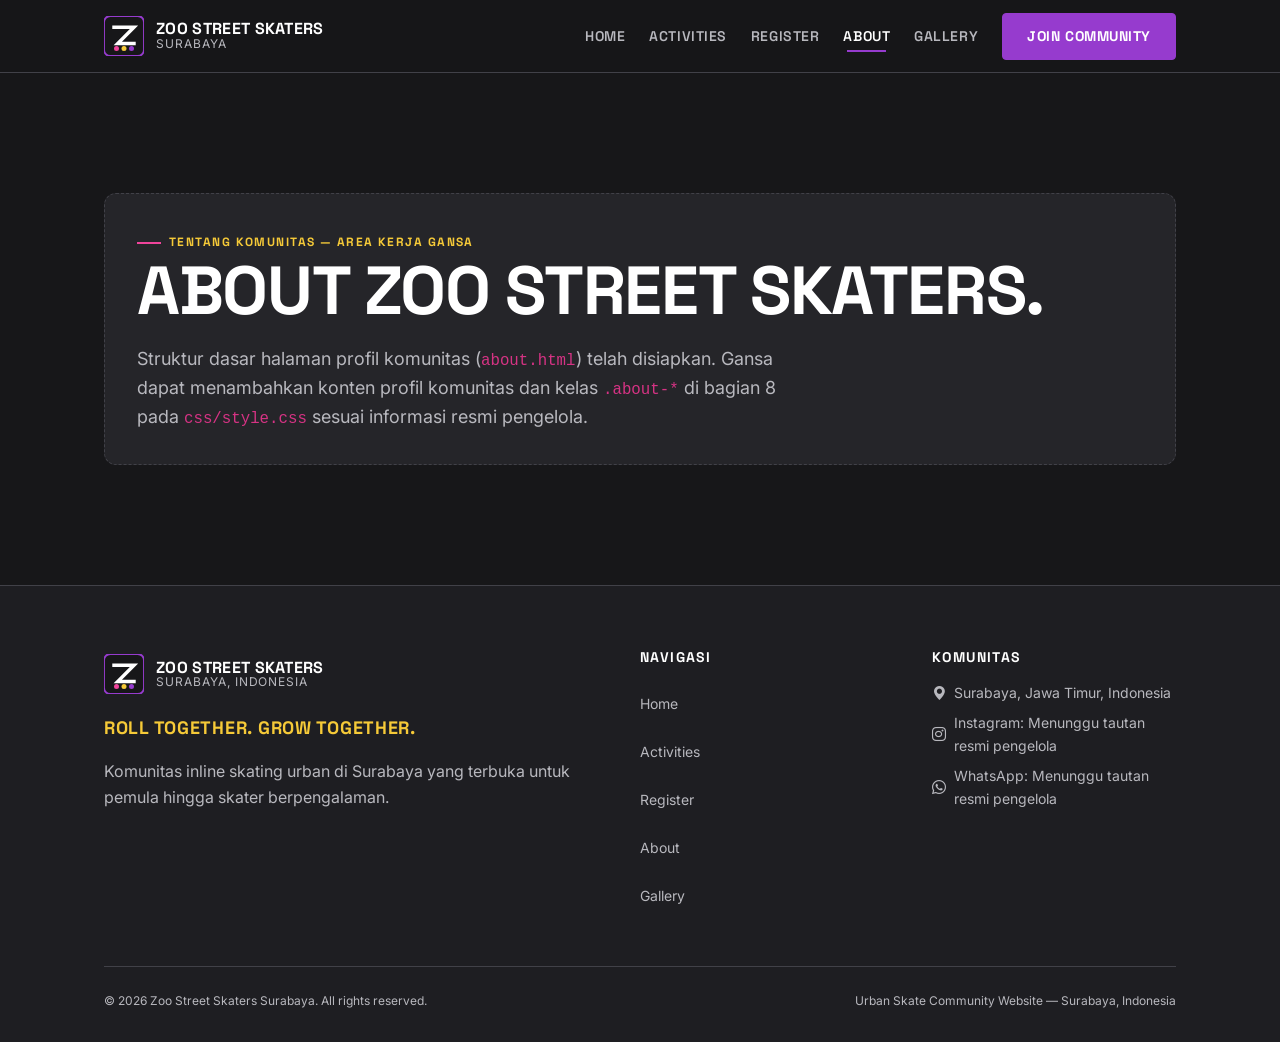
==== about.html @ 6355d985 "first commit" ====
<!doctype html>
<html lang="id">
  <head>
    <meta charset="utf-8" />
    <meta name="viewport" content="width=device-width, initial-scale=1" />
    <title>About Us — Zoo Street Skaters Surabaya</title>
    <meta
      name="description"
      content="Profil dan informasi komunitas inline skating Zoo Street Skaters di Surabaya."
    />
    <link rel="icon" type="image/svg+xml" href="img/logo/logo.svg" />
    <link rel="preconnect" href="https://fonts.googleapis.com" />
    <link rel="preconnect" href="https://fonts.gstatic.com" crossorigin />
    <link
      href="https://fonts.googleapis.com/css2?family=Inter:wght@400;500;600;700&family=Space+Grotesk:wght@500;600;700&display=swap"
      rel="stylesheet"
    />
    <link
      href="https://cdn.jsdelivr.net/npm/bootstrap@5.3.3/dist/css/bootstrap.min.css"
      rel="stylesheet"
      integrity="sha384-QWTKZyjpPEjISv5WaRU9OFeRpok6YctnYmDr5pNlyT2bRjXh0JMhjY6hW+ALEwIH"
      crossorigin="anonymous"
    />
    <link
      href="https://cdn.jsdelivr.net/npm/bootstrap-icons@1.11.3/font/bootstrap-icons.min.css"
      rel="stylesheet"
    />
    <link rel="stylesheet" href="css/style.css" />
  </head>
  <body>
    <a class="site-skip-link" href="#main-content">Lewati ke konten utama</a>

    <header class="site-header">
      <nav class="navbar navbar-expand-lg navbar-dark site-navbar" aria-label="Navigasi utama">
        <div class="site-container site-navbar-inner">
          <a class="site-brand" href="index.html">
            <img
              class="site-brand-logo"
              src="img/logo/logo.svg"
              alt="Logo Zoo Street Skaters"
              width="40"
              height="40"
            />
            <span class="site-brand-text">
              <span class="site-brand-name">Zoo Street Skaters</span>
              <span class="site-brand-sub">Surabaya</span>
            </span>
          </a>

          <button
            class="navbar-toggler site-navbar-toggler"
            type="button"
            data-bs-toggle="collapse"
            data-bs-target="#mainNavbar"
            aria-controls="mainNavbar"
            aria-expanded="false"
            aria-label="Buka menu navigasi"
          >
            <span class="navbar-toggler-icon"></span>
          </button>

          <div class="collapse navbar-collapse justify-content-end" id="mainNavbar">
            <ul class="navbar-nav site-nav-list">
              <li class="nav-item">
                <a class="nav-link site-nav-link" href="index.html">Home</a>
              </li>
              <li class="nav-item">
                <a class="nav-link site-nav-link" href="activities.html">Activities</a>
              </li>
              <li class="nav-item">
                <a class="nav-link site-nav-link" href="register.html">Register</a>
              </li>
              <li class="nav-item">
                <a class="nav-link site-nav-link active" href="about.html" aria-current="page">
                  About
                </a>
              </li>
              <li class="nav-item">
                <a class="nav-link site-nav-link" href="gallery.html">Gallery</a>
              </li>
              <li class="nav-item site-nav-cta-wrap">
                <a class="btn site-btn site-btn-primary site-nav-cta" href="register.html">
                  Join Community
                </a>
              </li>
            </ul>
          </div>
        </div>
      </nav>
    </header>

    <main id="main-content">
      <section class="site-section" aria-labelledby="about-heading">
        <div class="site-container">
          <div class="site-starter-box">
            <span class="site-eyebrow">Tentang Komunitas — Area Kerja Gansa</span>
            <h1 id="about-heading">ABOUT ZOO STREET SKATERS.</h1>
            <p class="site-lead mb-0">
              Struktur dasar halaman profil komunitas (<code>about.html</code>) telah disiapkan.
              Gansa dapat menambahkan konten profil komunitas dan kelas <code>.about-*</code> di
              bagian 8 pada <code>css/style.css</code> sesuai informasi resmi pengelola.
            </p>
          </div>
        </div>
      </section>
    </main>

    <footer class="site-footer">
      <div class="site-container">
        <div class="site-footer-grid">
          <div class="site-footer-brand">
            <a class="site-brand" href="index.html">
              <img
                class="site-brand-logo"
                src="img/logo/logo.svg"
                alt="Logo Zoo Street Skaters"
                width="40"
                height="40"
              />
              <span class="site-brand-text">
                <span class="site-brand-name">Zoo Street Skaters</span>
                <span class="site-brand-sub">Surabaya, Indonesia</span>
              </span>
            </a>
            <p class="site-footer-tagline">ROLL TOGETHER. GROW TOGETHER.</p>
            <p class="mb-0">
              Komunitas inline skating urban di Surabaya yang terbuka untuk pemula hingga skater
              berpengalaman.
            </p>
          </div>

          <div class="site-footer-nav">
            <h2 class="site-footer-heading">Navigasi</h2>
            <ul class="site-footer-list">
              <li><a class="site-footer-link" href="index.html">Home</a></li>
              <li><a class="site-footer-link" href="activities.html">Activities</a></li>
              <li><a class="site-footer-link" href="register.html">Register</a></li>
              <li><a class="site-footer-link" href="about.html">About</a></li>
              <li><a class="site-footer-link" href="gallery.html">Gallery</a></li>
            </ul>
          </div>

          <div class="site-footer-connect">
            <h2 class="site-footer-heading">Komunitas</h2>
            <p class="site-footer-meta">
              <i class="bi bi-geo-alt-fill" aria-hidden="true"></i>
              <span>Surabaya, Jawa Timur, Indonesia</span>
            </p>
            <p class="site-footer-meta">
              <i class="bi bi-instagram" aria-hidden="true"></i>
              <span>Instagram: Menunggu tautan resmi pengelola</span>
            </p>
            <p class="site-footer-meta">
              <i class="bi bi-whatsapp" aria-hidden="true"></i>
              <span>WhatsApp: Menunggu tautan resmi pengelola</span>
            </p>
          </div>
        </div>

        <div class="site-footer-bottom">
          <p class="mb-0">&copy; 2026 Zoo Street Skaters Surabaya. All rights reserved.</p>
          <p class="mb-0">Urban Skate Community Website — Surabaya, Indonesia</p>
        </div>
      </div>
    </footer>

    <script
      src="https://cdn.jsdelivr.net/npm/bootstrap@5.3.3/dist/js/bootstrap.bundle.min.js"
      integrity="sha384-YvpcrYf0tY3lHB60NNkmXc5s9fDVZLESaAA55NDzOxhy9GkcIdslK1eN7N6jIeHz"
      crossorigin="anonymous"
    ></script>
  </body>
</html>
---- css/style.css ----
/* ==========================================================================
   ZOO STREET SKATERS — GLOBAL DESIGN SYSTEM & STYLESHEET
   Project Lead: Farhan | Surabaya Urban Inline Skate Community
   CSS Collaboration Contract: 12-Section Architecture (Mobile-First)
   ========================================================================== */

/* ==========================================================================
   1. DESIGN TOKENS
   ========================================================================== */
:root {
  /* Primary Brand Palette */
  --color-ink-black: #171719;
  --color-street-purple: #963bce;
  --color-street-purple-hover: #7f2fb2;
  --color-street-purple-tint: #c88bf2;
  --color-pure-white: #ffffff;

  /* Accent Palette */
  --color-neon-pink: #f0449b;
  --color-skate-yellow: #f6ca38;
  --color-concrete: #303035;

  /* Neutral Palette */
  --color-surface: #252529;
  --color-surface-elevated: #1e1e22;
  --color-muted-text: #b8b8be;
  --color-border: #414148;

  /* Typography */
  --font-heading: "Space Grotesk", system-ui, -apple-system, sans-serif;
  --font-body: "Inter", system-ui, -apple-system, sans-serif;

  --text-xs: 0.75rem;
  --text-sm: 0.875rem;
  --text-base: 1rem;
  --text-lg: 1.125rem;
  --text-xl: 1.25rem;
  --text-h3: clamp(1.25rem, 1.1rem + 0.75vw, 1.5rem);
  --text-h2: clamp(1.75rem, 1.35rem + 2vw, 2.75rem);
  --text-h1: clamp(2.25rem, 1.55rem + 3.5vw, 4.25rem);

  /* Spacing Scale (Kelipatan 4px / 0.25rem) */
  --space-1: 0.25rem;  /* 4px */
  --space-2: 0.5rem;   /* 8px */
  --space-3: 0.75rem;  /* 12px */
  --space-4: 1rem;     /* 16px */
  --space-5: 1.25rem;  /* 20px */
  --space-6: 1.5rem;   /* 24px */
  --space-8: 2rem;     /* 32px */
  --space-10: 2.5rem;  /* 40px */
  --space-12: 3rem;    /* 48px */
  --space-16: 4rem;    /* 64px */
  --space-24: 6rem;    /* 96px */
  --space-30: 7.5rem;  /* 120px */

  /* Layout & Radii */
  --container-max: 75rem; /* 1200px */
  --radius-sm: 0.25rem;   /* 4px */
  --radius-md: 0.5rem;    /* 8px */
  --radius-lg: 0.75rem;   /* 12px */

  /* Effects & Motion */
  --transition-fast: 180ms ease;
  --transition-base: 260ms ease;
  --shadow-card: 0 12px 32px rgba(0, 0, 0, 0.35);

  /* Bootstrap 5.3 Variable Overrides (Zero !important) */
  --bs-body-bg: var(--color-ink-black);
  --bs-body-color: var(--color-pure-white);
  --bs-body-font-family: var(--font-body);
  --bs-body-line-height: 1.6;
  --bs-border-color: var(--color-border);
  --bs-primary: var(--color-street-purple);
  --bs-secondary-color: var(--color-muted-text);
  --bs-link-color: var(--color-pure-white);
  --bs-link-hover-color: var(--color-skate-yellow);
}

/* ==========================================================================
   2. RESET & BASE
   ========================================================================== */
*,
*::before,
*::after {
  box-sizing: border-box;
}

html {
  scroll-behavior: smooth;
  font-size: 100%;
}

body {
  margin: 0;
  background-color: var(--color-ink-black);
  color: var(--color-pure-white);
  font-family: var(--font-body);
  font-size: var(--text-base);
  line-height: 1.6;
  overflow-x: clip;
  -webkit-font-smoothing: antialiased;
}

h1,
h2,
h3,
h4,
h5,
h6 {
  margin-top: 0;
  margin-bottom: var(--space-4);
  font-family: var(--font-heading);
  font-weight: 700;
  line-height: 1.12;
  letter-spacing: -0.02em;
  color: var(--color-pure-white);
}

h1 {
  font-size: var(--text-h1);
}

h2 {
  font-size: var(--text-h2);
}

h3 {
  font-size: var(--text-h3);
}

p {
  margin-top: 0;
  margin-bottom: var(--space-4);
  color: var(--color-muted-text);
}

img {
  display: block;
  max-width: 100%;
  height: auto;
}

a {
  color: inherit;
  text-decoration: none;
  transition: color var(--transition-fast), background-color var(--transition-fast), border-color var(--transition-fast);
}

/* Accessible Focus Indicator */
:focus-visible {
  outline: 2px solid var(--color-skate-yellow);
  outline-offset: 3px;
}

/* Skip Link */
.site-skip-link {
  position: absolute;
  top: -100%;
  left: var(--space-4);
  z-index: 1100;
  padding: var(--space-3) var(--space-5);
  background-color: var(--color-skate-yellow);
  color: var(--color-ink-black);
  font-family: var(--font-heading);
  font-weight: 700;
  font-size: var(--text-sm);
  border-radius: var(--radius-sm);
}

.site-skip-link:focus {
  top: var(--space-4);
}

/* ==========================================================================
   3. GLOBAL COMPONENTS
   ========================================================================== */
.site-container {
  width: 100%;
  max-width: var(--container-max);
  margin-inline: auto;
  padding-inline: var(--space-5); /* Mobile: 20px */
}

.site-section {
  padding-block: var(--space-16); /* Mobile: 64px */
}

.site-section-alt {
  background-color: var(--color-surface-elevated);
  border-top: 1px solid var(--color-border);
  border-bottom: 1px solid var(--color-border);
}

.site-section-header {
  display: flex;
  flex-direction: column;
  gap: var(--space-3);
  margin-bottom: var(--space-8);
}

.site-eyebrow {
  display: inline-flex;
  align-items: center;
  gap: var(--space-2);
  font-family: var(--font-heading);
  font-size: var(--text-xs);
  font-weight: 700;
  letter-spacing: 0.12em;
  text-transform: uppercase;
  color: var(--color-skate-yellow);
}

.site-eyebrow::before {
  content: "";
  display: inline-block;
  width: 1.5rem;
  height: 2px;
  background-color: var(--color-neon-pink);
}

.site-lead {
  font-size: var(--text-lg);
  color: var(--color-muted-text);
  max-width: 60ch;
}

/* Customized Bootstrap Buttons */
.site-btn {
  display: inline-flex;
  align-items: center;
  justify-content: center;
  gap: var(--space-2);
  min-height: 2.75rem; /* >= 44px touch target */
  min-width: 2.75rem;
  padding: var(--space-3) var(--space-6);
  font-family: var(--font-heading);
  font-size: var(--text-sm);
  font-weight: 700;
  letter-spacing: 0.04em;
  text-transform: uppercase;
  border-radius: var(--radius-sm);
  border: 1px solid transparent;
  transition: transform var(--transition-fast), background-color var(--transition-fast), border-color var(--transition-fast), color var(--transition-fast);
}

.site-btn-primary {
  background-color: var(--color-street-purple);
  border-color: var(--color-street-purple);
  color: var(--color-pure-white);
}

.site-btn-primary:hover,
.site-btn-primary:focus-visible {
  background-color: var(--color-street-purple-hover);
  border-color: var(--color-street-purple-tint);
  color: var(--color-pure-white);
  transform: translateY(-2px);
}

.site-btn-secondary {
  background-color: transparent;
  border-color: var(--color-border);
  color: var(--color-pure-white);
}

.site-btn-secondary:hover,
.site-btn-secondary:focus-visible {
  background-color: var(--color-concrete);
  border-color: var(--color-skate-yellow);
  color: var(--color-skate-yellow);
  transform: translateY(-2px);
}

.site-btn-yellow {
  background-color: var(--color-skate-yellow);
  border-color: var(--color-skate-yellow);
  color: var(--color-ink-black);
}

.site-btn-yellow:hover,
.site-btn-yellow:focus-visible {
  background-color: var(--color-pure-white);
  border-color: var(--color-pure-white);
  color: var(--color-ink-black);
  transform: translateY(-2px);
}

.site-btn-pending,
.site-btn[aria-disabled="true"] {
  background-color: var(--color-surface);
  border-color: var(--color-border);
  color: var(--color-muted-text);
  cursor: not-allowed;
  opacity: 0.85;
}

/* Customized Bootstrap Badges */
.site-badge {
  display: inline-flex;
  align-items: center;
  gap: var(--space-1);
  padding: var(--space-1) var(--space-3);
  font-family: var(--font-heading);
  font-size: var(--text-xs);
  font-weight: 700;
  letter-spacing: 0.06em;
  text-transform: uppercase;
  border-radius: var(--radius-sm);
}

.site-badge-purple {
  background-color: var(--color-street-purple);
  color: var(--color-pure-white);
}

.site-badge-pink {
  background-color: var(--color-neon-pink);
  color: var(--color-ink-black);
}

.site-badge-yellow {
  background-color: var(--color-skate-yellow);
  color: var(--color-ink-black);
}

.site-badge-concrete {
  background-color: var(--color-concrete);
  border: 1px solid var(--color-border);
  color: var(--color-pure-white);
}

/* Customized Bootstrap Cards */
.site-card {
  display: flex;
  flex-direction: column;
  background-color: var(--color-surface);
  border: 1px solid var(--color-border);
  border-radius: var(--radius-md);
  color: var(--color-pure-white);
  overflow: hidden;
  transition: transform var(--transition-base), border-color var(--transition-base), box-shadow var(--transition-base);
}

.site-card:hover {
  transform: translateY(-4px);
  border-color: var(--color-street-purple);
  box-shadow: var(--shadow-card);
}

.site-card-body {
  display: flex;
  flex-direction: column;
  flex: 1 1 auto;
  gap: var(--space-3);
  padding: var(--space-6);
}

.site-inline-link {
  display: inline-flex;
  align-items: center;
  gap: var(--space-2);
  min-height: 2.75rem;
  font-family: var(--font-heading);
  font-size: var(--text-sm);
  font-weight: 700;
  text-transform: uppercase;
  letter-spacing: 0.04em;
  color: var(--color-skate-yellow);
}

.site-inline-link:hover,
.site-inline-link:focus-visible {
  color: var(--color-pure-white);
}

/* Starter Placeholder Notice (for Gansa & Rivan pages) */
.site-starter-box {
  padding: var(--space-8);
  background-color: var(--color-surface);
  border: 1px dashed var(--color-border);
  border-radius: var(--radius-lg);
}

/* ==========================================================================
   4. NAVBAR & FOOTER
   ========================================================================== */
.site-header {
  position: sticky;
  top: 0;
  z-index: 1030;
  background-color: rgba(23, 23, 25, 0.94);
  backdrop-filter: blur(10px);
  border-bottom: 1px solid var(--color-border);
}

.site-navbar {
  padding-block: var(--space-3);
}

.site-navbar-inner {
  display: flex;
  flex-wrap: wrap;
  align-items: center;
  justify-content: space-between;
  gap: var(--space-2);
}

.site-brand {
  display: inline-flex;
  align-items: center;
  gap: var(--space-2);
  min-height: 2.75rem;
  padding-block: var(--space-1);
  color: var(--color-pure-white);
}

.site-brand:hover,
.site-brand:focus-visible {
  color: var(--color-skate-yellow);
}

.site-brand-logo {
  width: 2.25rem;
  height: 2.25rem;
  flex-shrink: 0;
}

.site-brand-text {
  display: flex;
  flex-direction: column;
  line-height: 1.05;
}

.site-brand-name {
  font-family: var(--font-heading);
  font-size: var(--text-sm);
  font-weight: 700;
  letter-spacing: 0.02em;
  text-transform: uppercase;
}

.site-brand-sub {
  font-size: var(--text-xs);
  color: var(--color-muted-text);
  letter-spacing: 0.08em;
  text-transform: uppercase;
}

.site-navbar-toggler {
  display: inline-flex;
  align-items: center;
  justify-content: center;
  min-width: 2.75rem;
  min-height: 2.75rem;
  padding: var(--space-2);
  border: 1px solid var(--color-border);
  border-radius: var(--radius-sm);
  color: var(--color-pure-white);
  background-color: var(--color-surface);
}

.site-navbar-toggler:hover,
.site-navbar-toggler:focus-visible {
  border-color: var(--color-skate-yellow);
  color: var(--color-skate-yellow);
}

.site-nav-list {
  display: flex;
  flex-direction: column;
  gap: var(--space-1);
  padding-top: var(--space-4);
  margin: 0;
}

.site-nav-link {
  position: relative;
  display: inline-flex;
  align-items: center;
  min-height: 2.75rem;
  min-width: 2.75rem;
  padding: var(--space-2) var(--space-3);
  font-family: var(--font-heading);
  font-size: var(--text-sm);
  font-weight: 600;
  letter-spacing: 0.04em;
  text-transform: uppercase;
  color: var(--color-muted-text);
  border-radius: var(--radius-sm);
}

.site-nav-link:hover,
.site-nav-link:focus-visible {
  color: var(--color-pure-white);
  background-color: var(--color-concrete);
}

.site-nav-link.active,
.site-nav-link[aria-current="page"] {
  color: var(--color-pure-white);
}

.site-nav-link.active::after,
.site-nav-link[aria-current="page"]::after {
  content: "";
  position: absolute;
  left: var(--space-3);
  right: var(--space-3);
  bottom: 0.35rem;
  height: 2px;
  background-color: var(--color-street-purple);
}

.site-nav-cta-wrap {
  padding-top: var(--space-3);
}

.site-nav-cta {
  width: 100%;
}

/* Global Footer */
.site-footer {
  background-color: var(--color-surface-elevated);
  border-top: 1px solid var(--color-border);
  padding-block: var(--space-16) var(--space-8);
}

.site-footer-grid {
  display: grid;
  grid-template-columns: 1fr;
  grid-template-areas:
    "brand"
    "nav"
    "connect";
  gap: var(--space-8);
}

.site-footer-brand {
  grid-area: brand;
  display: flex;
  flex-direction: column;
  gap: var(--space-4);
}

.site-footer-tagline {
  font-family: var(--font-heading);
  font-size: var(--text-lg);
  font-weight: 700;
  letter-spacing: 0.04em;
  color: var(--color-skate-yellow);
  margin-bottom: 0;
}

.site-footer-nav {
  grid-area: nav;
}

.site-footer-connect {
  grid-area: connect;
}

.site-footer-heading {
  font-family: var(--font-heading);
  font-size: var(--text-sm);
  font-weight: 700;
  letter-spacing: 0.1em;
  text-transform: uppercase;
  color: var(--color-pure-white);
  margin-bottom: var(--space-4);
}

.site-footer-list {
  list-style: none;
  padding: 0;
  margin: 0;
  display: flex;
  flex-direction: column;
  gap: var(--space-1);
}

.site-footer-link {
  display: inline-flex;
  align-items: center;
  gap: var(--space-2);
  min-height: 2.75rem;
  color: var(--color-muted-text);
  font-size: var(--text-sm);
}

.site-footer-link:hover,
.site-footer-link:focus-visible {
  color: var(--color-skate-yellow);
}

.site-footer-meta {
  display: flex;
  align-items: center;
  gap: var(--space-2);
  color: var(--color-muted-text);
  font-size: var(--text-sm);
  margin-bottom: var(--space-2);
}

.site-footer-bottom {
  margin-top: var(--space-12);
  padding-top: var(--space-6);
  border-top: 1px solid var(--color-border);
  display: flex;
  flex-direction: column;
  gap: var(--space-2);
  font-size: var(--text-xs);
  color: var(--color-muted-text);
}

/* ==========================================================================
   5. HOME — FARHAN
   ========================================================================== */
.home-hero {
  position: relative;
  padding-block: var(--space-12) var(--space-16);
  background: radial-gradient(circle at 85% 15%, rgba(150, 59, 206, 0.22), transparent 50%),
    var(--color-ink-black);
  border-bottom: 1px solid var(--color-border);
}

.home-hero-grid {
  display: grid;
  grid-template-columns: 1fr;
  grid-template-areas:
    "content"
    "media";
  gap: var(--space-8);
  align-items: center;
}

.home-hero-content {
  grid-area: content;
  display: flex;
  flex-direction: column;
  align-items: flex-start;
  gap: var(--space-5);
}

.home-hero-title {
  margin-bottom: 0;
  text-transform: uppercase;
  line-height: 0.98;
}

.home-hero-title-accent {
  display: block;
  color: var(--color-street-purple-tint);
}

.home-hero-subtitle {
  font-size: var(--text-lg);
  color: var(--color-muted-text);
  max-width: 52ch;
  margin-bottom: 0;
}

.home-hero-actions {
  display: flex;
  flex-wrap: wrap;
  gap: var(--space-3);
  width: 100%;
}

.home-hero-actions .site-btn {
  width: 100%;
}

.home-hero-media {
  grid-area: media;
  position: relative;
  border-radius: var(--radius-lg);
  overflow: hidden;
  border: 1px solid var(--color-border);
  background-color: var(--color-concrete);
}

.home-hero-img {
  width: 100%;
  aspect-ratio: 4 / 3;
  object-fit: cover;
}

.home-hero-badge {
  position: absolute;
  left: var(--space-4);
  bottom: var(--space-4);
  z-index: 2;
  padding: var(--space-2) var(--space-3);
  background-color: rgba(23, 23, 25, 0.88);
  border: 1px solid var(--color-street-purple);
  border-radius: var(--radius-sm);
  font-family: var(--font-heading);
  font-size: var(--text-xs);
  font-weight: 700;
  letter-spacing: 0.08em;
  text-transform: uppercase;
  color: var(--color-pure-white);
}

/* Home Section 3: About Preview */
.home-about-grid {
  display: grid;
  grid-template-columns: 1fr;
  gap: var(--space-8);
  align-items: center;
}

.home-about-media {
  position: relative;
  border-radius: var(--radius-lg);
  overflow: hidden;
  border: 1px solid var(--color-border);
}

.home-about-img {
  width: 100%;
  aspect-ratio: 4 / 3;
  object-fit: cover;
}

.home-about-tag {
  position: absolute;
  top: var(--space-4);
  right: var(--space-4);
}

.home-about-content {
  display: flex;
  flex-direction: column;
  align-items: flex-start;
  gap: var(--space-4);
}

/* Home Section 4: Activities Preview */
.home-activities-grid {
  display: grid;
  grid-template-columns: 1fr;
  gap: var(--space-6);
}

.home-activity-media {
  position: relative;
  overflow: hidden;
  background-color: var(--color-concrete);
}

.home-activity-img {
  width: 100%;
  aspect-ratio: 16 / 10;
  object-fit: cover;
  transition: transform var(--transition-base);
}

.site-card:hover .home-activity-img {
  transform: scale(1.04);
}

.home-activity-badge {
  position: absolute;
  top: var(--space-3);
  left: var(--space-3);
}

.home-activity-title {
  font-size: var(--text-xl);
  margin-bottom: 0;
}

.home-activity-desc {
  margin-bottom: 0;
  flex: 1 1 auto;
}

/* Home Section 5: Weekly Schedule Preview */
.home-schedule-grid {
  display: grid;
  grid-template-columns: 1fr;
  gap: var(--space-4);
}

.home-schedule-card {
  display: flex;
  flex-direction: column;
  justify-content: space-between;
  gap: var(--space-4);
  padding: var(--space-6);
  background-color: var(--color-surface);
  border: 1px solid var(--color-border);
  border-left: 4px solid var(--color-street-purple);
  border-radius: var(--radius-md);
}

.home-schedule-day {
  font-family: var(--font-heading);
  font-size: var(--text-xs);
  font-weight: 700;
  letter-spacing: 0.1em;
  text-transform: uppercase;
  color: var(--color-skate-yellow);
  margin-bottom: var(--space-1);
}

.home-schedule-spot {
  font-size: var(--text-xl);
  margin-bottom: var(--space-2);
}

.home-schedule-time {
  font-size: var(--text-sm);
  color: var(--color-muted-text);
  margin-bottom: 0;
}

.home-schedule-note {
  margin-top: var(--space-6);
  padding: var(--space-4) var(--space-5);
  background-color: var(--color-concrete);
  border: 1px solid var(--color-border);
  border-radius: var(--radius-md);
  font-size: var(--text-sm);
  color: var(--color-muted-text);
}

/* Home Section 6: Community Highlights (Verified Facts Only) */
.home-highlights-grid {
  display: grid;
  grid-template-columns: 1fr;
  gap: var(--space-4);
}

.home-highlight-card {
  display: flex;
  flex-direction: column;
  gap: var(--space-3);
  padding: var(--space-6);
  background-color: var(--color-surface);
  border: 1px solid var(--color-border);
  border-radius: var(--radius-md);
}

.home-highlight-icon {
  font-size: 1.5rem;
  color: var(--color-neon-pink);
}

.home-highlight-label {
  font-family: var(--font-heading);
  font-size: var(--text-lg);
  font-weight: 700;
  color: var(--color-pure-white);
  margin-bottom: 0;
}

.home-highlight-text {
  font-size: var(--text-sm);
  margin-bottom: 0;
}

/* Home Section 7: Join Community CTA */
.home-cta-panel {
  display: grid;
  grid-template-columns: 1fr;
  gap: var(--space-6);
  padding: var(--space-8);
  background: linear-gradient(135deg, var(--color-concrete) 0%, var(--color-surface) 60%, rgba(150, 59, 206, 0.28) 100%);
  border: 1px solid var(--color-street-purple);
  border-radius: var(--radius-lg);
}

.home-cta-actions {
  display: flex;
  flex-direction: column;
  gap: var(--space-3);
  align-items: stretch;
}

.home-cta-note {
  font-size: var(--text-xs);
  color: var(--color-muted-text);
  margin-bottom: 0;
}

/* ==========================================================================
   6. ACTIVITIES — FARHAN
   ========================================================================== */
.activities-hero {
  padding-block: var(--space-12) var(--space-10);
  background: radial-gradient(circle at 15% 20%, rgba(240, 68, 155, 0.16), transparent 45%),
    var(--color-ink-black);
  border-bottom: 1px solid var(--color-border);
}

.activities-hero-title {
  max-width: 18ch;
  text-transform: uppercase;
}

/* Section 2: Activities Catalog (CSS Grid) */
.activities-grid {
  display: grid;
  grid-template-columns: 1fr;
  gap: var(--space-6);
}

.activities-card-media {
  position: relative;
  overflow: hidden;
  background-color: var(--color-concrete);
}

.activities-card-img {
  width: 100%;
  aspect-ratio: 16 / 10;
  object-fit: cover;
  transition: transform var(--transition-base);
}

.activities-card:hover .activities-card-img {
  transform: scale(1.04);
}

.activities-card-badge {
  position: absolute;
  bottom: var(--space-3);
  left: var(--space-3);
}

.activities-card-title {
  font-size: var(--text-h3);
  margin-bottom: 0;
}

.activities-card-desc {
  margin-bottom: 0;
  flex: 1 1 auto;
}

.activities-card-meta {
  display: flex;
  flex-wrap: wrap;
  gap: var(--space-2);
  padding-top: var(--space-3);
  border-top: 1px solid var(--color-border);
  font-size: var(--text-xs);
  color: var(--color-muted-text);
}

/* Section 3: Weekly Schedule Table */
.activities-table-wrap {
  width: 100%;
  overflow-x: auto;
  border: 1px solid var(--color-border);
  border-radius: var(--radius-md);
  background-color: var(--color-surface);
}

.activities-table {
  width: 100%;
  margin-bottom: 0;
  border-collapse: collapse;
  color: var(--color-pure-white);
}

.activities-table caption {
  padding: var(--space-4) var(--space-5);
  caption-side: top;
  text-align: left;
  font-family: var(--font-heading);
  font-size: var(--text-sm);
  font-weight: 600;
  color: var(--color-muted-text);
  background-color: var(--color-concrete);
  border-bottom: 1px solid var(--color-border);
}

.activities-table thead th {
  padding: var(--space-4) var(--space-5);
  font-family: var(--font-heading);
  font-size: var(--text-xs);
  font-weight: 700;
  letter-spacing: 0.08em;
  text-transform: uppercase;
  color: var(--color-skate-yellow);
  background-color: var(--color-surface-elevated);
  border-bottom: 1px solid var(--color-border);
  white-space: nowrap;
}

.activities-table tbody td {
  padding: var(--space-4) var(--space-5);
  border-bottom: 1px solid var(--color-border);
  vertical-align: middle;
  font-size: var(--text-sm);
  color: var(--color-pure-white);
}

.activities-table tbody tr:last-child td {
  border-bottom: 0;
}

.activities-table tbody tr:hover {
  background-color: rgba(150, 59, 206, 0.12);
}

/* Section 4: Beginner Friendly */
.activities-beginner-grid {
  display: grid;
  grid-template-columns: 1fr;
  gap: var(--space-8);
  align-items: start;
}

.activities-beginner-card {
  padding: var(--space-6);
  background-color: var(--color-surface);
  border: 1px solid var(--color-border);
  border-radius: var(--radius-md);
}

.activities-checklist {
  list-style: none;
  padding: 0;
  margin: 0;
  display: flex;
  flex-direction: column;
  gap: var(--space-3);
}

.activities-checklist-item {
  display: flex;
  align-items: flex-start;
  gap: var(--space-3);
  color: var(--color-pure-white);
  font-size: var(--text-base);
}

.activities-checklist-icon {
  color: var(--color-skate-yellow);
  font-size: 1.125rem;
  flex-shrink: 0;
  margin-top: 0.15rem;
}

/* Section 5: Join Session CTA */
.activities-cta-panel {
  display: flex;
  flex-direction: column;
  align-items: flex-start;
  gap: var(--space-5);
  padding: var(--space-8);
  background-color: var(--color-surface);
  border: 1px solid var(--color-street-purple);
  border-radius: var(--radius-lg);
}

/* ==========================================================================
   7. REGISTER — GANSA
   Catatan Kontrak: Gansa menambahkan styling khusus register.html di sini.
   Gunakan prefix class .register-* dan hindari ID selector / !important.
   ========================================================================== */

/* ==========================================================================
   8. ABOUT — GANSA
   Catatan Kontrak: Gansa menambahkan styling khusus about.html di sini.
   Gunakan prefix class .about-* dan hindari ID selector / !important.
   ========================================================================== */

/* ==========================================================================
   9. GALLERY — RIVAN
   Catatan Kontrak: Rivan menambahkan styling khusus gallery.html di sini.
   Gunakan prefix class .gallery-* dengan CSS Grid:
   .gallery-grid {
     display: grid;
     grid-template-columns: repeat(auto-fit, minmax(16rem, 1fr));
     gap: var(--space-4);
   }
   ========================================================================== */

/* ==========================================================================
   10. RESPONSIVE (MOBILE-FIRST BREAKPOINTS: 48rem & 64rem)
   ========================================================================== */

/* Tablet: >= 48rem (768px) */
@media (min-width: 48rem) {
  .site-container {
    padding-inline: var(--space-8); /* Tablet: 32px */
  }

  .site-brand {
    gap: var(--space-3);
  }

  .site-brand-logo {
    width: 2.5rem;
    height: 2.5rem;
  }

  .site-brand-name {
    font-size: var(--text-base);
  }

  .site-section {
    padding-block: var(--space-24); /* 96px */
  }

  .home-hero-actions .site-btn {
    width: auto;
  }

  .home-activities-grid {
    grid-template-columns: repeat(2, 1fr);
  }

  .home-schedule-grid {
    grid-template-columns: repeat(2, 1fr);
  }

  .home-highlights-grid {
    grid-template-columns: repeat(2, 1fr);
  }

  .home-cta-panel {
    grid-template-columns: 1.25fr 0.75fr;
    align-items: center;
    padding: var(--space-10);
  }

  .activities-grid {
    grid-template-columns: repeat(2, 1fr);
  }

  .activities-beginner-grid {
    grid-template-columns: repeat(2, 1fr);
  }

  .activities-cta-panel {
    flex-direction: row;
    align-items: center;
    justify-content: space-between;
    padding: var(--space-10);
  }

  .site-footer-grid {
    grid-template-columns: 1.5fr 1fr 1fr;
    grid-template-areas: "brand nav connect";
  }

  .site-footer-bottom {
    flex-direction: row;
    align-items: center;
    justify-content: space-between;
  }
}

/* Desktop: >= 64rem (1024px) */
@media (min-width: 64rem) {
  .site-container {
    padding-inline: var(--space-16); /* Desktop: 64px */
  }

  .site-section {
    padding-block: var(--space-30); /* Desktop: 120px */
  }

  .site-nav-list {
    flex-direction: row;
    align-items: center;
    gap: var(--space-2);
    padding-top: 0;
  }

  .site-nav-cta-wrap {
    padding-top: 0;
    margin-left: var(--space-2);
  }

  .site-nav-cta {
    width: auto;
  }

  /* Asymmetrical Editorial Hero Grid using grid-template-areas */
  .home-hero {
    padding-block: var(--space-16) var(--space-24);
  }

  .home-hero-grid {
    grid-template-columns: 1.15fr 0.85fr;
    grid-template-areas: "content media";
    gap: var(--space-12);
  }

  .home-about-grid {
    grid-template-columns: 0.95fr 1.05fr;
    gap: var(--space-12);
  }

  /* Asymmetrical 12-column editorial layout for Activities Preview */
  .home-activities-grid {
    grid-template-columns: repeat(12, 1fr);
    gap: var(--space-6);
  }

  .home-activity-card-wide {
    grid-column: span 7;
  }

  .home-activity-card-narrow {
    grid-column: span 5;
  }

  .home-schedule-grid {
    grid-template-columns: repeat(3, 1fr);
    gap: var(--space-6);
  }

  .home-highlights-grid {
    grid-template-columns: repeat(4, 1fr);
    gap: var(--space-6);
  }

  .site-footer-grid {
    grid-template-columns: 2fr 1fr 1fr;
    gap: var(--space-12);
  }
}

/* ==========================================================================
   11. DARK MODE
   ========================================================================== */
@media (prefers-color-scheme: dark) {
  :root {
    color-scheme: dark;
    --color-ink-black: #171719;
    --color-surface: #252529;
    --color-surface-elevated: #1e1e22;
    --color-concrete: #303035;
    --color-pure-white: #ffffff;
    --color-muted-text: #b8b8be;
    --color-border: #414148;
  }
}

/* ==========================================================================
   12. REDUCED MOTION
   ========================================================================== */
@media (prefers-reduced-motion: reduce) {
  html {
    scroll-behavior: auto;
  }

  *,
  *::before,
  *::after {
    animation-duration: 0.01ms;
    animation-iteration-count: 1;
    transition-duration: 0.01ms;
    scroll-behavior: auto;
  }

  .site-card:hover,
  .site-btn-primary:hover,
  .site-btn-secondary:hover,
  .site-btn-yellow:hover,
  .site-card:hover .home-activity-img,
  .activities-card:hover .activities-card-img {
    transform: none;
  }
}
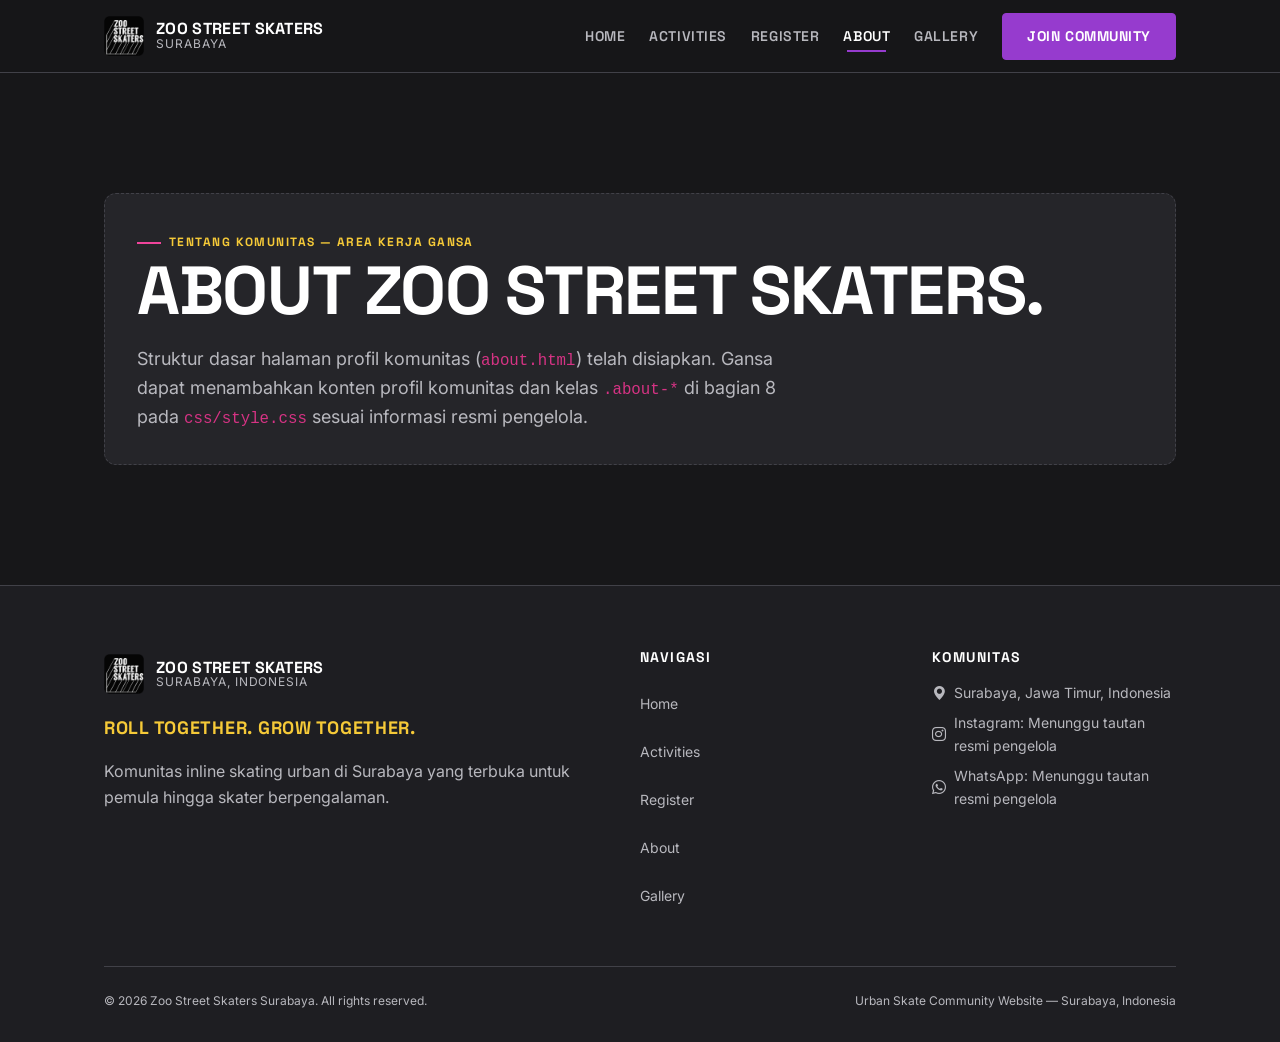
==== commit bb3cd0ac: "ubah logo" ====
--- a/about.html
+++ b/about.html
@@ -8,7 +8,7 @@
       name="description"
       content="Profil dan informasi komunitas inline skating Zoo Street Skaters di Surabaya."
     />
-    <link rel="icon" type="image/svg+xml" href="img/logo/logo.svg" />
+    <link rel="icon" type="image/svg+xml" href="img/logo/Logo_zoo_lama.png" />
     <link rel="preconnect" href="https://fonts.googleapis.com" />
     <link rel="preconnect" href="https://fonts.gstatic.com" crossorigin />
     <link
@@ -36,7 +36,7 @@
           <a class="site-brand" href="index.html">
             <img
               class="site-brand-logo"
-              src="img/logo/logo.svg"
+              src="img/logo/Logo_zoo_lama.png"
               alt="Logo Zoo Street Skaters"
               width="40"
               height="40"
@@ -112,7 +112,7 @@
             <a class="site-brand" href="index.html">
               <img
                 class="site-brand-logo"
-                src="img/logo/logo.svg"
+                src="img/logo/Logo_zoo_lama.png"
                 alt="Logo Zoo Street Skaters"
                 width="40"
                 height="40"
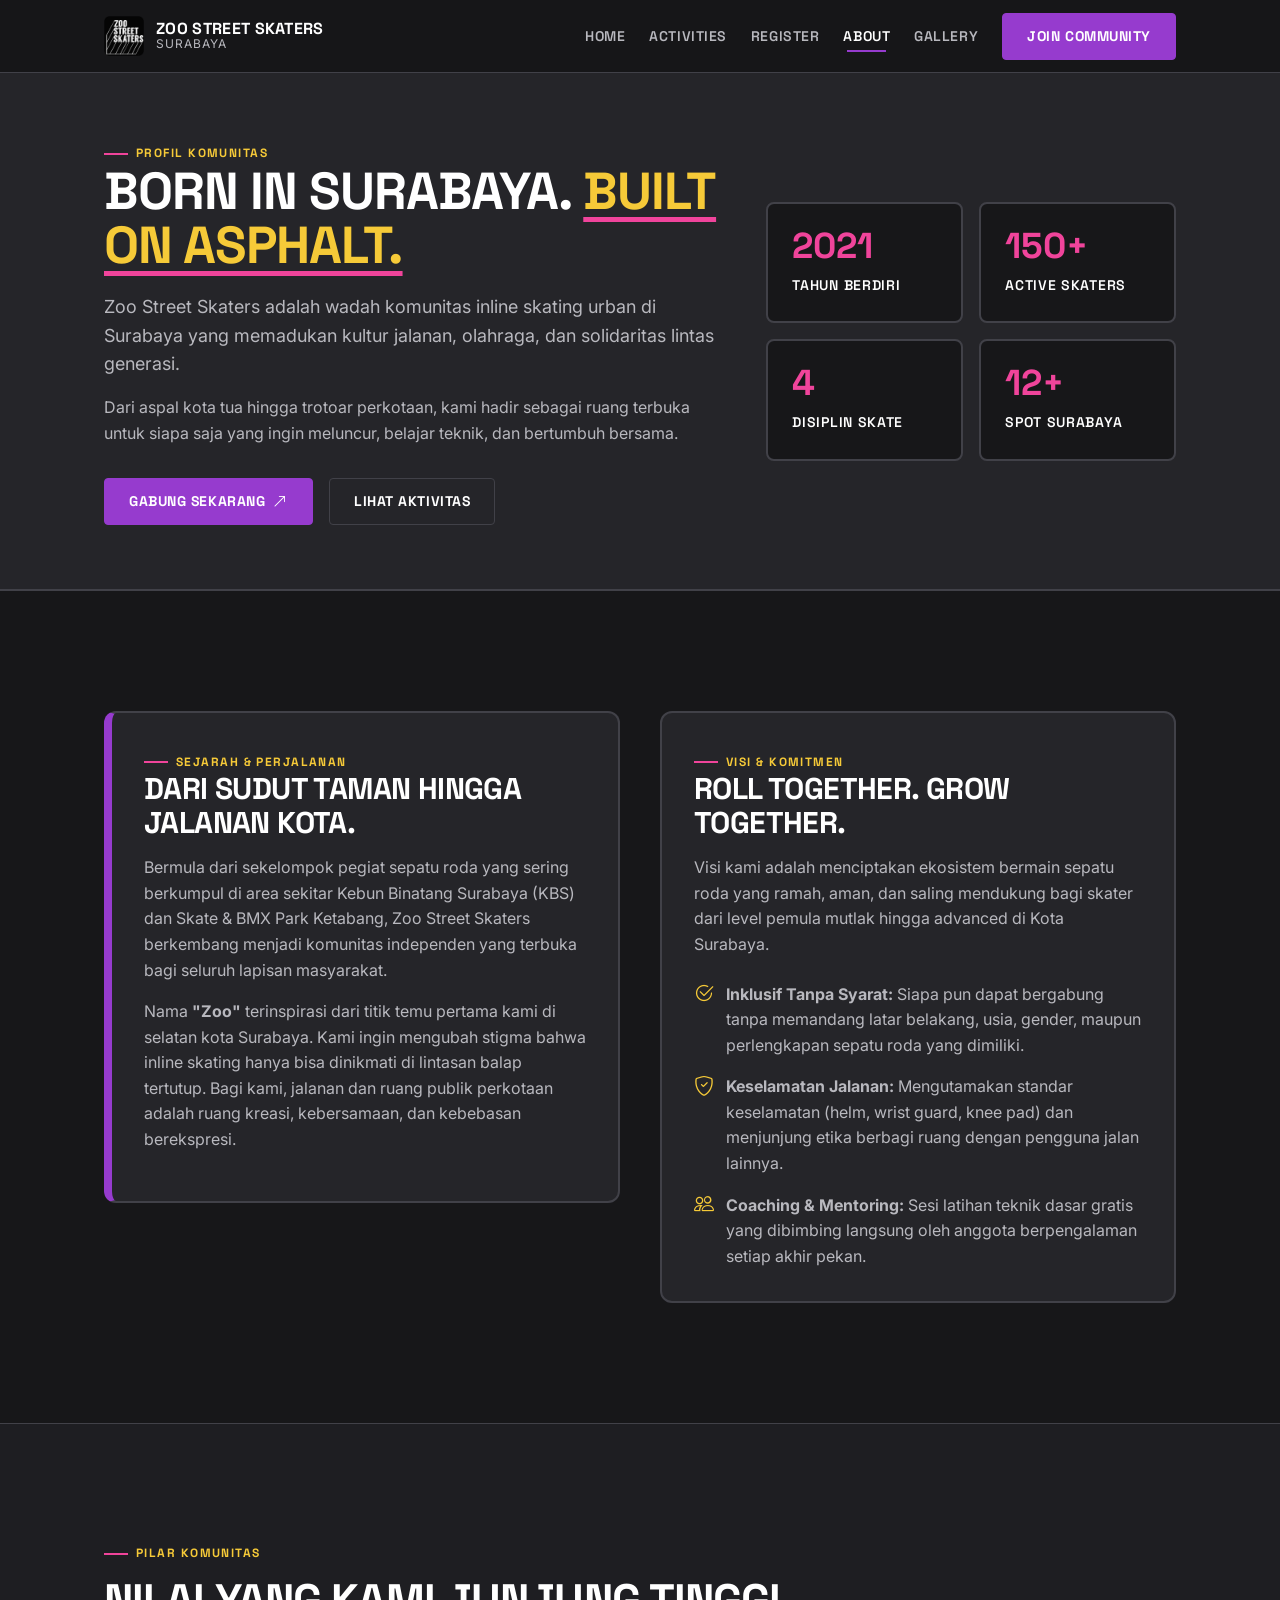
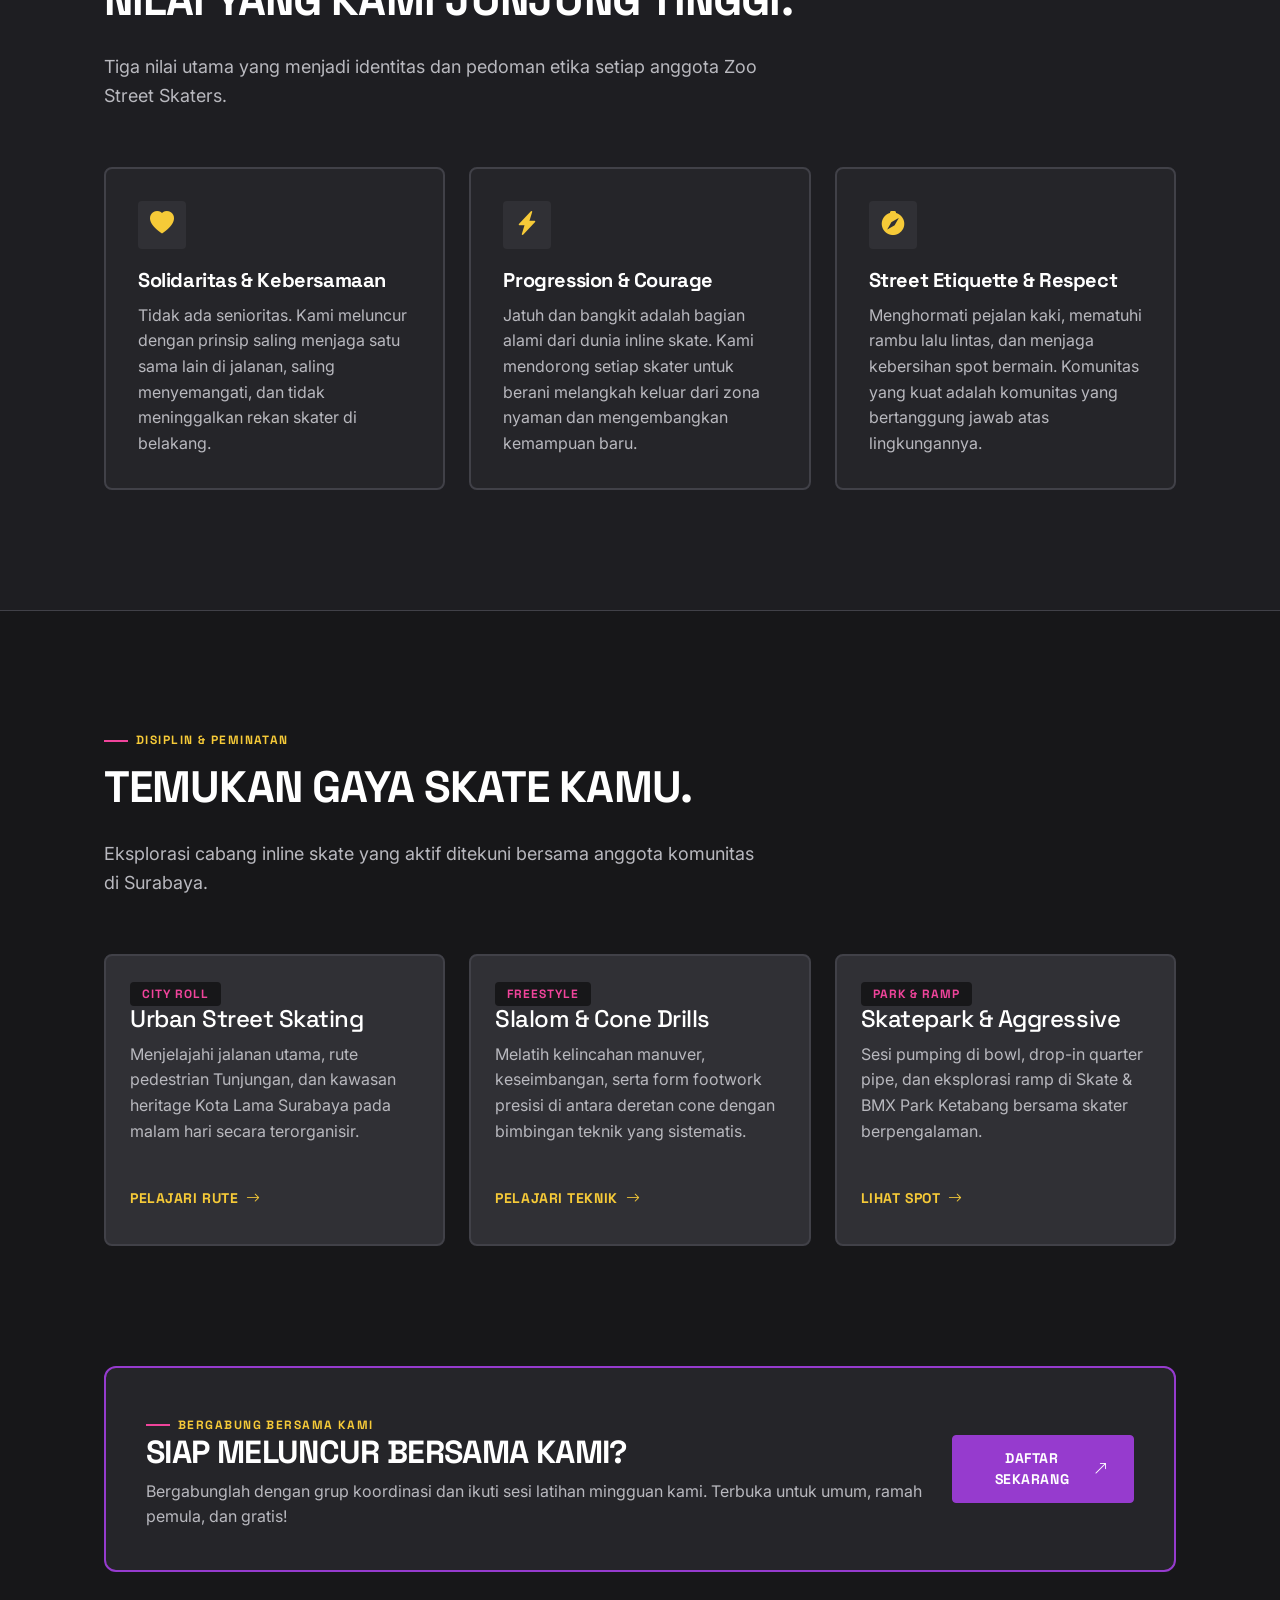
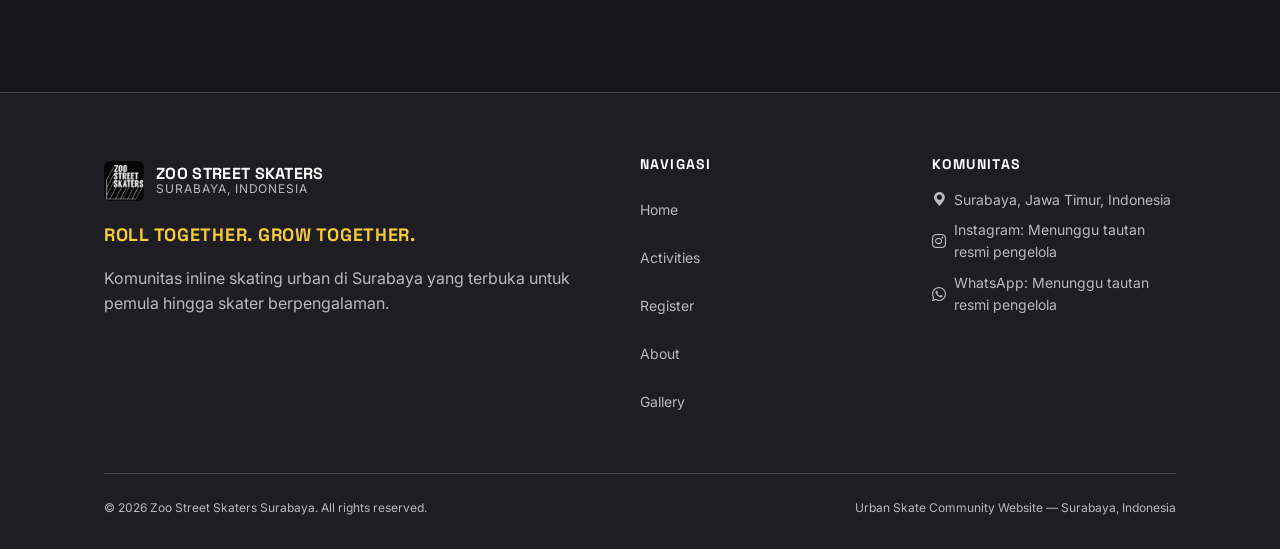
==== commit 8a535ff6: "Menyelesaikan struktur konten dan styling halaman about.html" ====
--- a/about.html
+++ b/about.html
@@ -90,16 +90,202 @@
     </header>
 
     <main id="main-content">
-      <section class="site-section" aria-labelledby="about-heading">
-        <div class="site-container">
-          <div class="site-starter-box">
-            <span class="site-eyebrow">Tentang Komunitas — Area Kerja Gansa</span>
-            <h1 id="about-heading">ABOUT ZOO STREET SKATERS.</h1>
-            <p class="site-lead mb-0">
-              Struktur dasar halaman profil komunitas (<code>about.html</code>) telah disiapkan.
-              Gansa dapat menambahkan konten profil komunitas dan kelas <code>.about-*</code> di
-              bagian 8 pada <code>css/style.css</code> sesuai informasi resmi pengelola.
-            </p>
+      <!-- Section 1: Hero Banner & Quick Stats -->
+      <section class="about-hero" aria-labelledby="about-hero-title">
+        <div class="site-container">
+          <div class="about-hero-grid">
+            <div class="about-hero-content">
+              <span class="site-eyebrow">Profil Komunitas</span>
+              <h1 class="about-title" id="about-hero-title">
+                BORN IN SURABAYA. <span class="about-title-highlight">BUILT ON ASPHALT.</span>
+              </h1>
+              <p class="site-lead">
+                Zoo Street Skaters adalah wadah komunitas inline skating urban di Surabaya yang memadukan kultur jalanan, olahraga, dan solidaritas lintas generasi.
+              </p>
+              <p class="text-muted">
+                Dari aspal kota tua hingga trotoar perkotaan, kami hadir sebagai ruang terbuka untuk siapa saja yang ingin meluncur, belajar teknik, dan bertumbuh bersama.
+              </p>
+              <div class="about-hero-actions">
+                <a class="btn site-btn site-btn-primary" href="register.html">
+                  GABUNG SEKARANG <i class="bi bi-arrow-up-right" aria-hidden="true"></i>
+                </a>
+                <a class="btn site-btn site-btn-secondary" href="activities.html">
+                  LIHAT AKTIVITAS
+                </a>
+              </div>
+            </div>
+
+            <div class="about-stats-grid">
+              <div class="about-stat-card">
+                <span class="about-stat-number">2021</span>
+                <span class="about-stat-label">Tahun Berdiri</span>
+              </div>
+              <div class="about-stat-card">
+                <span class="about-stat-number">150+</span>
+                <span class="about-stat-label">Active Skaters</span>
+              </div>
+              <div class="about-stat-card">
+                <span class="about-stat-number">4</span>
+                <span class="about-stat-label">Disiplin Skate</span>
+              </div>
+              <div class="about-stat-card">
+                <span class="about-stat-number">12+</span>
+                <span class="about-stat-label">Spot Surabaya</span>
+              </div>
+            </div>
+          </div>
+        </div>
+      </section>
+
+      <!-- Section 2: Story & Mission -->
+      <section class="site-section" aria-labelledby="story-heading">
+        <div class="site-container">
+          <div class="about-story-grid">
+            <article class="about-panel about-panel-accent">
+              <span class="site-eyebrow">Sejarah &amp; Perjalanan</span>
+              <h2 class="about-section-title" id="story-heading">DARI SUDUT TAMAN HINGGA JALANAN KOTA.</h2>
+              <p>
+                Bermula dari sekelompok pegiat sepatu roda yang sering berkumpul di area sekitar Kebun Binatang Surabaya (KBS) dan Skate &amp; BMX Park Ketabang, Zoo Street Skaters berkembang menjadi komunitas independen yang terbuka bagi seluruh lapisan masyarakat.
+              </p>
+              <p>
+                Nama <strong>"Zoo"</strong> terinspirasi dari titik temu pertama kami di selatan kota Surabaya. Kami ingin mengubah stigma bahwa inline skating hanya bisa dinikmati di lintasan balap tertutup. Bagi kami, jalanan dan ruang publik perkotaan adalah ruang kreasi, kebersamaan, dan kebebasan berekspresi.
+              </p>
+            </article>
+
+            <article class="about-panel">
+              <span class="site-eyebrow">Visi &amp; Komitmen</span>
+              <h2 class="about-section-title">ROLL TOGETHER. GROW TOGETHER.</h2>
+              <p>
+                Visi kami adalah menciptakan ekosistem bermain sepatu roda yang ramah, aman, dan saling mendukung bagi skater dari level pemula mutlak hingga advanced di Kota Surabaya.
+              </p>
+              <ul class="about-list">
+                <li class="about-list-item">
+                  <i class="bi bi-check2-circle about-list-icon" aria-hidden="true"></i>
+                  <span><strong>Inklusif Tanpa Syarat:</strong> Siapa pun dapat bergabung tanpa memandang latar belakang, usia, gender, maupun perlengkapan sepatu roda yang dimiliki.</span>
+                </li>
+                <li class="about-list-item">
+                  <i class="bi bi-shield-check about-list-icon" aria-hidden="true"></i>
+                  <span><strong>Keselamatan Jalanan:</strong> Mengutamakan standar keselamatan (helm, wrist guard, knee pad) dan menjunjung etika berbagi ruang dengan pengguna jalan lainnya.</span>
+                </li>
+                <li class="about-list-item">
+                  <i class="bi bi-people about-list-icon" aria-hidden="true"></i>
+                  <span><strong>Coaching &amp; Mentoring:</strong> Sesi latihan teknik dasar gratis yang dibimbing langsung oleh anggota berpengalaman setiap akhir pekan.</span>
+                </li>
+              </ul>
+            </article>
+          </div>
+        </div>
+      </section>
+
+      <!-- Section 3: Community Values -->
+      <section class="site-section site-section-alt" aria-labelledby="values-heading">
+        <div class="site-container">
+          <div class="site-section-header about-section-header">
+            <span class="site-eyebrow">Pilar Komunitas</span>
+            <h2 id="values-heading">NILAI YANG KAMI JUNJUNG TINGGI.</h2>
+            <p class="site-lead">Tiga nilai utama yang menjadi identitas dan pedoman etika setiap anggota Zoo Street Skaters.</p>
+          </div>
+
+          <div class="about-values-grid">
+            <div class="about-value-card">
+              <div class="about-value-icon">
+                <i class="bi bi-heart-fill" aria-hidden="true"></i>
+              </div>
+              <h3 class="about-value-title">Solidaritas &amp; Kebersamaan</h3>
+              <p class="text-muted mb-0">
+                Tidak ada senioritas. Kami meluncur dengan prinsip saling menjaga satu sama lain di jalanan, saling menyemangati, dan tidak meninggalkan rekan skater di belakang.
+              </p>
+            </div>
+
+            <div class="about-value-card">
+              <div class="about-value-icon">
+                <i class="bi bi-lightning-charge-fill" aria-hidden="true"></i>
+              </div>
+              <h3 class="about-value-title">Progression &amp; Courage</h3>
+              <p class="text-muted mb-0">
+                Jatuh dan bangkit adalah bagian alami dari dunia inline skate. Kami mendorong setiap skater untuk berani melangkah keluar dari zona nyaman dan mengembangkan kemampuan baru.
+              </p>
+            </div>
+
+            <div class="about-value-card">
+              <div class="about-value-icon">
+                <i class="bi bi-compass-fill" aria-hidden="true"></i>
+              </div>
+              <h3 class="about-value-title">Street Etiquette &amp; Respect</h3>
+              <p class="text-muted mb-0">
+                Menghormati pejalan kaki, mematuhi rambu lalu lintas, dan menjaga kebersihan spot bermain. Komunitas yang kuat adalah komunitas yang bertanggung jawab atas lingkungannya.
+              </p>
+            </div>
+          </div>
+        </div>
+      </section>
+
+      <!-- Section 4: Skate Disciplines -->
+      <section class="site-section" aria-labelledby="disciplines-heading">
+        <div class="site-container">
+          <div class="site-section-header about-section-header">
+            <span class="site-eyebrow">Disiplin &amp; Peminatan</span>
+            <h2 id="disciplines-heading">TEMUKAN GAYA SKATE KAMU.</h2>
+            <p class="site-lead">Eksplorasi cabang inline skate yang aktif ditekuni bersama anggota komunitas di Surabaya.</p>
+          </div>
+
+          <div class="about-disciplines-grid">
+            <div class="about-discipline-card">
+              <div>
+                <span class="about-discipline-tag">City Roll</span>
+                <h3 class="h4">Urban Street Skating</h3>
+                <p class="text-muted">
+                  Menjelajahi jalanan utama, rute pedestrian Tunjungan, dan kawasan heritage Kota Lama Surabaya pada malam hari secara terorganisir.
+                </p>
+              </div>
+              <a class="site-inline-link mt-3" href="activities.html#urban">
+                Pelajari Rute <i class="bi bi-arrow-right" aria-hidden="true"></i>
+              </a>
+            </div>
+
+            <div class="about-discipline-card">
+              <div>
+                <span class="about-discipline-tag">Freestyle</span>
+                <h3 class="h4">Slalom &amp; Cone Drills</h3>
+                <p class="text-muted">
+                  Melatih kelincahan manuver, keseimbangan, serta form footwork presisi di antara deretan cone dengan bimbingan teknik yang sistematis.
+                </p>
+              </div>
+              <a class="site-inline-link mt-3" href="activities.html#freestyle">
+                Pelajari Teknik <i class="bi bi-arrow-right" aria-hidden="true"></i>
+              </a>
+            </div>
+
+            <div class="about-discipline-card">
+              <div>
+                <span class="about-discipline-tag">Park &amp; Ramp</span>
+                <h3 class="h4">Skatepark &amp; Aggressive</h3>
+                <p class="text-muted">
+                  Sesi pumping di bowl, drop-in quarter pipe, dan eksplorasi ramp di Skate &amp; BMX Park Ketabang bersama skater berpengalaman.
+                </p>
+              </div>
+              <a class="site-inline-link mt-3" href="activities.html#skatepark">
+                Lihat Spot <i class="bi bi-arrow-right" aria-hidden="true"></i>
+              </a>
+            </div>
+          </div>
+        </div>
+      </section>
+
+      <!-- Section 5: Call to Action Banner -->
+      <section class="site-section pt-0" aria-labelledby="cta-heading">
+        <div class="site-container">
+          <div class="about-cta-banner">
+            <div>
+              <span class="site-eyebrow">Bergabung Bersama Kami</span>
+              <h2 class="about-cta-title" id="cta-heading">SIAP MELUNCUR BERSAMA KAMI?</h2>
+              <p class="mb-0 text-muted">
+                Bergabunglah dengan grup koordinasi dan ikuti sesi latihan mingguan kami. Terbuka untuk umum, ramah pemula, dan gratis!
+              </p>
+            </div>
+            <a class="btn site-btn site-btn-primary" href="register.html">
+              DAFTAR SEKARANG <i class="bi bi-arrow-up-right" aria-hidden="true"></i>
+            </a>
           </div>
         </div>
       </section>
--- a/css/style.css
+++ b/css/style.css
@@ -1064,7 +1064,254 @@
    Catatan Kontrak: Gansa menambahkan styling khusus register.html di sini.
    Gunakan prefix class .register-* dan hindari ID selector / !important.
    ========================================================================== */
-
+/* ==========================================================================
+   8. About — Gansa (.about-*)
+   ========================================================================== */
+/* Hero Banner bergaya Urban Skatepark (Junction 4 Vibe) */
+.about-hero {
+  position: relative;
+  background-color: var(--color-surface);
+  border-bottom: 2px solid var(--color-border);
+  padding-top: var(--space-16);
+  padding-bottom: var(--space-16);
+  overflow: hidden;
+}
+
+.about-hero-grid {
+  display: grid;
+  grid-template-columns: 1fr;
+  gap: var(--space-10);
+  align-items: center;
+}
+
+.about-title {
+  font-size: 2.5rem;
+  line-height: 1.05;
+  margin-bottom: var(--space-5);
+  text-transform: uppercase;
+}
+
+.about-title-highlight {
+  color: var(--color-skate-yellow);
+  text-decoration: underline;
+  text-decoration-color: var(--color-neon-pink);
+  text-underline-offset: var(--space-2);
+}
+
+.about-hero-actions {
+  display: flex;
+  flex-wrap: wrap;
+  gap: var(--space-4);
+  margin-top: var(--space-8);
+}
+
+/* Statistik Komunitas */
+.about-stats-grid {
+  display: grid;
+  grid-template-columns: repeat(2, 1fr);
+  gap: var(--space-4);
+}
+
+.about-stat-card {
+  background-color: var(--color-ink-black);
+  border: 2px solid var(--color-border);
+  border-radius: var(--radius-md);
+  padding: var(--space-6);
+  transition: transform 0.2s ease, border-color 0.2s ease;
+}
+
+.about-stat-card:hover {
+  border-color: var(--color-skate-yellow);
+  transform: translateY(-4px);
+}
+
+.about-stat-number {
+  display: block;
+  font-family: var(--font-heading);
+  font-size: 2.25rem;
+  font-weight: 700;
+  line-height: 1;
+  color: var(--color-neon-pink);
+  margin-bottom: var(--space-2);
+}
+
+.about-stat-label {
+  font-family: var(--font-heading);
+  font-size: 0.875rem;
+  font-weight: 600;
+  text-transform: uppercase;
+  letter-spacing: 0.05em;
+  color: var(--color-pure-white);
+}
+
+/* Bagian Cerita & Visi Misi */
+.about-story-grid {
+  display: grid;
+  grid-template-columns: 1fr;
+  gap: var(--space-10);
+  align-items: start;
+}
+
+.about-panel {
+  background-color: var(--color-surface);
+  border: 2px solid var(--color-border);
+  border-radius: var(--radius-lg);
+  padding: var(--space-8);
+}
+
+.about-panel-accent {
+  border-left: var(--space-2) solid var(--color-street-purple);
+}
+
+.about-section-title {
+  font-size: 1.875rem;
+  margin-bottom: var(--space-4);
+}
+
+.about-list {
+  list-style: none;
+  padding: 0;
+  margin: var(--space-6) 0 0 0;
+  display: flex;
+  flex-direction: column;
+  gap: var(--space-4);
+}
+
+.about-list-item {
+  display: flex;
+  align-items: flex-start;
+  gap: var(--space-3);
+  color: var(--color-muted-text);
+}
+
+.about-list-icon {
+  color: var(--color-skate-yellow);
+  font-size: 1.25rem;
+  line-height: 1.2;
+}
+
+/* Nilai & Kultur Komunitas (Pillar Cards) */
+.about-section-header {
+  margin-bottom: var(--space-10);
+}
+
+.about-values-grid {
+  display: grid;
+  grid-template-columns: 1fr;
+  gap: var(--space-6);
+}
+
+.about-value-card {
+  background-color: var(--color-surface);
+  border: 2px solid var(--color-border);
+  border-radius: var(--radius-md);
+  padding: var(--space-8);
+  position: relative;
+  transition: transform 0.2s ease, border-color 0.2s ease;
+}
+
+.about-value-card:hover {
+  border-color: var(--color-street-purple);
+  transform: translateY(-4px);
+}
+
+.about-value-icon {
+  width: var(--space-12);
+  height: var(--space-12);
+  display: inline-flex;
+  align-items: center;
+  justify-content: center;
+  background-color: var(--color-concrete);
+  color: var(--color-skate-yellow);
+  border-radius: var(--radius-sm);
+  font-size: 1.5rem;
+  margin-bottom: var(--space-5);
+}
+
+.about-value-title {
+  font-size: 1.25rem;
+  margin-bottom: var(--space-3);
+}
+
+/* Divisi / Disiplin Skate (Junction 4 Facility Card Style) */
+.about-disciplines-grid {
+  display: grid;
+  grid-template-columns: 1fr;
+  gap: var(--space-6);
+}
+
+.about-discipline-card {
+  background-color: var(--color-concrete);
+  border: 2px solid var(--color-border);
+  border-radius: var(--radius-md);
+  padding: var(--space-6);
+  display: flex;
+  flex-direction: column;
+  justify-content: space-between;
+}
+
+.about-discipline-tag {
+  align-self: flex-start;
+  font-family: var(--font-heading);
+  font-size: 0.75rem;
+  font-weight: 700;
+  text-transform: uppercase;
+  letter-spacing: 0.08em;
+  background-color: var(--color-ink-black);
+  color: var(--color-neon-pink);
+  padding: var(--space-1) var(--space-3);
+  border-radius: var(--radius-sm);
+  margin-bottom: var(--space-4);
+}
+
+/* Call to Action Banner */
+.about-cta-banner {
+  background-color: var(--color-surface);
+  border: 2px solid var(--color-street-purple);
+  border-radius: var(--radius-lg);
+  padding: var(--space-10);
+  display: flex;
+  flex-direction: column;
+  gap: var(--space-6);
+  align-items: flex-start;
+  justify-content: space-between;
+}
+
+.about-cta-title {
+  font-size: 2rem;
+  margin-bottom: var(--space-2);
+}
+
+/* Responsive Layout for About Page (Section 8 — Gansa) */
+@media (min-width: 48rem) {
+  .about-story-grid {
+    grid-template-columns: repeat(2, 1fr);
+  }
+
+  .about-values-grid {
+    grid-template-columns: repeat(3, 1fr);
+  }
+
+  .about-disciplines-grid {
+    grid-template-columns: repeat(3, 1fr);
+  }
+
+  .about-cta-banner {
+    flex-direction: row;
+    align-items: center;
+  }
+}
+
+@media (min-width: 64rem) {
+  .about-hero-grid {
+    grid-template-columns: 1.2fr 0.8fr;
+    gap: var(--space-12);
+  }
+
+  .about-title {
+    font-size: 3.25rem;
+  }
+}
 /* ==========================================================================
    8. ABOUT — GANSA
    Catatan Kontrak: Gansa menambahkan styling khusus about.html di sini.
@@ -1074,13 +1321,123 @@
 /* ==========================================================================
    9. GALLERY — RIVAN
    Catatan Kontrak: Rivan menambahkan styling khusus gallery.html di sini.
-   Gunakan prefix class .gallery-* dengan CSS Grid:
-   .gallery-grid {
-     display: grid;
-     grid-template-columns: repeat(auto-fit, minmax(16rem, 1fr));
-     gap: var(--space-4);
-   }
+   Gunakan prefix class .gallery-* dengan card layout dan CSS Grid.
    ========================================================================== */
+.gallery-container {
+  width: 100%;
+  max-width: 100%;
+  margin-inline: auto;
+  padding-inline: var(--space-4);
+}
+
+.gallery-hero {
+  position: relative;
+  min-height: 16rem;
+  display: flex;
+  align-items: center;
+  background-color: var(--color-ink-black);
+  border-bottom: 1px solid var(--color-border);
+  padding-block: var(--space-12);
+  overflow: hidden;
+}
+
+.gallery-hero-bg {
+  position: absolute;
+  inset: 0;
+  width: 100%;
+  height: 100%;
+  object-fit: cover;
+  object-position: center 30%;
+  z-index: 1;
+}
+
+.gallery-hero-overlay {
+  position: absolute;
+  inset: 0;
+  width: 100%;
+  height: 100%;
+  z-index: 2;
+  background: linear-gradient(rgba(23, 23, 25, 0.45), rgba(23, 23, 25, 0.7));
+  pointer-events: none;
+}
+
+.gallery-hero-content {
+  position: relative;
+  z-index: 3;
+}
+
+.gallery-hero-title {
+  font-family: var(--font-heading);
+  font-size: clamp(2.5rem, 1.8rem + 3.5vw, 4.5rem);
+  font-weight: 700;
+  letter-spacing: 0.04em;
+  text-transform: uppercase;
+  color: var(--color-pure-white);
+  margin-bottom: 0;
+  text-shadow: 0 4px 16px rgba(0, 0, 0, 0.7);
+}
+
+.gallery-section {
+  padding-block: var(--space-8) var(--space-16);
+  background:
+    radial-gradient(ellipse at top left, rgba(240, 68, 155, 0.18), transparent 45%),
+    radial-gradient(ellipse at bottom right, rgba(246, 202, 56, 0.14), transparent 45%),
+    linear-gradient(180deg, #1d1b24 0%, var(--color-ink-black) 100%);
+}
+
+.gallery-grid {
+  display: grid;
+  grid-template-columns: repeat(auto-fit, minmax(18rem, 1fr));
+  gap: var(--space-4);
+  width: 100%;
+}
+
+/* Gallery Photo Card Component */
+.gallery-card {
+  position: relative;
+  display: flex;
+  flex-direction: column;
+  background-color: var(--color-surface);
+  border: 1px solid var(--color-border);
+  border-radius: var(--radius-lg);
+  overflow: hidden;
+  box-shadow: 0 6px 18px rgba(0, 0, 0, 0.3);
+  cursor: pointer;
+  transition:
+    transform var(--transition-base),
+    border-color var(--transition-base),
+    box-shadow var(--transition-base);
+}
+
+.gallery-card:hover,
+.gallery-card:focus-within {
+  transform: translateY(-8px);
+  border-color: var(--color-street-purple);
+  box-shadow: 0 16px 36px rgba(150, 59, 206, 0.4);
+}
+
+.gallery-card-media {
+  position: relative;
+  width: 100%;
+  aspect-ratio: 1 / 1;
+  overflow: hidden;
+  background-color: var(--color-concrete);
+}
+
+.gallery-card-img {
+  width: 100%;
+  height: 100%;
+  aspect-ratio: 1 / 1;
+  object-fit: cover;
+  display: block;
+  transition: transform var(--transition-base), filter var(--transition-base);
+}
+
+.gallery-card:hover .gallery-card-img,
+.gallery-card:focus-within .gallery-card-img {
+  transform: scale(1.08);
+  filter: brightness(1.06);
+}
 
 /* ==========================================================================
    10. RESPONSIVE (MOBILE-FIRST BREAKPOINTS: 48rem & 64rem)
@@ -1146,6 +1503,19 @@
     padding: var(--space-10);
   }
 
+  .gallery-hero {
+    min-height: 20rem;
+    padding-block: var(--space-16);
+  }
+
+  .gallery-container {
+    padding-inline: var(--space-5);
+  }
+
+  .gallery-grid {
+    gap: var(--space-4);
+  }
+
   .site-footer-grid {
     grid-template-columns: 1.5fr 1fr 1fr;
     grid-template-areas: "brand nav connect";
@@ -1222,6 +1592,19 @@
   .home-highlights-grid {
     grid-template-columns: repeat(4, 1fr);
     gap: var(--space-6);
+  }
+
+  .gallery-hero {
+    min-height: 24rem;
+    padding-block: var(--space-20);
+  }
+
+  .gallery-container {
+    padding-inline: var(--space-6);
+  }
+
+  .gallery-grid {
+    gap: var(--space-4);
   }
 
   .site-footer-grid {
@@ -1268,7 +1651,9 @@
   .site-btn-secondary:hover,
   .site-btn-yellow:hover,
   .site-card:hover .home-activity-img,
-  .activities-card:hover .activities-card-img {
+  .activities-card:hover .activities-card-img,
+  .gallery-card:hover,
+  .gallery-card:hover .gallery-card-img {
     transform: none;
   }
 }
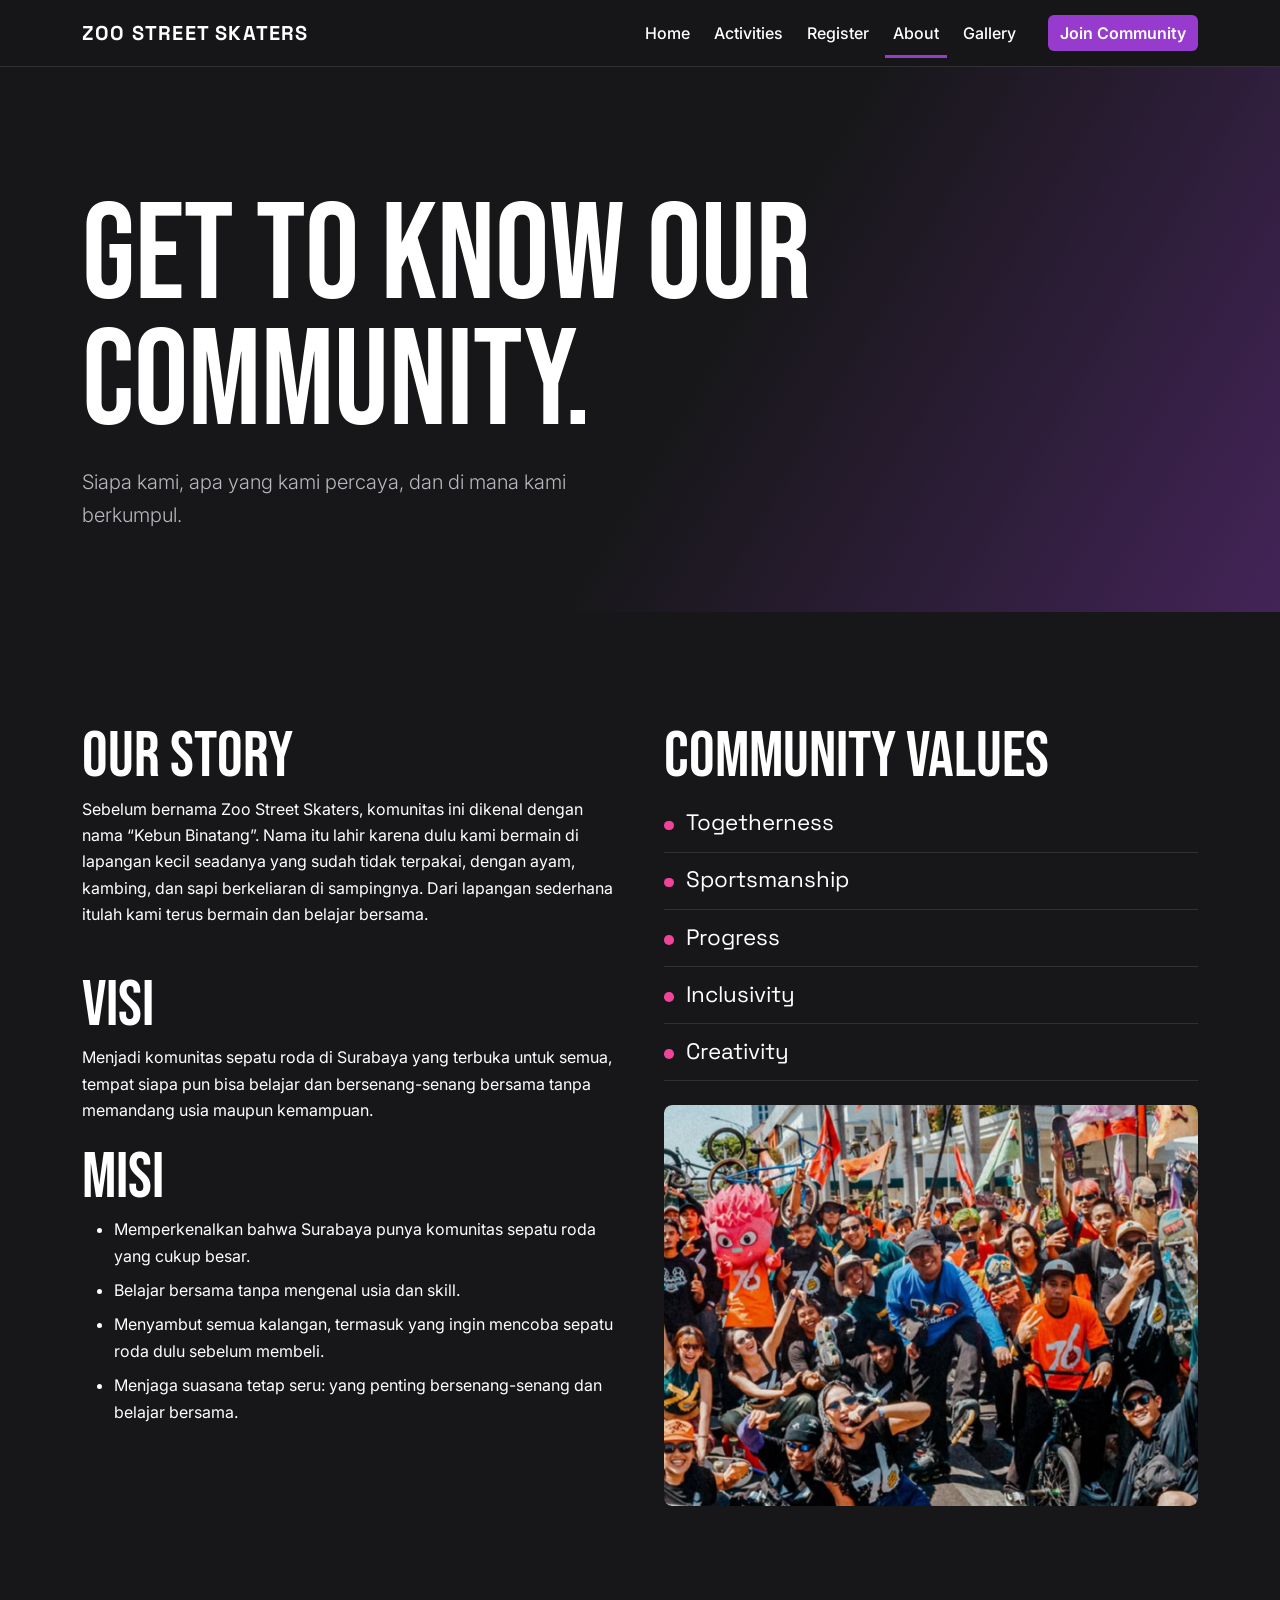
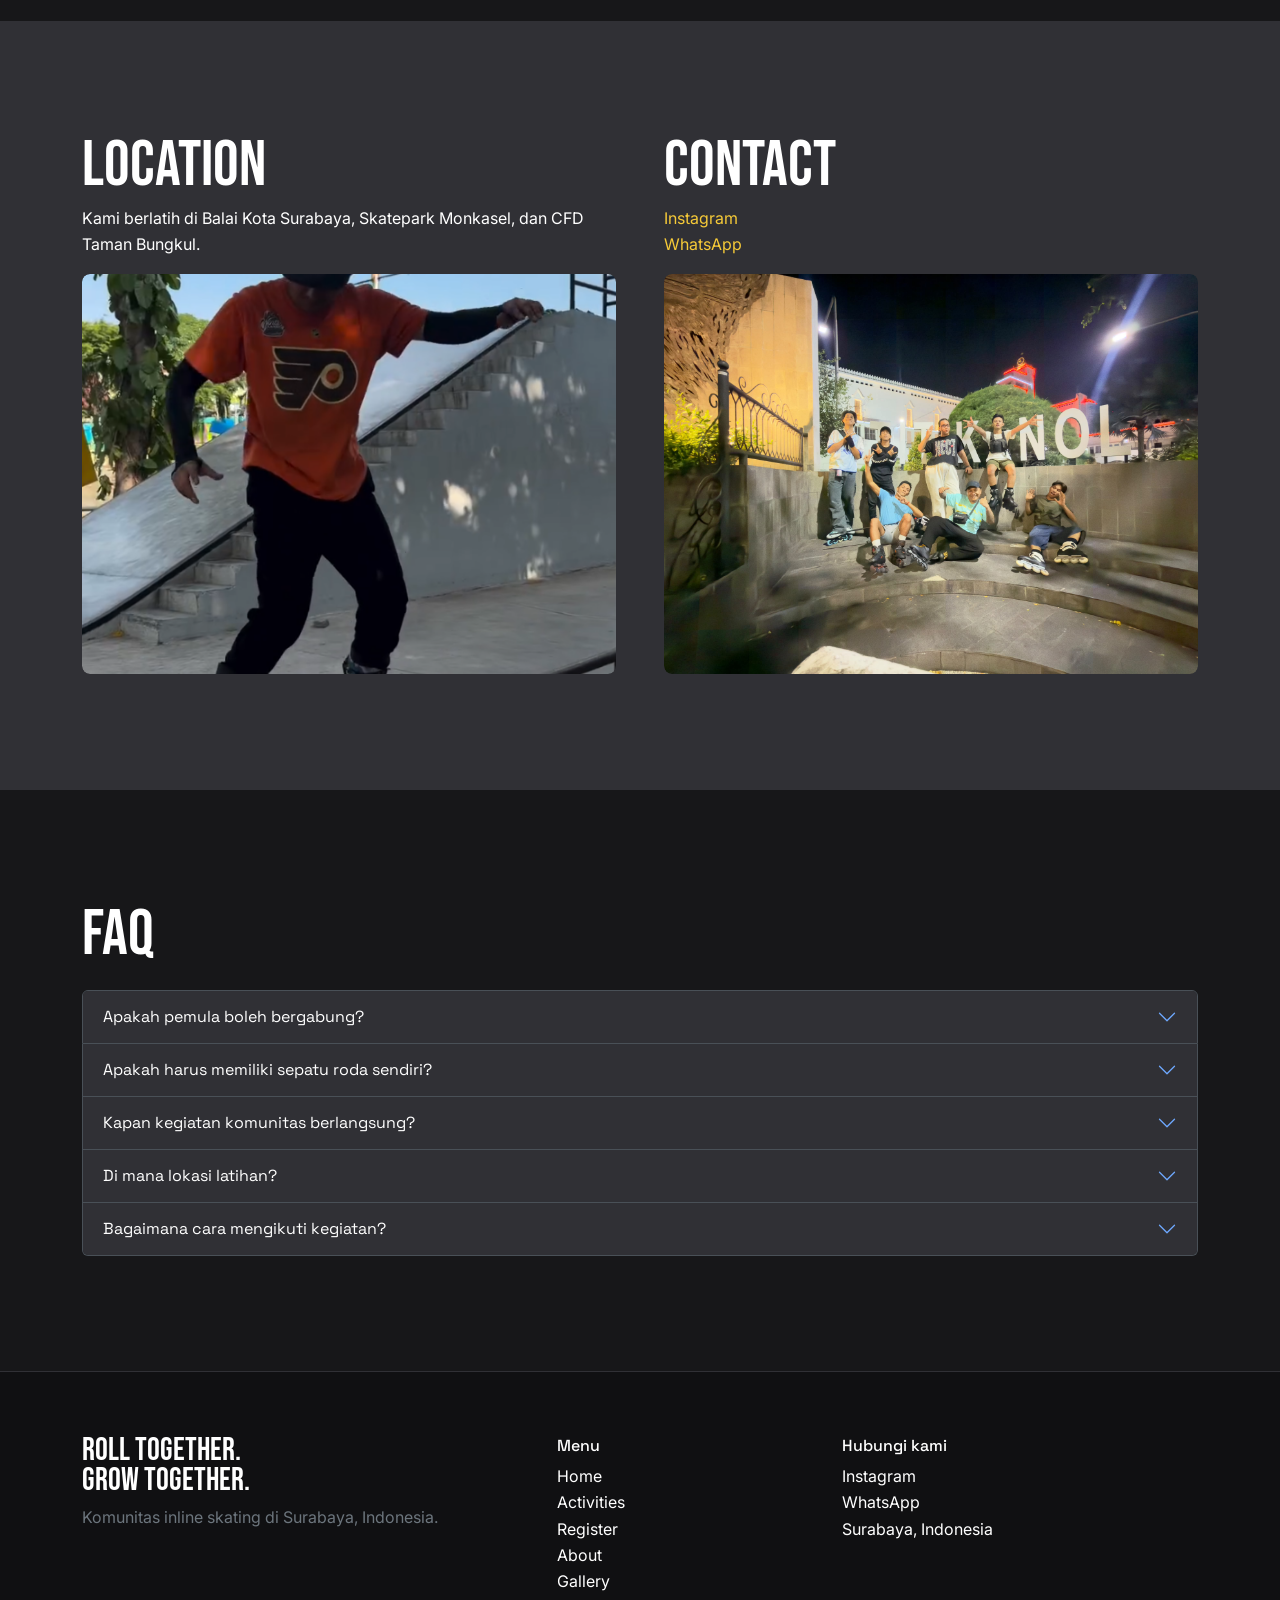
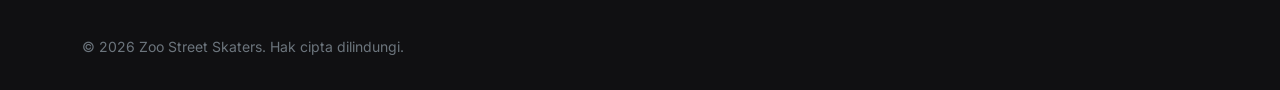
==== commit 5ede89b4: "add img, visi misi, penyesuaian UI/UX" ====
--- a/about.html
+++ b/about.html
@@ -1,359 +1,226 @@
-<!doctype html>
+<!DOCTYPE html>
 <html lang="id">
-  <head>
-    <meta charset="utf-8" />
-    <meta name="viewport" content="width=device-width, initial-scale=1" />
-    <title>About Us — Zoo Street Skaters Surabaya</title>
-    <meta
-      name="description"
-      content="Profil dan informasi komunitas inline skating Zoo Street Skaters di Surabaya."
-    />
-    <link rel="icon" type="image/svg+xml" href="img/logo/Logo_zoo_lama.png" />
-    <link rel="preconnect" href="https://fonts.googleapis.com" />
-    <link rel="preconnect" href="https://fonts.gstatic.com" crossorigin />
-    <link
-      href="https://fonts.googleapis.com/css2?family=Inter:wght@400;500;600;700&family=Space+Grotesk:wght@500;600;700&display=swap"
-      rel="stylesheet"
-    />
-    <link
-      href="https://cdn.jsdelivr.net/npm/bootstrap@5.3.3/dist/css/bootstrap.min.css"
-      rel="stylesheet"
-      integrity="sha384-QWTKZyjpPEjISv5WaRU9OFeRpok6YctnYmDr5pNlyT2bRjXh0JMhjY6hW+ALEwIH"
-      crossorigin="anonymous"
-    />
-    <link
-      href="https://cdn.jsdelivr.net/npm/bootstrap-icons@1.11.3/font/bootstrap-icons.min.css"
-      rel="stylesheet"
-    />
-    <link rel="stylesheet" href="css/style.css" />
-  </head>
-  <body>
-    <a class="site-skip-link" href="#main-content">Lewati ke konten utama</a>
-
-    <header class="site-header">
-      <nav class="navbar navbar-expand-lg navbar-dark site-navbar" aria-label="Navigasi utama">
-        <div class="site-container site-navbar-inner">
-          <a class="site-brand" href="index.html">
-            <img
-              class="site-brand-logo"
-              src="img/logo/Logo_zoo_lama.png"
-              alt="Logo Zoo Street Skaters"
-              width="40"
-              height="40"
-            />
-            <span class="site-brand-text">
-              <span class="site-brand-name">Zoo Street Skaters</span>
-              <span class="site-brand-sub">Surabaya</span>
-            </span>
-          </a>
-
-          <button
-            class="navbar-toggler site-navbar-toggler"
-            type="button"
-            data-bs-toggle="collapse"
-            data-bs-target="#mainNavbar"
-            aria-controls="mainNavbar"
-            aria-expanded="false"
-            aria-label="Buka menu navigasi"
-          >
-            <span class="navbar-toggler-icon"></span>
-          </button>
-
-          <div class="collapse navbar-collapse justify-content-end" id="mainNavbar">
-            <ul class="navbar-nav site-nav-list">
-              <li class="nav-item">
-                <a class="nav-link site-nav-link" href="index.html">Home</a>
-              </li>
-              <li class="nav-item">
-                <a class="nav-link site-nav-link" href="activities.html">Activities</a>
-              </li>
-              <li class="nav-item">
-                <a class="nav-link site-nav-link" href="register.html">Register</a>
-              </li>
-              <li class="nav-item">
-                <a class="nav-link site-nav-link active" href="about.html" aria-current="page">
-                  About
-                </a>
-              </li>
-              <li class="nav-item">
-                <a class="nav-link site-nav-link" href="gallery.html">Gallery</a>
-              </li>
-              <li class="nav-item site-nav-cta-wrap">
-                <a class="btn site-btn site-btn-primary site-nav-cta" href="register.html">
-                  Join Community
-                </a>
-              </li>
+<head>
+  <meta charset="utf-8">
+  <meta name="viewport" content="width=device-width, initial-scale=1">
+  <title>About | Zoo Street Skaters</title>
+  <meta name="description" content="Zoo Street Skaters: komunitas inline skating di Surabaya. Roll together. Grow together.">
+  <link rel="icon" type="image/png" href="img/logo/Logo_zoo_lama.png">
+  <link href="https://cdn.jsdelivr.net/npm/bootstrap@5.3.3/dist/css/bootstrap.min.css" rel="stylesheet">
+  <link rel="preconnect" href="https://fonts.googleapis.com">
+  <link rel="preconnect" href="https://fonts.gstatic.com" crossorigin>
+  <link href="https://fonts.googleapis.com/css2?family=Bebas+Neue&family=Inter:wght@400;600&family=Space+Grotesk:wght@500;700&display=swap" rel="stylesheet">
+  <link href="css/style.css" rel="stylesheet">
+</head>
+<body data-bs-theme="dark">
+  <a class="skip-link" href="#main">Lewati ke konten utama</a>
+
+  <header>
+    <nav class="navbar navbar-expand-lg sticky-top zss-nav" aria-label="Navigasi utama">
+      <div class="container">
+        <a class="navbar-brand" href="index.html">ZOO STREET SKATERS</a>
+        <button class="navbar-toggler" type="button" data-bs-toggle="collapse" data-bs-target="#nav" aria-controls="nav" aria-expanded="false" aria-label="Buka menu">
+          <span class="navbar-toggler-icon"></span>
+        </button>
+        <div class="collapse navbar-collapse" id="nav">
+          <ul class="navbar-nav ms-auto align-items-lg-center gap-lg-2">
+            <li class="nav-item">
+              <a class="nav-link" href="index.html">Home</a>
+            </li>
+            <li class="nav-item">
+              <a class="nav-link" href="activities.html">Activities</a>
+            </li>
+            <li class="nav-item">
+              <a class="nav-link" href="register.html">Register</a>
+            </li>
+            <li class="nav-item">
+              <a class="nav-link active" href="about.html" aria-current="page">About</a>
+            </li>
+            <li class="nav-item">
+              <a class="nav-link" href="gallery.html">Gallery</a>
+            </li>
+            <li class="nav-item ms-lg-3">
+              <a class="btn btn-zss" href="register.html">Join Community</a>
+            </li>
+          </ul>
+        </div>
+      </div>
+    </nav>
+  </header>
+
+  <main id="main">
+    <!-- Section 1: Hero -->
+    <section class="page-hero">
+      <div class="container">
+        <h1 class="display-font">GET TO KNOW OUR COMMUNITY.</h1>
+        <p class="lead">Siapa kami, apa yang kami percaya, dan di mana kami berkumpul.</p>
+      </div>
+    </section>
+
+    <!-- Section 2: Story, Vision/Mission, Values -->
+    <section class="section">
+      <div class="container">
+        <div class="row g-5">
+          <div class="col-lg-6">
+            <h2 class="display-font">OUR STORY</h2>
+            <p>Sebelum bernama Zoo Street Skaters, komunitas ini dikenal dengan nama &ldquo;Kebun Binatang&rdquo;. Nama itu lahir karena dulu kami bermain di lapangan kecil seadanya yang sudah tidak terpakai, dengan ayam, kambing, dan sapi berkeliaran di sampingnya. Dari lapangan sederhana itulah kami terus bermain dan belajar bersama.</p>
+            <h2 class="display-font mt-5">VISI</h2>
+            <p>Menjadi komunitas sepatu roda di Surabaya yang terbuka untuk semua, tempat siapa pun bisa belajar dan bersenang-senang bersama tanpa memandang usia maupun kemampuan.</p>
+            <h2 class="display-font mt-4">MISI</h2>
+            <ul class="mb-0">
+              <li class="mb-2">Memperkenalkan bahwa Surabaya punya komunitas sepatu roda yang cukup besar.</li>
+              <li class="mb-2">Belajar bersama tanpa mengenal usia dan skill.</li>
+              <li class="mb-2">Menyambut semua kalangan, termasuk yang ingin mencoba sepatu roda dulu sebelum membeli.</li>
+              <li class="mb-0">Menjaga suasana tetap seru: yang penting bersenang-senang dan belajar bersama.</li>
             </ul>
           </div>
-        </div>
-      </nav>
-    </header>
-
-    <main id="main-content">
-      <!-- Section 1: Hero Banner & Quick Stats -->
-      <section class="about-hero" aria-labelledby="about-hero-title">
-        <div class="site-container">
-          <div class="about-hero-grid">
-            <div class="about-hero-content">
-              <span class="site-eyebrow">Profil Komunitas</span>
-              <h1 class="about-title" id="about-hero-title">
-                BORN IN SURABAYA. <span class="about-title-highlight">BUILT ON ASPHALT.</span>
-              </h1>
-              <p class="site-lead">
-                Zoo Street Skaters adalah wadah komunitas inline skating urban di Surabaya yang memadukan kultur jalanan, olahraga, dan solidaritas lintas generasi.
-              </p>
-              <p class="text-muted">
-                Dari aspal kota tua hingga trotoar perkotaan, kami hadir sebagai ruang terbuka untuk siapa saja yang ingin meluncur, belajar teknik, dan bertumbuh bersama.
-              </p>
-              <div class="about-hero-actions">
-                <a class="btn site-btn site-btn-primary" href="register.html">
-                  GABUNG SEKARANG <i class="bi bi-arrow-up-right" aria-hidden="true"></i>
-                </a>
-                <a class="btn site-btn site-btn-secondary" href="activities.html">
-                  LIHAT AKTIVITAS
-                </a>
-              </div>
-            </div>
-
-            <div class="about-stats-grid">
-              <div class="about-stat-card">
-                <span class="about-stat-number">2021</span>
-                <span class="about-stat-label">Tahun Berdiri</span>
-              </div>
-              <div class="about-stat-card">
-                <span class="about-stat-number">150+</span>
-                <span class="about-stat-label">Active Skaters</span>
-              </div>
-              <div class="about-stat-card">
-                <span class="about-stat-number">4</span>
-                <span class="about-stat-label">Disiplin Skate</span>
-              </div>
-              <div class="about-stat-card">
-                <span class="about-stat-number">12+</span>
-                <span class="about-stat-label">Spot Surabaya</span>
-              </div>
-            </div>
-          </div>
-        </div>
-      </section>
-
-      <!-- Section 2: Story & Mission -->
-      <section class="site-section" aria-labelledby="story-heading">
-        <div class="site-container">
-          <div class="about-story-grid">
-            <article class="about-panel about-panel-accent">
-              <span class="site-eyebrow">Sejarah &amp; Perjalanan</span>
-              <h2 class="about-section-title" id="story-heading">DARI SUDUT TAMAN HINGGA JALANAN KOTA.</h2>
-              <p>
-                Bermula dari sekelompok pegiat sepatu roda yang sering berkumpul di area sekitar Kebun Binatang Surabaya (KBS) dan Skate &amp; BMX Park Ketabang, Zoo Street Skaters berkembang menjadi komunitas independen yang terbuka bagi seluruh lapisan masyarakat.
-              </p>
-              <p>
-                Nama <strong>"Zoo"</strong> terinspirasi dari titik temu pertama kami di selatan kota Surabaya. Kami ingin mengubah stigma bahwa inline skating hanya bisa dinikmati di lintasan balap tertutup. Bagi kami, jalanan dan ruang publik perkotaan adalah ruang kreasi, kebersamaan, dan kebebasan berekspresi.
-              </p>
-            </article>
-
-            <article class="about-panel">
-              <span class="site-eyebrow">Visi &amp; Komitmen</span>
-              <h2 class="about-section-title">ROLL TOGETHER. GROW TOGETHER.</h2>
-              <p>
-                Visi kami adalah menciptakan ekosistem bermain sepatu roda yang ramah, aman, dan saling mendukung bagi skater dari level pemula mutlak hingga advanced di Kota Surabaya.
-              </p>
-              <ul class="about-list">
-                <li class="about-list-item">
-                  <i class="bi bi-check2-circle about-list-icon" aria-hidden="true"></i>
-                  <span><strong>Inklusif Tanpa Syarat:</strong> Siapa pun dapat bergabung tanpa memandang latar belakang, usia, gender, maupun perlengkapan sepatu roda yang dimiliki.</span>
-                </li>
-                <li class="about-list-item">
-                  <i class="bi bi-shield-check about-list-icon" aria-hidden="true"></i>
-                  <span><strong>Keselamatan Jalanan:</strong> Mengutamakan standar keselamatan (helm, wrist guard, knee pad) dan menjunjung etika berbagi ruang dengan pengguna jalan lainnya.</span>
-                </li>
-                <li class="about-list-item">
-                  <i class="bi bi-people about-list-icon" aria-hidden="true"></i>
-                  <span><strong>Coaching &amp; Mentoring:</strong> Sesi latihan teknik dasar gratis yang dibimbing langsung oleh anggota berpengalaman setiap akhir pekan.</span>
-                </li>
-              </ul>
-            </article>
-          </div>
-        </div>
-      </section>
-
-      <!-- Section 3: Community Values -->
-      <section class="site-section site-section-alt" aria-labelledby="values-heading">
-        <div class="site-container">
-          <div class="site-section-header about-section-header">
-            <span class="site-eyebrow">Pilar Komunitas</span>
-            <h2 id="values-heading">NILAI YANG KAMI JUNJUNG TINGGI.</h2>
-            <p class="site-lead">Tiga nilai utama yang menjadi identitas dan pedoman etika setiap anggota Zoo Street Skaters.</p>
-          </div>
-
-          <div class="about-values-grid">
-            <div class="about-value-card">
-              <div class="about-value-icon">
-                <i class="bi bi-heart-fill" aria-hidden="true"></i>
-              </div>
-              <h3 class="about-value-title">Solidaritas &amp; Kebersamaan</h3>
-              <p class="text-muted mb-0">
-                Tidak ada senioritas. Kami meluncur dengan prinsip saling menjaga satu sama lain di jalanan, saling menyemangati, dan tidak meninggalkan rekan skater di belakang.
-              </p>
-            </div>
-
-            <div class="about-value-card">
-              <div class="about-value-icon">
-                <i class="bi bi-lightning-charge-fill" aria-hidden="true"></i>
-              </div>
-              <h3 class="about-value-title">Progression &amp; Courage</h3>
-              <p class="text-muted mb-0">
-                Jatuh dan bangkit adalah bagian alami dari dunia inline skate. Kami mendorong setiap skater untuk berani melangkah keluar dari zona nyaman dan mengembangkan kemampuan baru.
-              </p>
-            </div>
-
-            <div class="about-value-card">
-              <div class="about-value-icon">
-                <i class="bi bi-compass-fill" aria-hidden="true"></i>
-              </div>
-              <h3 class="about-value-title">Street Etiquette &amp; Respect</h3>
-              <p class="text-muted mb-0">
-                Menghormati pejalan kaki, mematuhi rambu lalu lintas, dan menjaga kebersihan spot bermain. Komunitas yang kuat adalah komunitas yang bertanggung jawab atas lingkungannya.
-              </p>
-            </div>
-          </div>
-        </div>
-      </section>
-
-      <!-- Section 4: Skate Disciplines -->
-      <section class="site-section" aria-labelledby="disciplines-heading">
-        <div class="site-container">
-          <div class="site-section-header about-section-header">
-            <span class="site-eyebrow">Disiplin &amp; Peminatan</span>
-            <h2 id="disciplines-heading">TEMUKAN GAYA SKATE KAMU.</h2>
-            <p class="site-lead">Eksplorasi cabang inline skate yang aktif ditekuni bersama anggota komunitas di Surabaya.</p>
-          </div>
-
-          <div class="about-disciplines-grid">
-            <div class="about-discipline-card">
-              <div>
-                <span class="about-discipline-tag">City Roll</span>
-                <h3 class="h4">Urban Street Skating</h3>
-                <p class="text-muted">
-                  Menjelajahi jalanan utama, rute pedestrian Tunjungan, dan kawasan heritage Kota Lama Surabaya pada malam hari secara terorganisir.
-                </p>
-              </div>
-              <a class="site-inline-link mt-3" href="activities.html#urban">
-                Pelajari Rute <i class="bi bi-arrow-right" aria-hidden="true"></i>
-              </a>
-            </div>
-
-            <div class="about-discipline-card">
-              <div>
-                <span class="about-discipline-tag">Freestyle</span>
-                <h3 class="h4">Slalom &amp; Cone Drills</h3>
-                <p class="text-muted">
-                  Melatih kelincahan manuver, keseimbangan, serta form footwork presisi di antara deretan cone dengan bimbingan teknik yang sistematis.
-                </p>
-              </div>
-              <a class="site-inline-link mt-3" href="activities.html#freestyle">
-                Pelajari Teknik <i class="bi bi-arrow-right" aria-hidden="true"></i>
-              </a>
-            </div>
-
-            <div class="about-discipline-card">
-              <div>
-                <span class="about-discipline-tag">Park &amp; Ramp</span>
-                <h3 class="h4">Skatepark &amp; Aggressive</h3>
-                <p class="text-muted">
-                  Sesi pumping di bowl, drop-in quarter pipe, dan eksplorasi ramp di Skate &amp; BMX Park Ketabang bersama skater berpengalaman.
-                </p>
-              </div>
-              <a class="site-inline-link mt-3" href="activities.html#skatepark">
-                Lihat Spot <i class="bi bi-arrow-right" aria-hidden="true"></i>
-              </a>
-            </div>
-          </div>
-        </div>
-      </section>
-
-      <!-- Section 5: Call to Action Banner -->
-      <section class="site-section pt-0" aria-labelledby="cta-heading">
-        <div class="site-container">
-          <div class="about-cta-banner">
-            <div>
-              <span class="site-eyebrow">Bergabung Bersama Kami</span>
-              <h2 class="about-cta-title" id="cta-heading">SIAP MELUNCUR BERSAMA KAMI?</h2>
-              <p class="mb-0 text-muted">
-                Bergabunglah dengan grup koordinasi dan ikuti sesi latihan mingguan kami. Terbuka untuk umum, ramah pemula, dan gratis!
-              </p>
-            </div>
-            <a class="btn site-btn site-btn-primary" href="register.html">
-              DAFTAR SEKARANG <i class="bi bi-arrow-up-right" aria-hidden="true"></i>
-            </a>
-          </div>
-        </div>
-      </section>
-    </main>
-
-    <footer class="site-footer">
-      <div class="site-container">
-        <div class="site-footer-grid">
-          <div class="site-footer-brand">
-            <a class="site-brand" href="index.html">
-              <img
-                class="site-brand-logo"
-                src="img/logo/Logo_zoo_lama.png"
-                alt="Logo Zoo Street Skaters"
-                width="40"
-                height="40"
-              />
-              <span class="site-brand-text">
-                <span class="site-brand-name">Zoo Street Skaters</span>
-                <span class="site-brand-sub">Surabaya, Indonesia</span>
-              </span>
-            </a>
-            <p class="site-footer-tagline">ROLL TOGETHER. GROW TOGETHER.</p>
-            <p class="mb-0">
-              Komunitas inline skating urban di Surabaya yang terbuka untuk pemula hingga skater
-              berpengalaman.
+          <div class="col-lg-6">
+            <h2 class="display-font">COMMUNITY VALUES</h2>
+            <ul class="values">
+              <li>Togetherness</li>
+              <li>Sportsmanship</li>
+              <li>Progress</li>
+              <li>Inclusivity</li>
+              <li>Creativity</li>
+            </ul>
+            <div class="ph mt-4" role="img" aria-label="Foto kebersamaan anggota Zoo Street Skaters">
+              <img src="img/events/76_Heppi.jpg" alt="Foto kebersamaan anggota Zoo Street Skaters Surabaya" width="1194" height="1272" loading="lazy">
+            </div>
+          </div>
+        </div>
+      </div>
+    </section>
+
+    <!-- Section 3: Location & Contact -->
+    <section class="section alt">
+      <div class="container">
+        <div class="row g-5">
+          <div class="col-lg-6">
+            <h2 class="display-font">LOCATION</h2>
+            <p>Kami berlatih di Balai Kota Surabaya, Skatepark Monkasel, dan CFD Taman Bungkul.</p>
+            <div class="ph mt-3" role="img" aria-label="Spot latihan di Skatepark Surabaya">
+              <img src="img/gallery/skatepark_ketabang_1.png" alt="Sesi latihan di Skatepark Surabaya" width="593" height="889" loading="lazy">
+            </div>
+          </div>
+          <div class="col-lg-6">
+            <h2 class="display-font">CONTACT</h2>
+            <p>
+              <a href="https://www.instagram.com/zoostreetskaters/">Instagram</a><br>
+              <a href="https://wa.me/085850131912">WhatsApp</a>
             </p>
-          </div>
-
-          <div class="site-footer-nav">
-            <h2 class="site-footer-heading">Navigasi</h2>
-            <ul class="site-footer-list">
-              <li><a class="site-footer-link" href="index.html">Home</a></li>
-              <li><a class="site-footer-link" href="activities.html">Activities</a></li>
-              <li><a class="site-footer-link" href="register.html">Register</a></li>
-              <li><a class="site-footer-link" href="about.html">About</a></li>
-              <li><a class="site-footer-link" href="gallery.html">Gallery</a></li>
-            </ul>
-          </div>
-
-          <div class="site-footer-connect">
-            <h2 class="site-footer-heading">Komunitas</h2>
-            <p class="site-footer-meta">
-              <i class="bi bi-geo-alt-fill" aria-hidden="true"></i>
-              <span>Surabaya, Jawa Timur, Indonesia</span>
-            </p>
-            <p class="site-footer-meta">
-              <i class="bi bi-instagram" aria-hidden="true"></i>
-              <span>Instagram: Menunggu tautan resmi pengelola</span>
-            </p>
-            <p class="site-footer-meta">
-              <i class="bi bi-whatsapp" aria-hidden="true"></i>
-              <span>WhatsApp: Menunggu tautan resmi pengelola</span>
-            </p>
-          </div>
-        </div>
-
-        <div class="site-footer-bottom">
-          <p class="mb-0">&copy; 2026 Zoo Street Skaters Surabaya. All rights reserved.</p>
-          <p class="mb-0">Urban Skate Community Website — Surabaya, Indonesia</p>
-        </div>
-      </div>
-    </footer>
-
-    <script
-      src="https://cdn.jsdelivr.net/npm/bootstrap@5.3.3/dist/js/bootstrap.bundle.min.js"
-      integrity="sha384-YvpcrYf0tY3lHB60NNkmXc5s9fDVZLESaAA55NDzOxhy9GkcIdslK1eN7N6jIeHz"
-      crossorigin="anonymous"
-    ></script>
-  </body>
+            <div class="ph mt-3" role="img" aria-label="Kumpul bersama di Titik Nol Surabaya">
+              <img src="img/gallery/titiknol_kotalama.jpg" alt="Titik kumpul komunitas Zoo Street Skaters di Surabaya" width="3307" height="2480" loading="lazy">
+            </div>
+          </div>
+        </div>
+      </div>
+    </section>
+
+    <!-- Section 4: FAQ -->
+    <section class="section">
+      <div class="container">
+        <h2 class="display-font mb-4">FAQ</h2>
+        <div class="accordion" id="faq">
+          <div class="accordion-item">
+            <h3 class="accordion-header">
+              <button class="accordion-button collapsed" type="button" data-bs-toggle="collapse" data-bs-target="#f0" aria-expanded="false" aria-controls="f0">
+                Apakah pemula boleh bergabung?
+              </button>
+            </h3>
+            <div id="f0" class="accordion-collapse collapse" data-bs-parent="#faq">
+              <div class="accordion-body">
+                Boleh. Kamu tidak harus mahir untuk ikut.
+              </div>
+            </div>
+          </div>
+
+          <div class="accordion-item">
+            <h3 class="accordion-header">
+              <button class="accordion-button collapsed" type="button" data-bs-toggle="collapse" data-bs-target="#f1" aria-expanded="false" aria-controls="f1">
+                Apakah harus memiliki sepatu roda sendiri?
+              </button>
+            </h3>
+            <div id="f1" class="accordion-collapse collapse" data-bs-parent="#faq">
+              <div class="accordion-body">
+                Tidak harus. Kamu bisa mencoba sepatu roda dulu sebelum memutuskan membeli.
+              </div>
+            </div>
+          </div>
+
+          <div class="accordion-item">
+            <h3 class="accordion-header">
+              <button class="accordion-button collapsed" type="button" data-bs-toggle="collapse" data-bs-target="#f2" aria-expanded="false" aria-controls="f2">
+                Kapan kegiatan komunitas berlangsung?
+              </button>
+            </h3>
+            <div id="f2" class="accordion-collapse collapse" data-bs-parent="#faq">
+              <div class="accordion-body">
+                Selasa malam (19.00 – 24.00 WIB) di Balai Kota Surabaya, Jumat malam (19.00 – 24.00 WIB) di Skatepark Monkasel, dan Minggu pagi saat CFD (06.00 – 09.00 WIB) di Taman Bungkul.
+              </div>
+            </div>
+          </div>
+
+          <div class="accordion-item">
+            <h3 class="accordion-header">
+              <button class="accordion-button collapsed" type="button" data-bs-toggle="collapse" data-bs-target="#f3" aria-expanded="false" aria-controls="f3">
+                Di mana lokasi latihan?
+              </button>
+            </h3>
+            <div id="f3" class="accordion-collapse collapse" data-bs-parent="#faq">
+              <div class="accordion-body">
+                Balai Kota Surabaya, Skatepark Monkasel, dan CFD Taman Bungkul.
+              </div>
+            </div>
+          </div>
+
+          <div class="accordion-item">
+            <h3 class="accordion-header">
+              <button class="accordion-button collapsed" type="button" data-bs-toggle="collapse" data-bs-target="#f4" aria-expanded="false" aria-controls="f4">
+                Bagaimana cara mengikuti kegiatan?
+              </button>
+            </h3>
+            <div id="f4" class="accordion-collapse collapse" data-bs-parent="#faq">
+              <div class="accordion-body">
+                Isi formulir di halaman Register, lalu datang ke sesi pilihanmu.
+              </div>
+            </div>
+          </div>
+        </div>
+      </div>
+    </section>
+  </main>
+
+  <!-- Global Footer -->
+  <footer class="zss-footer">
+    <div class="container">
+      <div class="row g-4">
+        <div class="col-md-5">
+          <p class="display-font fs-2 mb-2">ROLL TOGETHER.<br>GROW TOGETHER.</p>
+          <p class="text-secondary">Komunitas inline skating di Surabaya, Indonesia.</p>
+        </div>
+        <div class="col-6 col-md-3">
+          <h2 class="fs-6">Menu</h2>
+          <ul class="list-unstyled">
+            <li><a href="index.html">Home</a></li>
+            <li><a href="activities.html">Activities</a></li>
+            <li><a href="register.html">Register</a></li>
+            <li><a href="about.html">About</a></li>
+            <li><a href="gallery.html">Gallery</a></li>
+          </ul>
+        </div>
+        <div class="col-6 col-md-4">
+          <h2 class="fs-6">Hubungi kami</h2>
+          <ul class="list-unstyled">
+            <li><a href="https://www.instagram.com/zoostreetskaters">Instagram</a></li>
+            <li><a href="https://wa.me/085850131912">WhatsApp</a></li>
+            <li>Surabaya, Indonesia</li>
+          </ul>
+        </div>
+      </div>
+      <p class="small text-secondary mt-4 mb-0">&copy; 2026 Zoo Street Skaters. Hak cipta dilindungi.</p>
+    </div>
+  </footer>
+
+  <script src="https://cdn.jsdelivr.net/npm/bootstrap@5.3.3/dist/js/bootstrap.bundle.min.js"></script>
+</body>
 </html>
--- a/css/style.css
+++ b/css/style.css
@@ -1,102 +1,60 @@
 /* ==========================================================================
-   ZOO STREET SKATERS — GLOBAL DESIGN SYSTEM & STYLESHEET
-   Project Lead: Farhan | Surabaya Urban Inline Skate Community
-   CSS Collaboration Contract: 12-Section Architecture (Mobile-First)
+   ZOO STREET SKATERS — OFFICIAL STYLESHEET
+   Urban Editorial + Street Culture Identity (Surabaya)
+   Design System & Bootstrap 5.3 Customization
    ========================================================================== */
 
-/* ==========================================================================
-   1. DESIGN TOKENS
-   ========================================================================== */
+/* --------------------------------------------------------------------------
+   1. DESIGN TOKENS (:root)
+   -------------------------------------------------------------------------- */
 :root {
-  /* Primary Brand Palette */
-  --color-ink-black: #171719;
-  --color-street-purple: #963bce;
-  --color-street-purple-hover: #7f2fb2;
-  --color-street-purple-tint: #c88bf2;
-  --color-pure-white: #ffffff;
-
-  /* Accent Palette */
-  --color-neon-pink: #f0449b;
-  --color-skate-yellow: #f6ca38;
-  --color-concrete: #303035;
-
-  /* Neutral Palette */
-  --color-surface: #252529;
-  --color-surface-elevated: #1e1e22;
-  --color-muted-text: #b8b8be;
-  --color-border: #414148;
+  /* Primary & Accent Palette */
+  --ink: #171719;
+  --purple: #963bce;
+  --purple-hover: #7f2fb2;
+  --white: #ffffff;
+  --pink: #f0449b;
+  --yellow: #f6ca38;
+  --concrete: #303035;
+  --surface-elevated: #1e1e22;
+  --muted: #b8b8be;
+  --border-color: #4a4a52;
 
   /* Typography */
-  --font-heading: "Space Grotesk", system-ui, -apple-system, sans-serif;
+  --font-display: "Bebas Neue", "Space Grotesk", sans-serif;
+  --font-heading: "Space Grotesk", sans-serif;
   --font-body: "Inter", system-ui, -apple-system, sans-serif;
-
-  --text-xs: 0.75rem;
-  --text-sm: 0.875rem;
-  --text-base: 1rem;
-  --text-lg: 1.125rem;
-  --text-xl: 1.25rem;
-  --text-h3: clamp(1.25rem, 1.1rem + 0.75vw, 1.5rem);
-  --text-h2: clamp(1.75rem, 1.35rem + 2vw, 2.75rem);
-  --text-h1: clamp(2.25rem, 1.55rem + 3.5vw, 4.25rem);
-
-  /* Spacing Scale (Kelipatan 4px / 0.25rem) */
-  --space-1: 0.25rem;  /* 4px */
-  --space-2: 0.5rem;   /* 8px */
-  --space-3: 0.75rem;  /* 12px */
-  --space-4: 1rem;     /* 16px */
-  --space-5: 1.25rem;  /* 20px */
-  --space-6: 1.5rem;   /* 24px */
-  --space-8: 2rem;     /* 32px */
-  --space-10: 2.5rem;  /* 40px */
-  --space-12: 3rem;    /* 48px */
-  --space-16: 4rem;    /* 64px */
-  --space-24: 6rem;    /* 96px */
-  --space-30: 7.5rem;  /* 120px */
-
-  /* Layout & Radii */
-  --container-max: 75rem; /* 1200px */
-  --radius-sm: 0.25rem;   /* 4px */
-  --radius-md: 0.5rem;    /* 8px */
-  --radius-lg: 0.75rem;   /* 12px */
-
-  /* Effects & Motion */
-  --transition-fast: 180ms ease;
-  --transition-base: 260ms ease;
+  --line-height-base: 1.65;
+
+  /* Radii & Shadows */
+  --radius-sm: 6px;
+  --radius-md: 8px;
+  --radius-lg: 12px;
   --shadow-card: 0 12px 32px rgba(0, 0, 0, 0.35);
 
-  /* Bootstrap 5.3 Variable Overrides (Zero !important) */
-  --bs-body-bg: var(--color-ink-black);
-  --bs-body-color: var(--color-pure-white);
+  /* Bootstrap 5.3 Overrides */
+  --bs-body-bg: var(--ink);
+  --bs-body-color: var(--white);
   --bs-body-font-family: var(--font-body);
-  --bs-body-line-height: 1.6;
-  --bs-border-color: var(--color-border);
-  --bs-primary: var(--color-street-purple);
-  --bs-secondary-color: var(--color-muted-text);
-  --bs-link-color: var(--color-pure-white);
-  --bs-link-hover-color: var(--color-skate-yellow);
-}
-
-/* ==========================================================================
+  --bs-body-line-height: var(--line-height-base);
+  --bs-border-color: var(--border-color);
+  --bs-primary: var(--purple);
+}
+
+/* --------------------------------------------------------------------------
    2. RESET & BASE
-   ========================================================================== */
+   -------------------------------------------------------------------------- */
 *,
 *::before,
 *::after {
   box-sizing: border-box;
 }
 
-html {
-  scroll-behavior: smooth;
-  font-size: 100%;
-}
-
 body {
-  margin: 0;
-  background-color: var(--color-ink-black);
-  color: var(--color-pure-white);
+  background: var(--ink);
+  color: var(--white);
   font-family: var(--font-body);
-  font-size: var(--text-base);
-  line-height: 1.6;
+  line-height: var(--line-height-base);
   overflow-x: clip;
   -webkit-font-smoothing: antialiased;
 }
@@ -106,1554 +64,489 @@
 h3,
 h4,
 h5,
-h6 {
-  margin-top: 0;
-  margin-bottom: var(--space-4);
+.navbar-brand {
+  font-family: var(--font-heading);
+}
+
+.display-font {
+  font-family: var(--font-display);
+  font-weight: 400;
+  text-transform: uppercase;
+  line-height: 0.95;
+  font-size: clamp(2.2rem, 6vw, 4rem);
+}
+
+a {
+  color: var(--yellow);
+  text-decoration: none;
+  transition: color 0.2s ease;
+}
+
+a:hover {
+  color: var(--pink);
+}
+
+:focus-visible {
+  outline: 3px solid var(--yellow);
+  outline-offset: 3px;
+}
+
+.skip-link {
+  position: absolute;
+  left: -999px;
+  top: 0;
+  background: var(--yellow);
+  color: #000000;
+  padding: 0.5rem 1rem;
+  font-weight: 700;
+  border-radius: var(--radius-sm);
+  z-index: 2000;
+}
+
+.skip-link:focus {
+  left: 0;
+}
+
+/* --------------------------------------------------------------------------
+   3. NAVIGATION (ZSS NAV)
+   -------------------------------------------------------------------------- */
+.zss-nav {
+  background: rgba(23, 23, 25, 0.95);
+  backdrop-filter: blur(8px);
+  border-bottom: 1px solid var(--concrete);
+}
+
+.navbar-brand {
+  font-weight: 700;
+  letter-spacing: 0.06em;
+  color: var(--white);
+}
+
+.navbar-brand:hover {
+  color: var(--yellow);
+}
+
+.nav-link {
+  color: var(--white);
+  padding: 0.75rem 1rem;
+  font-weight: 500;
+  transition: color 0.2s ease, box-shadow 0.2s ease;
+}
+
+.nav-link:hover {
+  color: var(--yellow);
+}
+
+.nav-link.active,
+.nav-link[aria-current="page"] {
+  color: var(--yellow);
+  box-shadow: inset 0 -3px var(--purple);
+}
+
+/* --------------------------------------------------------------------------
+   4. BUTTONS
+   -------------------------------------------------------------------------- */
+.btn-zss {
+  background: var(--purple);
+  color: var(--white);
+  border: 0;
+  font-weight: 600;
+  border-radius: var(--radius-sm);
+  transition: background 0.2s ease, transform 0.2s ease, color 0.2s ease;
+}
+
+.btn-zss:hover,
+.btn-zss:focus-visible {
+  background: var(--pink);
+  color: var(--white);
+}
+
+/* --------------------------------------------------------------------------
+   5. PAGE HERO & SECTIONS
+   -------------------------------------------------------------------------- */
+.page-hero {
+  padding: clamp(4rem, 10vw, 8rem) 0 4rem;
+  background: linear-gradient(120deg, var(--ink) 55%, rgba(150, 59, 206, 0.35));
+}
+
+.page-hero h1 {
+  font-family: var(--font-display);
+  font-weight: 400;
+  font-size: clamp(3.2rem, 12vw, 8.5rem);
+  line-height: 0.92;
+  margin-bottom: 1.25rem;
+}
+
+.page-hero .lead {
+  max-width: 36rem;
+  color: var(--muted);
+}
+
+.section {
+  padding: clamp(4rem, 9vw, 7.5rem) 0;
+}
+
+.alt {
+  background: var(--concrete);
+}
+
+/* --------------------------------------------------------------------------
+   6. CARDS & PHOTO PLACEHOLDERS (PH)
+   -------------------------------------------------------------------------- */
+.zss-card {
+  background: var(--concrete);
+  border: 0;
+  border-radius: var(--radius-lg);
+  overflow: hidden;
+  transition: transform 0.2s ease;
+}
+
+.zss-card:hover {
+  transform: translateY(-3px);
+}
+
+.zss-info-card {
+  padding: 1.75rem;
+  background: var(--concrete);
+  border: 1px solid var(--border-color);
+  border-radius: var(--radius-lg);
+}
+
+.alt .zss-card {
+  background: var(--ink);
+}
+
+.ph {
+  display: flex;
+  align-items: center;
+  justify-content: center;
+  aspect-ratio: 4 / 3;
+  background: repeating-linear-gradient(135deg, #26262b 0 14px, #2d2d33 14px 28px);
+  color: #aaaaaa;
+  font-size: 0.85rem;
+  text-align: center;
+  padding: 1rem;
+  border-radius: var(--radius-md);
+  overflow: hidden;
+}
+
+.ph.tall {
+  aspect-ratio: 4 / 5;
+}
+
+.card .ph {
+  border-radius: 0;
+  padding: 0;
+}
+
+.ph:has(img) {
+  padding: 0;
+  background: none;
+}
+
+.ph img {
+  width: 100%;
+  height: 100%;
+  object-fit: cover;
+  border-radius: inherit;
+  display: block;
+}
+
+/* --------------------------------------------------------------------------
+   7. TABLE
+   -------------------------------------------------------------------------- */
+.zss-table {
+  --bs-table-bg: transparent;
+  --bs-table-color: var(--white);
+  min-width: 36rem;
+}
+
+.zss-table caption {
+  color: #bbbbbb;
+}
+
+.zss-table th,
+.zss-table td {
+  padding: 1rem 0.75rem;
+  border-color: rgba(255, 255, 255, 0.12);
+}
+
+/* --------------------------------------------------------------------------
+   8. CTA BAND
+   -------------------------------------------------------------------------- */
+.cta-band {
+  background: var(--purple);
+  text-align: center;
+}
+
+.cta-band .btn-zss {
+  background: var(--ink);
+}
+
+.cta-band .btn-zss:hover,
+.cta-band .btn-zss:focus-visible {
+  background: var(--yellow);
+  color: #000000;
+}
+
+.cta-band h2 {
+  margin-bottom: 1.5rem;
+}
+
+/* --------------------------------------------------------------------------
+   9. ABOUT VALUES & ACCORDION
+   -------------------------------------------------------------------------- */
+.values {
+  list-style: none;
+  padding: 0;
+  font-family: var(--font-heading);
+  font-size: 1.4rem;
+}
+
+.values li {
+  padding: 0.6rem 0;
+  border-bottom: 1px solid var(--concrete);
+}
+
+.values li::before {
+  content: "";
+  display: inline-block;
+  width: 0.6rem;
+  height: 0.6rem;
+  background: var(--pink);
+  margin-right: 0.8rem;
+  border-radius: 50%;
+}
+
+.accordion-button {
+  background: var(--concrete);
+  color: var(--white);
+  font-family: var(--font-heading);
+}
+
+.accordion-button:not(.collapsed) {
+  background: var(--ink);
+  color: var(--yellow);
+}
+
+.accordion-body {
+  background: var(--ink);
+  color: var(--muted);
+}
+
+/* --------------------------------------------------------------------------
+   10. GALLERY GRID (MASONRY — NATURAL ASPECT RATIO)
+   -------------------------------------------------------------------------- */
+.gallery-grid {
+  column-count: 3;
+  column-gap: 1.25rem;
+}
+
+@media (max-width: 991px) {
+  .gallery-grid {
+    column-count: 2;
+    column-gap: 1rem;
+  }
+}
+
+@media (max-width: 575px) {
+  .gallery-grid {
+    column-count: 1;
+    column-gap: 0;
+  }
+}
+
+.gallery-grid .ph {
+  break-inside: avoid;
+  margin-bottom: 1.25rem;
+  aspect-ratio: auto;
+  display: block;
+  height: auto;
+  background: var(--surface);
+  border: 1px solid var(--border-color);
+  border-radius: var(--radius-sm);
+  overflow: hidden;
+  transition: transform 0.25s ease, border-color 0.25s ease, box-shadow 0.25s ease;
+}
+
+.gallery-grid .ph:hover {
+  transform: translateY(-4px);
+  border-color: var(--yellow);
+  box-shadow: 0 10px 24px rgba(0, 0, 0, 0.45);
+}
+
+.gallery-grid .ph img {
+  width: 100%;
+  height: auto;
+  object-fit: contain;
+  display: block;
+  border-radius: inherit;
+}
+
+/* --------------------------------------------------------------------------
+   11. FORMS & INPUTS
+   -------------------------------------------------------------------------- */
+.form-control,
+.form-select {
+  background: var(--concrete);
+  border-color: var(--border-color);
+  color: var(--white);
+}
+
+.form-control:focus,
+.form-select:focus {
+  background: var(--surface-elevated);
+  border-color: var(--yellow);
+  color: var(--white);
+  box-shadow: 0 0 0 0.25rem rgba(246, 202, 56, 0.25);
+}
+
+legend {
+  font-family: var(--font-heading);
+}
+
+/* --------------------------------------------------------------------------
+   12. FOOTER
+   -------------------------------------------------------------------------- */
+.zss-footer {
+  background: #101012;
+  padding: 4rem 0 2rem;
+  border-top: 1px solid var(--concrete);
+}
+
+.zss-footer a {
+  color: var(--white);
+  text-decoration: none;
+}
+
+.zss-footer a:hover {
+  color: var(--yellow);
+}
+
+/* --------------------------------------------------------------------------
+   13. BACKWARD-COMPATIBILITY ALIASES (FOR REGISTER.HTML BEFORE EDIT)
+   -------------------------------------------------------------------------- */
+.site-skip-link {
+  position: absolute;
+  left: -999px;
+  top: 0;
+  background: var(--yellow);
+  color: #000000;
+  padding: 0.5rem 1rem;
+  font-weight: 700;
+  z-index: 2000;
+}
+
+.site-skip-link:focus {
+  left: 0;
+}
+
+.site-header {
+  position: sticky;
+  top: 0;
+  z-index: 1030;
+  background: rgba(23, 23, 25, 0.95);
+  border-bottom: 1px solid var(--concrete);
+}
+
+.site-navbar {
+  padding-block: 0.5rem;
+}
+
+.site-navbar-inner {
+  display: flex;
+  align-items: center;
+  justify-content: space-between;
+}
+
+.site-brand {
+  display: inline-flex;
+  align-items: center;
+  gap: 0.75rem;
+  color: var(--white);
   font-family: var(--font-heading);
   font-weight: 700;
-  line-height: 1.12;
-  letter-spacing: -0.02em;
-  color: var(--color-pure-white);
-}
-
-h1 {
-  font-size: var(--text-h1);
-}
-
-h2 {
-  font-size: var(--text-h2);
-}
-
-h3 {
-  font-size: var(--text-h3);
-}
-
-p {
-  margin-top: 0;
-  margin-bottom: var(--space-4);
-  color: var(--color-muted-text);
-}
-
-img {
-  display: block;
-  max-width: 100%;
-  height: auto;
-}
-
-a {
-  color: inherit;
-  text-decoration: none;
-  transition: color var(--transition-fast), background-color var(--transition-fast), border-color var(--transition-fast);
-}
-
-/* Accessible Focus Indicator */
-:focus-visible {
-  outline: 2px solid var(--color-skate-yellow);
-  outline-offset: 3px;
-}
-
-/* Skip Link */
-.site-skip-link {
-  position: absolute;
-  top: -100%;
-  left: var(--space-4);
-  z-index: 1100;
-  padding: var(--space-3) var(--space-5);
-  background-color: var(--color-skate-yellow);
-  color: var(--color-ink-black);
-  font-family: var(--font-heading);
-  font-weight: 700;
-  font-size: var(--text-sm);
-  border-radius: var(--radius-sm);
-}
-
-.site-skip-link:focus {
-  top: var(--space-4);
-}
-
-/* ==========================================================================
-   3. GLOBAL COMPONENTS
-   ========================================================================== */
-.site-container {
-  width: 100%;
-  max-width: var(--container-max);
-  margin-inline: auto;
-  padding-inline: var(--space-5); /* Mobile: 20px */
-}
-
-.site-section {
-  padding-block: var(--space-16); /* Mobile: 64px */
-}
-
-.site-section-alt {
-  background-color: var(--color-surface-elevated);
-  border-top: 1px solid var(--color-border);
-  border-bottom: 1px solid var(--color-border);
-}
-
-.site-section-header {
+  letter-spacing: 0.06em;
+}
+
+.site-brand-logo {
+  width: 2.25rem;
+  height: 2.25rem;
+  object-fit: contain;
+}
+
+.site-nav-list {
   display: flex;
-  flex-direction: column;
-  gap: var(--space-3);
-  margin-bottom: var(--space-8);
-}
-
-.site-eyebrow {
-  display: inline-flex;
-  align-items: center;
-  gap: var(--space-2);
-  font-family: var(--font-heading);
-  font-size: var(--text-xs);
-  font-weight: 700;
-  letter-spacing: 0.12em;
-  text-transform: uppercase;
-  color: var(--color-skate-yellow);
-}
-
-.site-eyebrow::before {
-  content: "";
-  display: inline-block;
-  width: 1.5rem;
-  height: 2px;
-  background-color: var(--color-neon-pink);
-}
-
-.site-lead {
-  font-size: var(--text-lg);
-  color: var(--color-muted-text);
-  max-width: 60ch;
-}
-
-/* Customized Bootstrap Buttons */
+  gap: 0.5rem;
+  list-style: none;
+  margin: 0;
+}
+
+.site-nav-link {
+  color: var(--white);
+  padding: 0.5rem 0.75rem;
+}
+
+.site-nav-link.active,
+.site-nav-link[aria-current="page"] {
+  color: var(--yellow);
+  box-shadow: inset 0 -3px var(--purple);
+}
+
 .site-btn {
   display: inline-flex;
   align-items: center;
   justify-content: center;
-  gap: var(--space-2);
-  min-height: 2.75rem; /* >= 44px touch target */
-  min-width: 2.75rem;
-  padding: var(--space-3) var(--space-6);
-  font-family: var(--font-heading);
-  font-size: var(--text-sm);
-  font-weight: 700;
-  letter-spacing: 0.04em;
-  text-transform: uppercase;
+  padding: 0.5rem 1.25rem;
   border-radius: var(--radius-sm);
-  border: 1px solid transparent;
-  transition: transform var(--transition-fast), background-color var(--transition-fast), border-color var(--transition-fast), color var(--transition-fast);
-}
-
-.site-btn-primary {
-  background-color: var(--color-street-purple);
-  border-color: var(--color-street-purple);
-  color: var(--color-pure-white);
-}
-
-.site-btn-primary:hover,
-.site-btn-primary:focus-visible {
-  background-color: var(--color-street-purple-hover);
-  border-color: var(--color-street-purple-tint);
-  color: var(--color-pure-white);
-  transform: translateY(-2px);
-}
-
-.site-btn-secondary {
-  background-color: transparent;
-  border-color: var(--color-border);
-  color: var(--color-pure-white);
-}
-
-.site-btn-secondary:hover,
-.site-btn-secondary:focus-visible {
-  background-color: var(--color-concrete);
-  border-color: var(--color-skate-yellow);
-  color: var(--color-skate-yellow);
-  transform: translateY(-2px);
-}
-
-.site-btn-yellow {
-  background-color: var(--color-skate-yellow);
-  border-color: var(--color-skate-yellow);
-  color: var(--color-ink-black);
-}
-
-.site-btn-yellow:hover,
-.site-btn-yellow:focus-visible {
-  background-color: var(--color-pure-white);
-  border-color: var(--color-pure-white);
-  color: var(--color-ink-black);
-  transform: translateY(-2px);
-}
-
-.site-btn-pending,
-.site-btn[aria-disabled="true"] {
-  background-color: var(--color-surface);
-  border-color: var(--color-border);
-  color: var(--color-muted-text);
-  cursor: not-allowed;
-  opacity: 0.85;
-}
-
-/* Customized Bootstrap Badges */
-.site-badge {
-  display: inline-flex;
-  align-items: center;
-  gap: var(--space-1);
-  padding: var(--space-1) var(--space-3);
-  font-family: var(--font-heading);
-  font-size: var(--text-xs);
-  font-weight: 700;
-  letter-spacing: 0.06em;
-  text-transform: uppercase;
-  border-radius: var(--radius-sm);
-}
-
-.site-badge-purple {
-  background-color: var(--color-street-purple);
-  color: var(--color-pure-white);
-}
-
-.site-badge-pink {
-  background-color: var(--color-neon-pink);
-  color: var(--color-ink-black);
-}
-
-.site-badge-yellow {
-  background-color: var(--color-skate-yellow);
-  color: var(--color-ink-black);
-}
-
-.site-badge-concrete {
-  background-color: var(--color-concrete);
-  border: 1px solid var(--color-border);
-  color: var(--color-pure-white);
-}
-
-/* Customized Bootstrap Cards */
-.site-card {
-  display: flex;
-  flex-direction: column;
-  background-color: var(--color-surface);
-  border: 1px solid var(--color-border);
-  border-radius: var(--radius-md);
-  color: var(--color-pure-white);
-  overflow: hidden;
-  transition: transform var(--transition-base), border-color var(--transition-base), box-shadow var(--transition-base);
-}
-
-.site-card:hover {
-  transform: translateY(-4px);
-  border-color: var(--color-street-purple);
-  box-shadow: var(--shadow-card);
-}
-
-.site-card-body {
-  display: flex;
-  flex-direction: column;
-  flex: 1 1 auto;
-  gap: var(--space-3);
-  padding: var(--space-6);
-}
-
-.site-inline-link {
-  display: inline-flex;
-  align-items: center;
-  gap: var(--space-2);
-  min-height: 2.75rem;
-  font-family: var(--font-heading);
-  font-size: var(--text-sm);
-  font-weight: 700;
-  text-transform: uppercase;
-  letter-spacing: 0.04em;
-  color: var(--color-skate-yellow);
-}
-
-.site-inline-link:hover,
-.site-inline-link:focus-visible {
-  color: var(--color-pure-white);
-}
-
-/* Starter Placeholder Notice (for Gansa & Rivan pages) */
-.site-starter-box {
-  padding: var(--space-8);
-  background-color: var(--color-surface);
-  border: 1px dashed var(--color-border);
-  border-radius: var(--radius-lg);
-}
-
-/* ==========================================================================
-   4. NAVBAR & FOOTER
-   ========================================================================== */
-.site-header {
-  position: sticky;
-  top: 0;
-  z-index: 1030;
-  background-color: rgba(23, 23, 25, 0.94);
-  backdrop-filter: blur(10px);
-  border-bottom: 1px solid var(--color-border);
-}
-
-.site-navbar {
-  padding-block: var(--space-3);
-}
-
-.site-navbar-inner {
-  display: flex;
-  flex-wrap: wrap;
-  align-items: center;
-  justify-content: space-between;
-  gap: var(--space-2);
-}
-
-.site-brand {
-  display: inline-flex;
-  align-items: center;
-  gap: var(--space-2);
-  min-height: 2.75rem;
-  padding-block: var(--space-1);
-  color: var(--color-pure-white);
-}
-
-.site-brand:hover,
-.site-brand:focus-visible {
-  color: var(--color-skate-yellow);
-}
-
-.site-brand-logo {
-  width: 2.25rem;
-  height: 2.25rem;
-  flex-shrink: 0;
-}
-
-.site-brand-text {
-  display: flex;
-  flex-direction: column;
-  line-height: 1.05;
-}
-
-.site-brand-name {
-  font-family: var(--font-heading);
-  font-size: var(--text-sm);
-  font-weight: 700;
-  letter-spacing: 0.02em;
-  text-transform: uppercase;
-}
-
-.site-brand-sub {
-  font-size: var(--text-xs);
-  color: var(--color-muted-text);
-  letter-spacing: 0.08em;
-  text-transform: uppercase;
-}
-
-.site-navbar-toggler {
-  display: inline-flex;
-  align-items: center;
-  justify-content: center;
-  min-width: 2.75rem;
-  min-height: 2.75rem;
-  padding: var(--space-2);
-  border: 1px solid var(--color-border);
-  border-radius: var(--radius-sm);
-  color: var(--color-pure-white);
-  background-color: var(--color-surface);
-}
-
-.site-navbar-toggler:hover,
-.site-navbar-toggler:focus-visible {
-  border-color: var(--color-skate-yellow);
-  color: var(--color-skate-yellow);
-}
-
-.site-nav-list {
-  display: flex;
-  flex-direction: column;
-  gap: var(--space-1);
-  padding-top: var(--space-4);
-  margin: 0;
-}
-
-.site-nav-link {
-  position: relative;
-  display: inline-flex;
-  align-items: center;
-  min-height: 2.75rem;
-  min-width: 2.75rem;
-  padding: var(--space-2) var(--space-3);
-  font-family: var(--font-heading);
-  font-size: var(--text-sm);
-  font-weight: 600;
-  letter-spacing: 0.04em;
-  text-transform: uppercase;
-  color: var(--color-muted-text);
-  border-radius: var(--radius-sm);
-}
-
-.site-nav-link:hover,
-.site-nav-link:focus-visible {
-  color: var(--color-pure-white);
-  background-color: var(--color-concrete);
-}
-
-.site-nav-link.active,
-.site-nav-link[aria-current="page"] {
-  color: var(--color-pure-white);
-}
-
-.site-nav-link.active::after,
-.site-nav-link[aria-current="page"]::after {
-  content: "";
-  position: absolute;
-  left: var(--space-3);
-  right: var(--space-3);
-  bottom: 0.35rem;
-  height: 2px;
-  background-color: var(--color-street-purple);
-}
-
-.site-nav-cta-wrap {
-  padding-top: var(--space-3);
-}
-
-.site-nav-cta {
-  width: 100%;
-}
-
-/* Global Footer */
-.site-footer {
-  background-color: var(--color-surface-elevated);
-  border-top: 1px solid var(--color-border);
-  padding-block: var(--space-16) var(--space-8);
-}
-
-.site-footer-grid {
-  display: grid;
-  grid-template-columns: 1fr;
-  grid-template-areas:
-    "brand"
-    "nav"
-    "connect";
-  gap: var(--space-8);
-}
-
-.site-footer-brand {
-  grid-area: brand;
-  display: flex;
-  flex-direction: column;
-  gap: var(--space-4);
-}
-
-.site-footer-tagline {
-  font-family: var(--font-heading);
-  font-size: var(--text-lg);
-  font-weight: 700;
-  letter-spacing: 0.04em;
-  color: var(--color-skate-yellow);
-  margin-bottom: 0;
-}
-
-.site-footer-nav {
-  grid-area: nav;
-}
-
-.site-footer-connect {
-  grid-area: connect;
-}
-
-.site-footer-heading {
-  font-family: var(--font-heading);
-  font-size: var(--text-sm);
-  font-weight: 700;
-  letter-spacing: 0.1em;
-  text-transform: uppercase;
-  color: var(--color-pure-white);
-  margin-bottom: var(--space-4);
-}
-
-.site-footer-list {
-  list-style: none;
-  padding: 0;
-  margin: 0;
-  display: flex;
-  flex-direction: column;
-  gap: var(--space-1);
-}
-
-.site-footer-link {
-  display: inline-flex;
-  align-items: center;
-  gap: var(--space-2);
-  min-height: 2.75rem;
-  color: var(--color-muted-text);
-  font-size: var(--text-sm);
-}
-
-.site-footer-link:hover,
-.site-footer-link:focus-visible {
-  color: var(--color-skate-yellow);
-}
-
-.site-footer-meta {
-  display: flex;
-  align-items: center;
-  gap: var(--space-2);
-  color: var(--color-muted-text);
-  font-size: var(--text-sm);
-  margin-bottom: var(--space-2);
-}
-
-.site-footer-bottom {
-  margin-top: var(--space-12);
-  padding-top: var(--space-6);
-  border-top: 1px solid var(--color-border);
-  display: flex;
-  flex-direction: column;
-  gap: var(--space-2);
-  font-size: var(--text-xs);
-  color: var(--color-muted-text);
-}
-
-/* ==========================================================================
-   5. HOME — FARHAN
-   ========================================================================== */
-.home-hero {
-  position: relative;
-  padding-block: var(--space-12) var(--space-16);
-  background: radial-gradient(circle at 85% 15%, rgba(150, 59, 206, 0.22), transparent 50%),
-    var(--color-ink-black);
-  border-bottom: 1px solid var(--color-border);
-}
-
-.home-hero-grid {
-  display: grid;
-  grid-template-columns: 1fr;
-  grid-template-areas:
-    "content"
-    "media";
-  gap: var(--space-8);
-  align-items: center;
-}
-
-.home-hero-content {
-  grid-area: content;
-  display: flex;
-  flex-direction: column;
-  align-items: flex-start;
-  gap: var(--space-5);
-}
-
-.home-hero-title {
-  margin-bottom: 0;
-  text-transform: uppercase;
-  line-height: 0.98;
-}
-
-.home-hero-title-accent {
-  display: block;
-  color: var(--color-street-purple-tint);
-}
-
-.home-hero-subtitle {
-  font-size: var(--text-lg);
-  color: var(--color-muted-text);
-  max-width: 52ch;
-  margin-bottom: 0;
-}
-
-.home-hero-actions {
-  display: flex;
-  flex-wrap: wrap;
-  gap: var(--space-3);
-  width: 100%;
-}
-
-.home-hero-actions .site-btn {
-  width: 100%;
-}
-
-.home-hero-media {
-  grid-area: media;
-  position: relative;
-  border-radius: var(--radius-lg);
-  overflow: hidden;
-  border: 1px solid var(--color-border);
-  background-color: var(--color-concrete);
-}
-
-.home-hero-img {
-  width: 100%;
-  aspect-ratio: 4 / 3;
-  object-fit: cover;
-}
-
-.home-hero-badge {
-  position: absolute;
-  left: var(--space-4);
-  bottom: var(--space-4);
-  z-index: 2;
-  padding: var(--space-2) var(--space-3);
-  background-color: rgba(23, 23, 25, 0.88);
-  border: 1px solid var(--color-street-purple);
-  border-radius: var(--radius-sm);
-  font-family: var(--font-heading);
-  font-size: var(--text-xs);
-  font-weight: 700;
-  letter-spacing: 0.08em;
-  text-transform: uppercase;
-  color: var(--color-pure-white);
-}
-
-/* Home Section 3: About Preview */
-.home-about-grid {
-  display: grid;
-  grid-template-columns: 1fr;
-  gap: var(--space-8);
-  align-items: center;
-}
-
-.home-about-media {
-  position: relative;
-  border-radius: var(--radius-lg);
-  overflow: hidden;
-  border: 1px solid var(--color-border);
-}
-
-.home-about-img {
-  width: 100%;
-  aspect-ratio: 4 / 3;
-  object-fit: cover;
-}
-
-.home-about-tag {
-  position: absolute;
-  top: var(--space-4);
-  right: var(--space-4);
-}
-
-.home-about-content {
-  display: flex;
-  flex-direction: column;
-  align-items: flex-start;
-  gap: var(--space-4);
-}
-
-/* Home Section 4: Activities Preview */
-.home-activities-grid {
-  display: grid;
-  grid-template-columns: 1fr;
-  gap: var(--space-6);
-}
-
-.home-activity-media {
-  position: relative;
-  overflow: hidden;
-  background-color: var(--color-concrete);
-}
-
-.home-activity-img {
-  width: 100%;
-  aspect-ratio: 16 / 10;
-  object-fit: cover;
-  transition: transform var(--transition-base);
-}
-
-.site-card:hover .home-activity-img {
-  transform: scale(1.04);
-}
-
-.home-activity-badge {
-  position: absolute;
-  top: var(--space-3);
-  left: var(--space-3);
-}
-
-.home-activity-title {
-  font-size: var(--text-xl);
-  margin-bottom: 0;
-}
-
-.home-activity-desc {
-  margin-bottom: 0;
-  flex: 1 1 auto;
-}
-
-/* Home Section 5: Weekly Schedule Preview */
-.home-schedule-grid {
-  display: grid;
-  grid-template-columns: 1fr;
-  gap: var(--space-4);
-}
-
-.home-schedule-card {
-  display: flex;
-  flex-direction: column;
-  justify-content: space-between;
-  gap: var(--space-4);
-  padding: var(--space-6);
-  background-color: var(--color-surface);
-  border: 1px solid var(--color-border);
-  border-left: 4px solid var(--color-street-purple);
-  border-radius: var(--radius-md);
-}
-
-.home-schedule-day {
-  font-family: var(--font-heading);
-  font-size: var(--text-xs);
-  font-weight: 700;
-  letter-spacing: 0.1em;
-  text-transform: uppercase;
-  color: var(--color-skate-yellow);
-  margin-bottom: var(--space-1);
-}
-
-.home-schedule-spot {
-  font-size: var(--text-xl);
-  margin-bottom: var(--space-2);
-}
-
-.home-schedule-time {
-  font-size: var(--text-sm);
-  color: var(--color-muted-text);
-  margin-bottom: 0;
-}
-
-.home-schedule-note {
-  margin-top: var(--space-6);
-  padding: var(--space-4) var(--space-5);
-  background-color: var(--color-concrete);
-  border: 1px solid var(--color-border);
-  border-radius: var(--radius-md);
-  font-size: var(--text-sm);
-  color: var(--color-muted-text);
-}
-
-/* Home Section 6: Community Highlights (Verified Facts Only) */
-.home-highlights-grid {
-  display: grid;
-  grid-template-columns: 1fr;
-  gap: var(--space-4);
-}
-
-.home-highlight-card {
-  display: flex;
-  flex-direction: column;
-  gap: var(--space-3);
-  padding: var(--space-6);
-  background-color: var(--color-surface);
-  border: 1px solid var(--color-border);
-  border-radius: var(--radius-md);
-}
-
-.home-highlight-icon {
-  font-size: 1.5rem;
-  color: var(--color-neon-pink);
-}
-
-.home-highlight-label {
-  font-family: var(--font-heading);
-  font-size: var(--text-lg);
-  font-weight: 700;
-  color: var(--color-pure-white);
-  margin-bottom: 0;
-}
-
-.home-highlight-text {
-  font-size: var(--text-sm);
-  margin-bottom: 0;
-}
-
-/* Home Section 7: Join Community CTA */
-.home-cta-panel {
-  display: grid;
-  grid-template-columns: 1fr;
-  gap: var(--space-6);
-  padding: var(--space-8);
-  background: linear-gradient(135deg, var(--color-concrete) 0%, var(--color-surface) 60%, rgba(150, 59, 206, 0.28) 100%);
-  border: 1px solid var(--color-street-purple);
-  border-radius: var(--radius-lg);
-}
-
-.home-cta-actions {
-  display: flex;
-  flex-direction: column;
-  gap: var(--space-3);
-  align-items: stretch;
-}
-
-.home-cta-note {
-  font-size: var(--text-xs);
-  color: var(--color-muted-text);
-  margin-bottom: 0;
-}
-
-/* ==========================================================================
-   6. ACTIVITIES — FARHAN
-   ========================================================================== */
-.activities-hero {
-  padding-block: var(--space-12) var(--space-10);
-  background: radial-gradient(circle at 15% 20%, rgba(240, 68, 155, 0.16), transparent 45%),
-    var(--color-ink-black);
-  border-bottom: 1px solid var(--color-border);
-}
-
-.activities-hero-title {
-  max-width: 18ch;
-  text-transform: uppercase;
-}
-
-/* Section 2: Activities Catalog (CSS Grid) */
-.activities-grid {
-  display: grid;
-  grid-template-columns: 1fr;
-  gap: var(--space-6);
-}
-
-.activities-card-media {
-  position: relative;
-  overflow: hidden;
-  background-color: var(--color-concrete);
-}
-
-.activities-card-img {
-  width: 100%;
-  aspect-ratio: 16 / 10;
-  object-fit: cover;
-  transition: transform var(--transition-base);
-}
-
-.activities-card:hover .activities-card-img {
-  transform: scale(1.04);
-}
-
-.activities-card-badge {
-  position: absolute;
-  bottom: var(--space-3);
-  left: var(--space-3);
-}
-
-.activities-card-title {
-  font-size: var(--text-h3);
-  margin-bottom: 0;
-}
-
-.activities-card-desc {
-  margin-bottom: 0;
-  flex: 1 1 auto;
-}
-
-.activities-card-meta {
-  display: flex;
-  flex-wrap: wrap;
-  gap: var(--space-2);
-  padding-top: var(--space-3);
-  border-top: 1px solid var(--color-border);
-  font-size: var(--text-xs);
-  color: var(--color-muted-text);
-}
-
-/* Section 3: Weekly Schedule Table */
-.activities-table-wrap {
-  width: 100%;
-  overflow-x: auto;
-  border: 1px solid var(--color-border);
-  border-radius: var(--radius-md);
-  background-color: var(--color-surface);
-}
-
-.activities-table {
-  width: 100%;
-  margin-bottom: 0;
-  border-collapse: collapse;
-  color: var(--color-pure-white);
-}
-
-.activities-table caption {
-  padding: var(--space-4) var(--space-5);
-  caption-side: top;
-  text-align: left;
-  font-family: var(--font-heading);
-  font-size: var(--text-sm);
-  font-weight: 600;
-  color: var(--color-muted-text);
-  background-color: var(--color-concrete);
-  border-bottom: 1px solid var(--color-border);
-}
-
-.activities-table thead th {
-  padding: var(--space-4) var(--space-5);
-  font-family: var(--font-heading);
-  font-size: var(--text-xs);
-  font-weight: 700;
-  letter-spacing: 0.08em;
-  text-transform: uppercase;
-  color: var(--color-skate-yellow);
-  background-color: var(--color-surface-elevated);
-  border-bottom: 1px solid var(--color-border);
-  white-space: nowrap;
-}
-
-.activities-table tbody td {
-  padding: var(--space-4) var(--space-5);
-  border-bottom: 1px solid var(--color-border);
-  vertical-align: middle;
-  font-size: var(--text-sm);
-  color: var(--color-pure-white);
-}
-
-.activities-table tbody tr:last-child td {
-  border-bottom: 0;
-}
-
-.activities-table tbody tr:hover {
-  background-color: rgba(150, 59, 206, 0.12);
-}
-
-/* Section 4: Beginner Friendly */
-.activities-beginner-grid {
-  display: grid;
-  grid-template-columns: 1fr;
-  gap: var(--space-8);
-  align-items: start;
-}
-
-.activities-beginner-card {
-  padding: var(--space-6);
-  background-color: var(--color-surface);
-  border: 1px solid var(--color-border);
-  border-radius: var(--radius-md);
-}
-
-.activities-checklist {
-  list-style: none;
-  padding: 0;
-  margin: 0;
-  display: flex;
-  flex-direction: column;
-  gap: var(--space-3);
-}
-
-.activities-checklist-item {
-  display: flex;
-  align-items: flex-start;
-  gap: var(--space-3);
-  color: var(--color-pure-white);
-  font-size: var(--text-base);
-}
-
-.activities-checklist-icon {
-  color: var(--color-skate-yellow);
-  font-size: 1.125rem;
-  flex-shrink: 0;
-  margin-top: 0.15rem;
-}
-
-/* Section 5: Join Session CTA */
-.activities-cta-panel {
-  display: flex;
-  flex-direction: column;
-  align-items: flex-start;
-  gap: var(--space-5);
-  padding: var(--space-8);
-  background-color: var(--color-surface);
-  border: 1px solid var(--color-street-purple);
-  border-radius: var(--radius-lg);
-}
-
-/* ==========================================================================
-   7. REGISTER — GANSA
-   Catatan Kontrak: Gansa menambahkan styling khusus register.html di sini.
-   Gunakan prefix class .register-* dan hindari ID selector / !important.
-   ========================================================================== */
-/* ==========================================================================
-   8. About — Gansa (.about-*)
-   ========================================================================== */
-/* Hero Banner bergaya Urban Skatepark (Junction 4 Vibe) */
-.about-hero {
-  position: relative;
-  background-color: var(--color-surface);
-  border-bottom: 2px solid var(--color-border);
-  padding-top: var(--space-16);
-  padding-bottom: var(--space-16);
-  overflow: hidden;
-}
-
-.about-hero-grid {
-  display: grid;
-  grid-template-columns: 1fr;
-  gap: var(--space-10);
-  align-items: center;
-}
-
-.about-title {
-  font-size: 2.5rem;
-  line-height: 1.05;
-  margin-bottom: var(--space-5);
-  text-transform: uppercase;
-}
-
-.about-title-highlight {
-  color: var(--color-skate-yellow);
-  text-decoration: underline;
-  text-decoration-color: var(--color-neon-pink);
-  text-underline-offset: var(--space-2);
-}
-
-.about-hero-actions {
-  display: flex;
-  flex-wrap: wrap;
-  gap: var(--space-4);
-  margin-top: var(--space-8);
-}
-
-/* Statistik Komunitas */
-.about-stats-grid {
-  display: grid;
-  grid-template-columns: repeat(2, 1fr);
-  gap: var(--space-4);
-}
-
-.about-stat-card {
-  background-color: var(--color-ink-black);
-  border: 2px solid var(--color-border);
-  border-radius: var(--radius-md);
-  padding: var(--space-6);
-  transition: transform 0.2s ease, border-color 0.2s ease;
-}
-
-.about-stat-card:hover {
-  border-color: var(--color-skate-yellow);
-  transform: translateY(-4px);
-}
-
-.about-stat-number {
-  display: block;
-  font-family: var(--font-heading);
-  font-size: 2.25rem;
-  font-weight: 700;
-  line-height: 1;
-  color: var(--color-neon-pink);
-  margin-bottom: var(--space-2);
-}
-
-.about-stat-label {
-  font-family: var(--font-heading);
-  font-size: 0.875rem;
   font-weight: 600;
   text-transform: uppercase;
-  letter-spacing: 0.05em;
-  color: var(--color-pure-white);
-}
-
-/* Bagian Cerita & Visi Misi */
-.about-story-grid {
-  display: grid;
-  grid-template-columns: 1fr;
-  gap: var(--space-10);
-  align-items: start;
-}
-
-.about-panel {
-  background-color: var(--color-surface);
-  border: 2px solid var(--color-border);
+}
+
+.site-btn-primary {
+  background: var(--purple);
+  color: var(--white);
+  border: 0;
+}
+
+.site-btn-primary:hover {
+  background: var(--pink);
+  color: var(--white);
+}
+
+.site-section {
+  padding: clamp(4rem, 9vw, 7.5rem) 0;
+}
+
+.site-container {
+  width: 100%;
+  max-width: 75rem;
+  margin-inline: auto;
+  padding-inline: 1.25rem;
+}
+
+.site-starter-box {
+  padding: 2rem;
+  background: var(--concrete);
   border-radius: var(--radius-lg);
-  padding: var(--space-8);
-}
-
-.about-panel-accent {
-  border-left: var(--space-2) solid var(--color-street-purple);
-}
-
-.about-section-title {
-  font-size: 1.875rem;
-  margin-bottom: var(--space-4);
-}
-
-.about-list {
-  list-style: none;
-  padding: 0;
-  margin: var(--space-6) 0 0 0;
-  display: flex;
-  flex-direction: column;
-  gap: var(--space-4);
-}
-
-.about-list-item {
-  display: flex;
-  align-items: flex-start;
-  gap: var(--space-3);
-  color: var(--color-muted-text);
-}
-
-.about-list-icon {
-  color: var(--color-skate-yellow);
-  font-size: 1.25rem;
-  line-height: 1.2;
-}
-
-/* Nilai & Kultur Komunitas (Pillar Cards) */
-.about-section-header {
-  margin-bottom: var(--space-10);
-}
-
-.about-values-grid {
-  display: grid;
-  grid-template-columns: 1fr;
-  gap: var(--space-6);
-}
-
-.about-value-card {
-  background-color: var(--color-surface);
-  border: 2px solid var(--color-border);
-  border-radius: var(--radius-md);
-  padding: var(--space-8);
-  position: relative;
-  transition: transform 0.2s ease, border-color 0.2s ease;
-}
-
-.about-value-card:hover {
-  border-color: var(--color-street-purple);
-  transform: translateY(-4px);
-}
-
-.about-value-icon {
-  width: var(--space-12);
-  height: var(--space-12);
-  display: inline-flex;
-  align-items: center;
-  justify-content: center;
-  background-color: var(--color-concrete);
-  color: var(--color-skate-yellow);
-  border-radius: var(--radius-sm);
-  font-size: 1.5rem;
-  margin-bottom: var(--space-5);
-}
-
-.about-value-title {
-  font-size: 1.25rem;
-  margin-bottom: var(--space-3);
-}
-
-/* Divisi / Disiplin Skate (Junction 4 Facility Card Style) */
-.about-disciplines-grid {
-  display: grid;
-  grid-template-columns: 1fr;
-  gap: var(--space-6);
-}
-
-.about-discipline-card {
-  background-color: var(--color-concrete);
-  border: 2px solid var(--color-border);
-  border-radius: var(--radius-md);
-  padding: var(--space-6);
-  display: flex;
-  flex-direction: column;
-  justify-content: space-between;
-}
-
-.about-discipline-tag {
-  align-self: flex-start;
-  font-family: var(--font-heading);
-  font-size: 0.75rem;
-  font-weight: 700;
-  text-transform: uppercase;
-  letter-spacing: 0.08em;
-  background-color: var(--color-ink-black);
-  color: var(--color-neon-pink);
-  padding: var(--space-1) var(--space-3);
-  border-radius: var(--radius-sm);
-  margin-bottom: var(--space-4);
-}
-
-/* Call to Action Banner */
-.about-cta-banner {
-  background-color: var(--color-surface);
-  border: 2px solid var(--color-street-purple);
-  border-radius: var(--radius-lg);
-  padding: var(--space-10);
-  display: flex;
-  flex-direction: column;
-  gap: var(--space-6);
-  align-items: flex-start;
-  justify-content: space-between;
-}
-
-.about-cta-title {
-  font-size: 2rem;
-  margin-bottom: var(--space-2);
-}
-
-/* Responsive Layout for About Page (Section 8 — Gansa) */
-@media (min-width: 48rem) {
-  .about-story-grid {
-    grid-template-columns: repeat(2, 1fr);
-  }
-
-  .about-values-grid {
-    grid-template-columns: repeat(3, 1fr);
-  }
-
-  .about-disciplines-grid {
-    grid-template-columns: repeat(3, 1fr);
-  }
-
-  .about-cta-banner {
-    flex-direction: row;
-    align-items: center;
-  }
-}
-
-@media (min-width: 64rem) {
-  .about-hero-grid {
-    grid-template-columns: 1.2fr 0.8fr;
-    gap: var(--space-12);
-  }
-
-  .about-title {
-    font-size: 3.25rem;
-  }
-}
-/* ==========================================================================
-   8. ABOUT — GANSA
-   Catatan Kontrak: Gansa menambahkan styling khusus about.html di sini.
-   Gunakan prefix class .about-* dan hindari ID selector / !important.
-   ========================================================================== */
-
-/* ==========================================================================
-   9. GALLERY — RIVAN
-   Catatan Kontrak: Rivan menambahkan styling khusus gallery.html di sini.
-   Gunakan prefix class .gallery-* dengan card layout dan CSS Grid.
-   ========================================================================== */
-.gallery-container {
-  width: 100%;
-  max-width: 100%;
-  margin-inline: auto;
-  padding-inline: var(--space-4);
-}
-
-.gallery-hero {
-  position: relative;
-  min-height: 16rem;
-  display: flex;
-  align-items: center;
-  background-color: var(--color-ink-black);
-  border-bottom: 1px solid var(--color-border);
-  padding-block: var(--space-12);
-  overflow: hidden;
-}
-
-.gallery-hero-bg {
-  position: absolute;
-  inset: 0;
-  width: 100%;
-  height: 100%;
-  object-fit: cover;
-  object-position: center 30%;
-  z-index: 1;
-}
-
-.gallery-hero-overlay {
-  position: absolute;
-  inset: 0;
-  width: 100%;
-  height: 100%;
-  z-index: 2;
-  background: linear-gradient(rgba(23, 23, 25, 0.45), rgba(23, 23, 25, 0.7));
-  pointer-events: none;
-}
-
-.gallery-hero-content {
-  position: relative;
-  z-index: 3;
-}
-
-.gallery-hero-title {
-  font-family: var(--font-heading);
-  font-size: clamp(2.5rem, 1.8rem + 3.5vw, 4.5rem);
-  font-weight: 700;
-  letter-spacing: 0.04em;
-  text-transform: uppercase;
-  color: var(--color-pure-white);
-  margin-bottom: 0;
-  text-shadow: 0 4px 16px rgba(0, 0, 0, 0.7);
-}
-
-.gallery-section {
-  padding-block: var(--space-8) var(--space-16);
-  background:
-    radial-gradient(ellipse at top left, rgba(240, 68, 155, 0.18), transparent 45%),
-    radial-gradient(ellipse at bottom right, rgba(246, 202, 56, 0.14), transparent 45%),
-    linear-gradient(180deg, #1d1b24 0%, var(--color-ink-black) 100%);
-}
-
-.gallery-grid {
-  display: grid;
-  grid-template-columns: repeat(auto-fit, minmax(18rem, 1fr));
-  gap: var(--space-4);
-  width: 100%;
-}
-
-/* Gallery Photo Card Component */
-.gallery-card {
-  position: relative;
-  display: flex;
-  flex-direction: column;
-  background-color: var(--color-surface);
-  border: 1px solid var(--color-border);
-  border-radius: var(--radius-lg);
-  overflow: hidden;
-  box-shadow: 0 6px 18px rgba(0, 0, 0, 0.3);
-  cursor: pointer;
-  transition:
-    transform var(--transition-base),
-    border-color var(--transition-base),
-    box-shadow var(--transition-base);
-}
-
-.gallery-card:hover,
-.gallery-card:focus-within {
-  transform: translateY(-8px);
-  border-color: var(--color-street-purple);
-  box-shadow: 0 16px 36px rgba(150, 59, 206, 0.4);
-}
-
-.gallery-card-media {
-  position: relative;
-  width: 100%;
-  aspect-ratio: 1 / 1;
-  overflow: hidden;
-  background-color: var(--color-concrete);
-}
-
-.gallery-card-img {
-  width: 100%;
-  height: 100%;
-  aspect-ratio: 1 / 1;
-  object-fit: cover;
-  display: block;
-  transition: transform var(--transition-base), filter var(--transition-base);
-}
-
-.gallery-card:hover .gallery-card-img,
-.gallery-card:focus-within .gallery-card-img {
-  transform: scale(1.08);
-  filter: brightness(1.06);
-}
-
-/* ==========================================================================
-   10. RESPONSIVE (MOBILE-FIRST BREAKPOINTS: 48rem & 64rem)
-   ========================================================================== */
-
-/* Tablet: >= 48rem (768px) */
-@media (min-width: 48rem) {
-  .site-container {
-    padding-inline: var(--space-8); /* Tablet: 32px */
-  }
-
-  .site-brand {
-    gap: var(--space-3);
-  }
-
-  .site-brand-logo {
-    width: 2.5rem;
-    height: 2.5rem;
-  }
-
-  .site-brand-name {
-    font-size: var(--text-base);
-  }
-
-  .site-section {
-    padding-block: var(--space-24); /* 96px */
-  }
-
-  .home-hero-actions .site-btn {
-    width: auto;
-  }
-
-  .home-activities-grid {
-    grid-template-columns: repeat(2, 1fr);
-  }
-
-  .home-schedule-grid {
-    grid-template-columns: repeat(2, 1fr);
-  }
-
-  .home-highlights-grid {
-    grid-template-columns: repeat(2, 1fr);
-  }
-
-  .home-cta-panel {
-    grid-template-columns: 1.25fr 0.75fr;
-    align-items: center;
-    padding: var(--space-10);
-  }
-
-  .activities-grid {
-    grid-template-columns: repeat(2, 1fr);
-  }
-
-  .activities-beginner-grid {
-    grid-template-columns: repeat(2, 1fr);
-  }
-
-  .activities-cta-panel {
-    flex-direction: row;
-    align-items: center;
-    justify-content: space-between;
-    padding: var(--space-10);
-  }
-
-  .gallery-hero {
-    min-height: 20rem;
-    padding-block: var(--space-16);
-  }
-
-  .gallery-container {
-    padding-inline: var(--space-5);
-  }
-
-  .gallery-grid {
-    gap: var(--space-4);
-  }
-
-  .site-footer-grid {
-    grid-template-columns: 1.5fr 1fr 1fr;
-    grid-template-areas: "brand nav connect";
-  }
-
-  .site-footer-bottom {
-    flex-direction: row;
-    align-items: center;
-    justify-content: space-between;
-  }
-}
-
-/* Desktop: >= 64rem (1024px) */
-@media (min-width: 64rem) {
-  .site-container {
-    padding-inline: var(--space-16); /* Desktop: 64px */
-  }
-
-  .site-section {
-    padding-block: var(--space-30); /* Desktop: 120px */
-  }
-
-  .site-nav-list {
-    flex-direction: row;
-    align-items: center;
-    gap: var(--space-2);
-    padding-top: 0;
-  }
-
-  .site-nav-cta-wrap {
-    padding-top: 0;
-    margin-left: var(--space-2);
-  }
-
-  .site-nav-cta {
-    width: auto;
-  }
-
-  /* Asymmetrical Editorial Hero Grid using grid-template-areas */
-  .home-hero {
-    padding-block: var(--space-16) var(--space-24);
-  }
-
-  .home-hero-grid {
-    grid-template-columns: 1.15fr 0.85fr;
-    grid-template-areas: "content media";
-    gap: var(--space-12);
-  }
-
-  .home-about-grid {
-    grid-template-columns: 0.95fr 1.05fr;
-    gap: var(--space-12);
-  }
-
-  /* Asymmetrical 12-column editorial layout for Activities Preview */
-  .home-activities-grid {
-    grid-template-columns: repeat(12, 1fr);
-    gap: var(--space-6);
-  }
-
-  .home-activity-card-wide {
-    grid-column: span 7;
-  }
-
-  .home-activity-card-narrow {
-    grid-column: span 5;
-  }
-
-  .home-schedule-grid {
-    grid-template-columns: repeat(3, 1fr);
-    gap: var(--space-6);
-  }
-
-  .home-highlights-grid {
-    grid-template-columns: repeat(4, 1fr);
-    gap: var(--space-6);
-  }
-
-  .gallery-hero {
-    min-height: 24rem;
-    padding-block: var(--space-20);
-  }
-
-  .gallery-container {
-    padding-inline: var(--space-6);
-  }
-
-  .gallery-grid {
-    gap: var(--space-4);
-  }
-
-  .site-footer-grid {
-    grid-template-columns: 2fr 1fr 1fr;
-    gap: var(--space-12);
-  }
-}
-
-/* ==========================================================================
-   11. DARK MODE
-   ========================================================================== */
-@media (prefers-color-scheme: dark) {
-  :root {
-    color-scheme: dark;
-    --color-ink-black: #171719;
-    --color-surface: #252529;
-    --color-surface-elevated: #1e1e22;
-    --color-concrete: #303035;
-    --color-pure-white: #ffffff;
-    --color-muted-text: #b8b8be;
-    --color-border: #414148;
-  }
-}
-
-/* ==========================================================================
-   12. REDUCED MOTION
-   ========================================================================== */
+  border: 1px solid var(--border-color);
+}
+
+.site-footer {
+  background: #101012;
+  padding: 4rem 0 2rem;
+  border-top: 1px solid var(--concrete);
+}
+
+/* --------------------------------------------------------------------------
+   14. REDUCED MOTION
+   -------------------------------------------------------------------------- */
 @media (prefers-reduced-motion: reduce) {
-  html {
-    scroll-behavior: auto;
-  }
-
   *,
   *::before,
   *::after {
-    animation-duration: 0.01ms;
-    animation-iteration-count: 1;
-    transition-duration: 0.01ms;
-    scroll-behavior: auto;
+    transition: none !important;
+    animation: none !important;
+    scroll-behavior: auto !important;
   }
-
-  .site-card:hover,
-  .site-btn-primary:hover,
-  .site-btn-secondary:hover,
-  .site-btn-yellow:hover,
-  .site-card:hover .home-activity-img,
-  .activities-card:hover .activities-card-img,
-  .gallery-card:hover,
-  .gallery-card:hover .gallery-card-img {
-    transform: none;
-  }
-}
+}
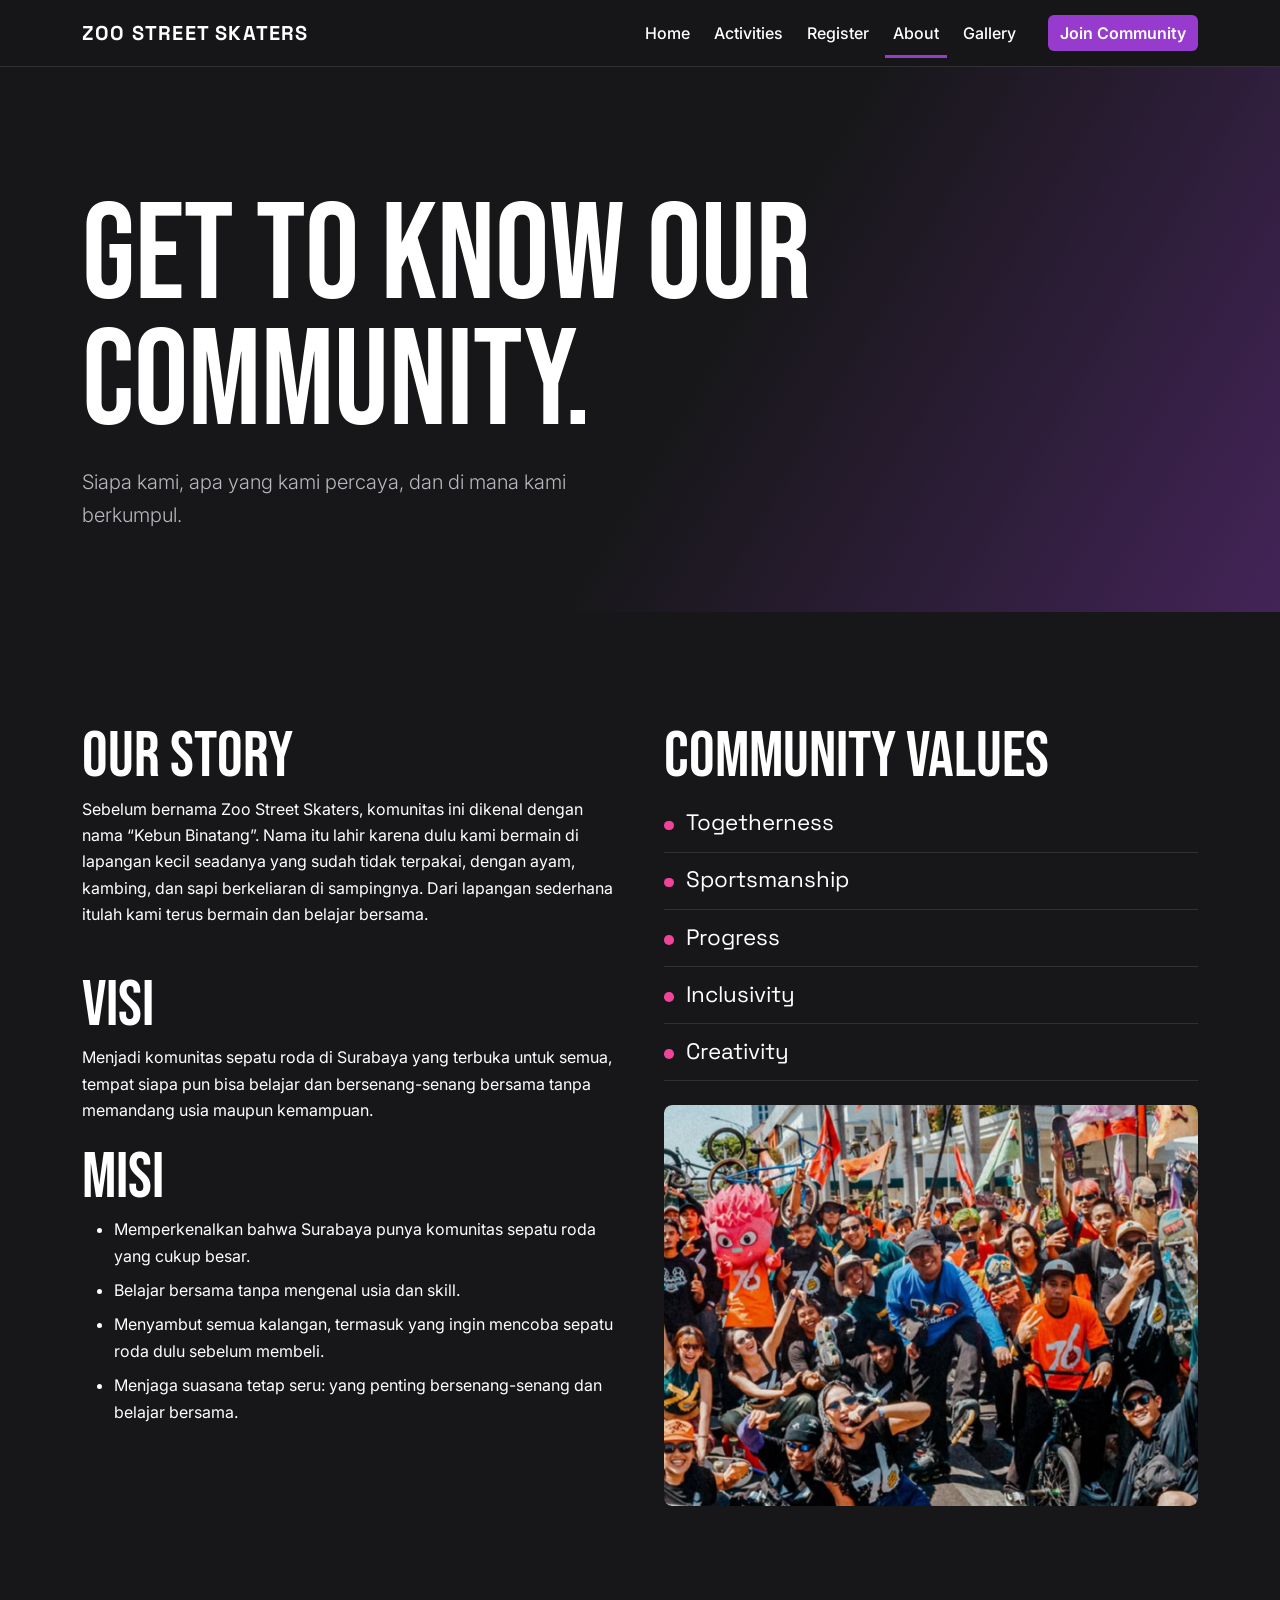
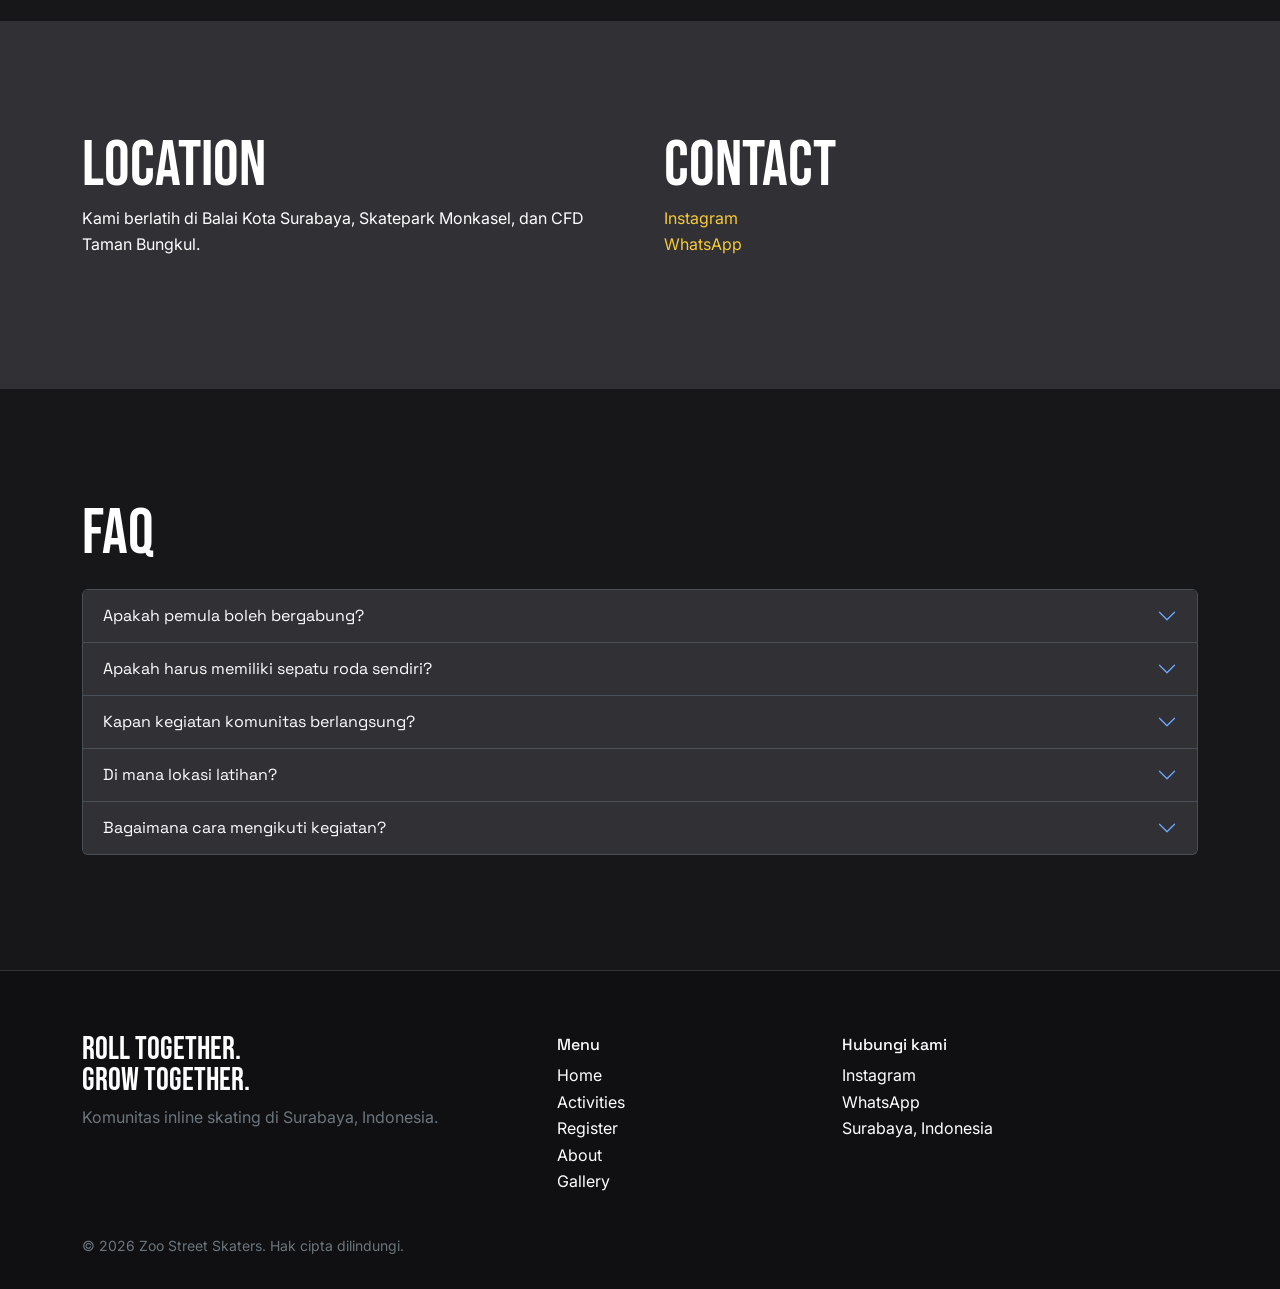
==== commit 479ec65c: "hapus informasi jadwal yang duplicate" ====
--- a/about.html
+++ b/about.html
@@ -98,9 +98,6 @@
           <div class="col-lg-6">
             <h2 class="display-font">LOCATION</h2>
             <p>Kami berlatih di Balai Kota Surabaya, Skatepark Monkasel, dan CFD Taman Bungkul.</p>
-            <div class="ph mt-3" role="img" aria-label="Spot latihan di Skatepark Surabaya">
-              <img src="img/gallery/skatepark_ketabang_1.png" alt="Sesi latihan di Skatepark Surabaya" width="593" height="889" loading="lazy">
-            </div>
           </div>
           <div class="col-lg-6">
             <h2 class="display-font">CONTACT</h2>
@@ -108,9 +105,6 @@
               <a href="https://www.instagram.com/zoostreetskaters/">Instagram</a><br>
               <a href="https://wa.me/085850131912">WhatsApp</a>
             </p>
-            <div class="ph mt-3" role="img" aria-label="Kumpul bersama di Titik Nol Surabaya">
-              <img src="img/gallery/titiknol_kotalama.jpg" alt="Titik kumpul komunitas Zoo Street Skaters di Surabaya" width="3307" height="2480" loading="lazy">
-            </div>
           </div>
         </div>
       </div>
--- a/css/style.css
+++ b/css/style.css
@@ -39,6 +39,43 @@
   --bs-body-line-height: var(--line-height-base);
   --bs-border-color: var(--border-color);
   --bs-primary: var(--purple);
+
+  /* Legacy & Component Token Aliases */
+  --color-ink-black: var(--ink);
+  --color-street-purple: var(--purple);
+  --color-street-purple-tint: #b869e8;
+  --color-pure-white: var(--white);
+  --color-neon-pink: var(--pink);
+  --color-skate-yellow: var(--yellow);
+  --color-concrete: var(--concrete);
+  --color-surface: #252529;
+  --color-surface-elevated: var(--surface-elevated);
+  --color-muted-text: var(--muted);
+  --color-border: var(--border-color);
+
+  /* Spacing Scale */
+  --space-1: 0.25rem;
+  --space-2: 0.5rem;
+  --space-3: 0.75rem;
+  --space-4: 1rem;
+  --space-5: 1.25rem;
+  --space-6: 1.5rem;
+  --space-8: 2rem;
+  --space-10: 2.5rem;
+  --space-12: 3rem;
+  --space-16: 4rem;
+
+  /* Typography Scale */
+  --text-xs: 0.75rem;
+  --text-sm: 0.875rem;
+  --text-base: 1rem;
+  --text-lg: 1.125rem;
+  --text-h1: clamp(2rem, 5vw, 3.25rem);
+  --text-h2: clamp(1.5rem, 3.5vw, 2.25rem);
+
+  /* Transitions */
+  --transition-fast: 0.15s ease;
+  --transition-normal: 0.25s ease;
 }
 
 /* --------------------------------------------------------------------------
@@ -550,3 +587,867 @@
     scroll-behavior: auto !important;
   }
 }
+
+
+/* --------------------------------------------------------------------------
+   SITE UTILITY & COMPONENT HELPERS (FOR GANSA REGISTER & THANKS)
+   -------------------------------------------------------------------------- */
+.site-eyebrow {
+  display: inline-flex;
+  align-items: center;
+  gap: var(--space-2);
+  font-family: var(--font-heading);
+  font-size: var(--text-xs);
+  font-weight: 700;
+  letter-spacing: 0.12em;
+  text-transform: uppercase;
+  color: var(--color-skate-yellow);
+}
+
+.site-lead {
+  font-size: var(--text-lg);
+  color: var(--color-muted-text);
+  max-width: 60ch;
+}
+
+.site-badge {
+  display: inline-flex;
+  align-items: center;
+  gap: var(--space-1);
+  padding: var(--space-1) var(--space-3);
+  font-family: var(--font-heading);
+  font-size: var(--text-xs);
+  font-weight: 700;
+  letter-spacing: 0.06em;
+  text-transform: uppercase;
+  border-radius: var(--radius-sm);
+}
+
+.site-badge-purple {
+  background-color: var(--color-street-purple);
+  color: var(--color-pure-white);
+}
+
+.site-badge-pink {
+  background-color: var(--color-neon-pink);
+  color: var(--color-ink-black);
+}
+
+.site-badge-yellow {
+  background-color: var(--color-skate-yellow);
+  color: var(--color-ink-black);
+}
+
+.site-badge-concrete {
+  background-color: var(--color-concrete);
+  border: 1px solid var(--color-border);
+  color: var(--color-pure-white);
+}
+
+.site-btn-secondary {
+  background-color: transparent;
+  border: 1px solid var(--color-border);
+  color: var(--color-pure-white);
+}
+
+.site-btn-secondary:hover,
+.site-btn-secondary:focus-visible {
+  background-color: var(--color-concrete);
+  border-color: var(--color-skate-yellow);
+  color: var(--color-skate-yellow);
+  transform: translateY(-2px);
+}
+
+/* ==========================================================================
+   SECTION 7: REGISTER (GANSA)
+   ========================================================================== */
+   7. REGISTER — GANSA (.register-*)
+
+/* Hero Banner Halaman Registrasi */
+.register-hero {
+  position: relative;
+  background-color: var(--color-surface);
+  border-bottom: 2px solid var(--color-border);
+  padding-block: var(--space-12) var(--space-16);
+  overflow: hidden;
+}
+
+.register-hero-inner {
+  display: flex;
+  flex-direction: column;
+  gap: var(--space-4);
+  max-width: 50rem;
+}
+
+.register-hero-title {
+  font-family: var(--font-heading);
+  font-size: var(--text-h1);
+  line-height: 1.05;
+  text-transform: uppercase;
+  margin-bottom: 0;
+}
+
+.register-title-highlight {
+  color: var(--color-skate-yellow);
+  text-decoration: underline;
+  text-decoration-color: var(--color-neon-pink);
+  text-underline-offset: var(--space-2);
+}
+
+/* Direct Connect Cards (WhatsApp & Instagram) */
+.register-connect-grid {
+  display: grid;
+  grid-template-columns: 1fr;
+  gap: var(--space-6);
+  margin-bottom: var(--space-8);
+}
+
+.register-connect-card {
+  position: relative;
+  background-color: var(--color-surface);
+  border: 2px solid var(--color-border);
+  border-radius: var(--radius-lg);
+  padding: var(--space-8);
+  display: flex;
+  flex-direction: column;
+  justify-content: space-between;
+  gap: var(--space-5);
+  transition: transform var(--transition-fast), border-color var(--transition-fast), box-shadow var(--transition-fast);
+}
+
+.register-connect-card:hover {
+  transform: translateY(-4px);
+}
+
+.register-connect-wa {
+  border-color: #25d366;
+  background: linear-gradient(145deg, var(--color-surface), rgba(37, 211, 102, 0.08));
+}
+
+.register-connect-wa:hover {
+  border-color: #25d366;
+  box-shadow: 0 8px 24px rgba(37, 211, 102, 0.25);
+}
+
+.register-connect-ig {
+  border-color: var(--color-neon-pink);
+  background: linear-gradient(145deg, var(--color-surface), rgba(240, 68, 155, 0.08));
+}
+
+.register-connect-ig:hover {
+  border-color: var(--color-street-purple-tint);
+  box-shadow: 0 8px 24px rgba(150, 59, 206, 0.3);
+}
+
+.register-connect-header {
+  display: flex;
+  align-items: center;
+  gap: var(--space-4);
+}
+
+.register-connect-icon-wrap {
+  width: 3.75rem;
+  height: 3.75rem;
+  display: flex;
+  align-items: center;
+  justify-content: center;
+  border-radius: var(--radius-md);
+  font-size: 2rem;
+  flex-shrink: 0;
+}
+
+.register-connect-icon-wa {
+  background-color: rgba(37, 211, 102, 0.15);
+  color: #25d366;
+  border: 1px solid rgba(37, 211, 102, 0.3);
+}
+
+.register-connect-icon-ig {
+  background-color: rgba(240, 68, 155, 0.15);
+  color: var(--color-neon-pink);
+  border: 1px solid rgba(240, 68, 155, 0.3);
+}
+
+.register-connect-title {
+  font-family: var(--font-heading);
+  font-size: var(--text-xl);
+  font-weight: 700;
+  text-transform: uppercase;
+  color: var(--color-pure-white);
+  margin-bottom: var(--space-1);
+}
+
+.register-btn-wa {
+  background-color: #25d366;
+  border-color: #25d366;
+  color: #111111;
+  font-weight: 700;
+  width: 100%;
+}
+
+.register-btn-wa:hover,
+.register-btn-wa:focus-visible {
+  background-color: #20ba5a;
+  border-color: #20ba5a;
+  color: #ffffff;
+  transform: translateY(-2px);
+}
+
+.register-btn-ig {
+  background: linear-gradient(45deg, #f09433, #e6683c, #dc2743, #cc2366, #bc1888);
+  border-color: transparent;
+  color: #ffffff;
+  font-weight: 700;
+  width: 100%;
+}
+
+.register-btn-ig:hover,
+.register-btn-ig:focus-visible {
+  opacity: 0.92;
+  color: #ffffff;
+  transform: translateY(-2px);
+}
+
+.register-direct-divider {
+  display: flex;
+  align-items: center;
+  gap: var(--space-4);
+  margin-block: var(--space-8);
+  color: var(--color-muted-text);
+  font-family: var(--font-heading);
+  font-size: var(--text-xs);
+  font-weight: 700;
+  letter-spacing: 0.1em;
+  text-transform: uppercase;
+}
+
+.register-direct-divider::before,
+.register-direct-divider::after {
+  content: "";
+  flex: 1;
+  height: 1px;
+  background-color: var(--color-border);
+}
+
+/* Direct Connect Cards (WhatsApp & Instagram) */
+.register-connect-grid {
+  display: grid;
+  grid-template-columns: 1fr;
+  gap: var(--space-6);
+  margin-bottom: var(--space-8);
+}
+
+.register-connect-card {
+  position: relative;
+  background-color: var(--color-surface);
+  border: 2px solid var(--color-border);
+  border-radius: var(--radius-lg);
+  padding: var(--space-8);
+  display: flex;
+  flex-direction: column;
+  justify-content: space-between;
+  gap: var(--space-5);
+  transition: transform var(--transition-fast), border-color var(--transition-fast), box-shadow var(--transition-fast);
+}
+
+.register-connect-card:hover {
+  transform: translateY(-4px);
+}
+
+.register-connect-wa {
+  border-color: #25d366;
+  background: linear-gradient(145deg, var(--color-surface), rgba(37, 211, 102, 0.08));
+}
+
+.register-connect-wa:hover {
+  border-color: #25d366;
+  box-shadow: 0 8px 24px rgba(37, 211, 102, 0.25);
+}
+
+.register-connect-ig {
+  border-color: var(--color-neon-pink);
+  background: linear-gradient(145deg, var(--color-surface), rgba(240, 68, 155, 0.08));
+}
+
+.register-connect-ig:hover {
+  border-color: var(--color-street-purple-tint);
+  box-shadow: 0 8px 24px rgba(150, 59, 206, 0.3);
+}
+
+.register-connect-header {
+  display: flex;
+  align-items: center;
+  gap: var(--space-4);
+}
+
+.register-connect-icon-wrap {
+  width: 3.75rem;
+  height: 3.75rem;
+  display: flex;
+  align-items: center;
+  justify-content: center;
+  border-radius: var(--radius-md);
+  font-size: 2rem;
+  flex-shrink: 0;
+}
+
+.register-connect-icon-wa {
+  background-color: rgba(37, 211, 102, 0.15);
+  color: #25d366;
+  border: 1px solid rgba(37, 211, 102, 0.3);
+}
+
+.register-connect-icon-ig {
+  background-color: rgba(240, 68, 155, 0.15);
+  color: var(--color-neon-pink);
+  border: 1px solid rgba(240, 68, 155, 0.3);
+}
+
+.register-connect-title {
+  font-family: var(--font-heading);
+  font-size: var(--text-xl);
+  font-weight: 700;
+  text-transform: uppercase;
+  color: var(--color-pure-white);
+  margin-bottom: var(--space-1);
+}
+
+.register-btn-wa {
+  background-color: #25d366;
+  border-color: #25d366;
+  color: #111111;
+  font-weight: 700;
+  width: 100%;
+}
+
+.register-btn-wa:hover,
+.register-btn-wa:focus-visible {
+  background-color: #20ba5a;
+  border-color: #20ba5a;
+  color: #ffffff;
+  transform: translateY(-2px);
+}
+
+.register-btn-ig {
+  background: linear-gradient(45deg, #f09433, #e6683c, #dc2743, #cc2366, #bc1888);
+  border-color: transparent;
+  color: #ffffff;
+  font-weight: 700;
+  width: 100%;
+}
+
+.register-btn-ig:hover,
+.register-btn-ig:focus-visible {
+  opacity: 0.92;
+  color: #ffffff;
+  transform: translateY(-2px);
+}
+
+.register-direct-divider {
+  display: flex;
+  align-items: center;
+  gap: var(--space-4);
+  margin-block: var(--space-8);
+  color: var(--color-muted-text);
+  font-family: var(--font-heading);
+  font-size: var(--text-xs);
+  font-weight: 700;
+  letter-spacing: 0.1em;
+  text-transform: uppercase;
+}
+
+.register-direct-divider::before,
+.register-direct-divider::after {
+  content: "";
+  flex: 1;
+  height: 1px;
+  background-color: var(--color-border);
+}
+
+/* Layout Utama Form & Sidebar Info */
+.register-layout {
+  display: grid;
+  grid-template-columns: 1fr;
+  gap: var(--space-8);
+  align-items: start;
+}
+
+/* Kartu Form Pendaftaran */
+.register-card {
+  background-color: var(--color-surface);
+  border: 2px solid var(--color-border);
+  border-radius: var(--radius-lg);
+  padding: var(--space-6);
+  box-shadow: 0 8px 24px rgba(0, 0, 0, 0.35);
+}
+
+.register-thanks-card {
+  max-width: 48rem;
+  margin-inline: auto;
+}
+
+.register-form-header {
+  margin-bottom: var(--space-8);
+  padding-bottom: var(--space-5);
+  border-bottom: 1px solid var(--color-border);
+}
+
+.register-form-title {
+  font-family: var(--font-heading);
+  font-size: var(--text-h2);
+  margin-bottom: var(--space-2);
+  text-transform: uppercase;
+}
+
+/* Fieldset & Form Groups */
+.register-fieldset {
+  border: 1px solid var(--color-border);
+  border-radius: var(--radius-md);
+  padding: var(--space-6);
+  margin-bottom: var(--space-8);
+  background-color: var(--color-surface-elevated);
+}
+
+.register-legend {
+  float: none;
+  width: auto;
+  padding-inline: var(--space-3);
+  font-family: var(--font-heading);
+  font-size: var(--text-sm);
+  font-weight: 700;
+  text-transform: uppercase;
+  letter-spacing: 0.08em;
+  color: var(--color-skate-yellow);
+  margin-bottom: 0;
+}
+
+.register-grid-2col {
+  display: grid;
+  grid-template-columns: 1fr;
+  gap: var(--space-5);
+}
+
+.register-field {
+  display: flex;
+  flex-direction: column;
+  gap: var(--space-2);
+  margin-bottom: var(--space-5);
+}
+
+.register-field:last-child {
+  margin-bottom: 0;
+}
+
+.register-label {
+  display: flex;
+  align-items: center;
+  gap: var(--space-1);
+  font-family: var(--font-heading);
+  font-size: var(--text-sm);
+  font-weight: 600;
+  color: var(--color-pure-white);
+  letter-spacing: 0.02em;
+}
+
+.register-required {
+  color: var(--color-neon-pink);
+  font-weight: 700;
+}
+
+/* Form Controls (Inputs, Select, Textarea) */
+.register-input,
+.register-select,
+.register-textarea {
+  width: 100%;
+  min-height: 3rem;
+  padding: var(--space-3) var(--space-4);
+  font-family: var(--font-body);
+  font-size: var(--text-base);
+  color: var(--color-pure-white);
+  background-color: var(--color-ink-black);
+  border: 1.5px solid var(--color-border);
+  border-radius: var(--radius-sm);
+  transition: border-color var(--transition-fast), box-shadow var(--transition-fast), background-color var(--transition-fast);
+}
+
+.register-input:focus,
+.register-select:focus,
+.register-textarea:focus {
+  outline: none;
+  background-color: var(--color-surface);
+  border-color: var(--color-street-purple-tint);
+  box-shadow: 0 0 0 3px rgba(150, 59, 206, 0.35);
+  color: var(--color-pure-white);
+}
+
+.register-input::placeholder,
+.register-textarea::placeholder {
+  color: var(--color-muted-text);
+  opacity: 0.65;
+}
+
+.register-select {
+  cursor: pointer;
+  background-image: url("data:image/svg+xml,%3csvg xmlns='http://www.w3.org/2000/svg' viewBox='0 0 16 16'%3e%3cpath fill='none' stroke='%23f6ca38' stroke-linecap='round' stroke-linejoin='round' stroke-width='2' d='m2 5 6 6 6-6'/%3e%3c/svg%3e");
+  background-repeat: no-repeat;
+  background-position: right var(--space-4) center;
+  background-size: 16px 12px;
+  padding-right: var(--space-10);
+  appearance: none;
+}
+
+.register-select option {
+  background-color: var(--color-ink-black);
+  color: var(--color-pure-white);
+}
+
+.register-textarea {
+  min-height: 7rem;
+  resize: vertical;
+}
+
+/* Helper Text */
+.register-help {
+  font-size: var(--text-xs);
+  color: var(--color-muted-text);
+  line-height: 1.4;
+}
+
+/* Radio & Checkbox Groups */
+.register-choice-group {
+  display: flex;
+  flex-direction: column;
+  gap: var(--space-3);
+  margin-top: var(--space-2);
+}
+
+.register-choice-item {
+  display: flex;
+  align-items: flex-start;
+  gap: var(--space-3);
+  background-color: var(--color-ink-black);
+  border: 1px solid var(--color-border);
+  border-radius: var(--radius-sm);
+  padding: var(--space-3) var(--space-4);
+  cursor: pointer;
+  transition: border-color var(--transition-fast), background-color var(--transition-fast);
+}
+
+.register-choice-item:hover {
+  border-color: var(--color-street-purple);
+  background-color: var(--color-concrete);
+}
+
+.register-choice-input {
+  appearance: none;
+  width: 1.25rem;
+  height: 1.25rem;
+  margin-top: 0.15rem;
+  flex-shrink: 0;
+  background-color: var(--color-surface);
+  border: 2px solid var(--color-border);
+  border-radius: var(--radius-sm);
+  cursor: pointer;
+  display: grid;
+  place-content: center;
+  transition: all var(--transition-fast);
+}
+
+.register-choice-input[type="radio"] {
+  border-radius: 50%;
+}
+
+.register-choice-input:checked {
+  background-color: var(--color-street-purple);
+  border-color: var(--color-street-purple-tint);
+}
+
+.register-choice-input[type="checkbox"]:checked::before {
+  content: "";
+  width: 0.55rem;
+  height: 0.35rem;
+  border-left: 2px solid var(--color-pure-white);
+  border-bottom: 2px solid var(--color-pure-white);
+  transform: rotate(-45deg) translate(1px, -1px);
+}
+
+.register-choice-input[type="radio"]:checked::before {
+  content: "";
+  width: 0.5rem;
+  height: 0.5rem;
+  border-radius: 50%;
+  background-color: var(--color-pure-white);
+}
+
+.register-choice-input:focus-visible {
+  outline: 2px solid var(--color-skate-yellow);
+  outline-offset: 2px;
+}
+
+.register-choice-text {
+  display: flex;
+  flex-direction: column;
+  gap: var(--space-1);
+}
+
+.register-choice-title {
+  font-family: var(--font-heading);
+  font-size: var(--text-sm);
+  font-weight: 600;
+  color: var(--color-pure-white);
+}
+
+.register-choice-desc {
+  font-size: var(--text-xs);
+  color: var(--color-muted-text);
+  line-height: 1.35;
+}
+
+/* Agreement Checkbox Box */
+.register-agree-box {
+  background-color: var(--color-surface-elevated);
+  border: 1px dashed var(--color-border);
+  border-radius: var(--radius-md);
+  padding: var(--space-5);
+  margin-bottom: var(--space-8);
+}
+
+.register-agree-label {
+  display: flex;
+  align-items: flex-start;
+  gap: var(--space-3);
+  font-size: var(--text-sm);
+  color: var(--color-muted-text);
+  cursor: pointer;
+  line-height: 1.5;
+}
+
+.register-agree-label strong {
+  color: var(--color-pure-white);
+}
+
+/* Submit Actions */
+.register-actions {
+  display: flex;
+  flex-direction: column;
+  gap: var(--space-4);
+  align-items: stretch;
+}
+
+.register-submit-btn {
+  width: 100%;
+  padding-block: var(--space-4);
+  font-size: var(--text-base);
+}
+
+/* Sidebar Info Panel */
+.register-info-panel {
+  display: flex;
+  flex-direction: column;
+  gap: var(--space-6);
+}
+
+.register-info-card {
+  background-color: var(--color-surface);
+  border: 2px solid var(--color-border);
+  border-radius: var(--radius-lg);
+  padding: var(--space-6);
+}
+
+.register-info-card-accent {
+  border-color: var(--color-street-purple);
+  background-color: var(--color-surface-elevated);
+}
+
+.register-info-title {
+  display: flex;
+  align-items: center;
+  gap: var(--space-3);
+  font-family: var(--font-heading);
+  font-size: var(--text-xl);
+  margin-bottom: var(--space-4);
+  color: var(--color-pure-white);
+  text-transform: uppercase;
+}
+
+.register-info-icon {
+  color: var(--color-skate-yellow);
+  font-size: 1.5rem;
+}
+
+.register-perks-list {
+  list-style: none;
+  padding: 0;
+  margin: 0;
+  display: flex;
+  flex-direction: column;
+  gap: var(--space-4);
+}
+
+.register-perk-item {
+  display: flex;
+  align-items: flex-start;
+  gap: var(--space-3);
+  font-size: var(--text-sm);
+  color: var(--color-muted-text);
+}
+
+.register-perk-icon {
+  color: var(--color-neon-pink);
+  font-size: 1.15rem;
+  line-height: 1.3;
+  flex-shrink: 0;
+}
+
+.register-schedule-box {
+  display: flex;
+  flex-direction: column;
+  gap: var(--space-3);
+  margin-top: var(--space-4);
+}
+
+.register-schedule-item {
+  display: flex;
+  justify-content: space-between;
+  align-items: center;
+  padding: var(--space-3) var(--space-4);
+  background-color: var(--color-ink-black);
+  border-radius: var(--radius-sm);
+  border-left: 3px solid var(--color-skate-yellow);
+}
+
+.register-schedule-day {
+  font-family: var(--font-heading);
+  font-size: var(--text-sm);
+  font-weight: 700;
+  color: var(--color-pure-white);
+}
+
+.register-schedule-time {
+  font-size: var(--text-xs);
+  color: var(--color-skate-yellow);
+  font-weight: 600;
+}
+
+/* FAQ Section */
+.register-faq-section {
+  margin-top: var(--space-16);
+  padding-top: var(--space-16);
+  border-top: 2px solid var(--color-border);
+}
+
+.register-faq-header {
+  margin-bottom: var(--space-10);
+  text-align: center;
+}
+
+.register-faq-title {
+  font-family: var(--font-heading);
+  font-size: var(--text-h2);
+  text-transform: uppercase;
+  margin-bottom: var(--space-3);
+}
+
+.register-faq-accordion {
+  max-width: 52rem;
+  margin-inline: auto;
+  display: flex;
+  flex-direction: column;
+  gap: var(--space-4);
+}
+
+.register-faq-item {
+  background-color: var(--color-surface);
+  border: 1.5px solid var(--color-border);
+  border-radius: var(--radius-md);
+  overflow: hidden;
+  transition: border-color var(--transition-fast);
+}
+
+.register-faq-item:hover {
+  border-color: var(--color-street-purple);
+}
+
+.register-faq-button {
+  width: 100%;
+  display: flex;
+  justify-content: space-between;
+  align-items: center;
+  padding: var(--space-5) var(--space-6);
+  background-color: var(--color-surface);
+  color: var(--color-pure-white);
+  font-family: var(--font-heading);
+  font-size: var(--text-lg);
+  font-weight: 600;
+  text-align: left;
+  border: none;
+  cursor: pointer;
+  transition: background-color var(--transition-fast), color var(--transition-fast);
+}
+
+.register-faq-button:hover,
+.register-faq-button:focus-visible {
+  background-color: var(--color-surface-elevated);
+  color: var(--color-skate-yellow);
+  outline: none;
+}
+
+.register-faq-button[aria-expanded="true"] {
+  background-color: var(--color-surface-elevated);
+  color: var(--color-skate-yellow);
+  border-bottom: 1px solid var(--color-border);
+}
+
+.register-faq-icon {
+  font-size: 1.25rem;
+  color: var(--color-street-purple-tint);
+  transition: transform var(--transition-fast);
+}
+
+.register-faq-button[aria-expanded="true"] .register-faq-icon {
+  transform: rotate(180deg);
+  color: var(--color-neon-pink);
+}
+
+.register-faq-body {
+  padding: var(--space-6);
+  background-color: var(--color-surface-elevated);
+  color: var(--color-muted-text);
+  font-size: var(--text-base);
+  line-height: 1.6;
+}
+
+.register-faq-body p:last-child {
+  margin-bottom: 0;
+}
+
+
+
+
+  .register-connect-grid {
+    grid-template-columns: repeat(2, 1fr);
+  }
+
+  .register-grid-2col {
+    grid-template-columns: repeat(2, 1fr);
+  }
+
+  .register-actions {
+    flex-direction: row;
+    align-items: center;
+    justify-content: space-between;
+  }
+
+  .register-submit-btn {
+    width: auto;
+    min-width: 15rem;
+  }
+
+  .register-layout {
+    grid-template-columns: 1.35fr 0.85fr;
+    gap: var(--space-12);
+  }
+
+  .register-card {
+    padding: var(--space-10);
+  }
